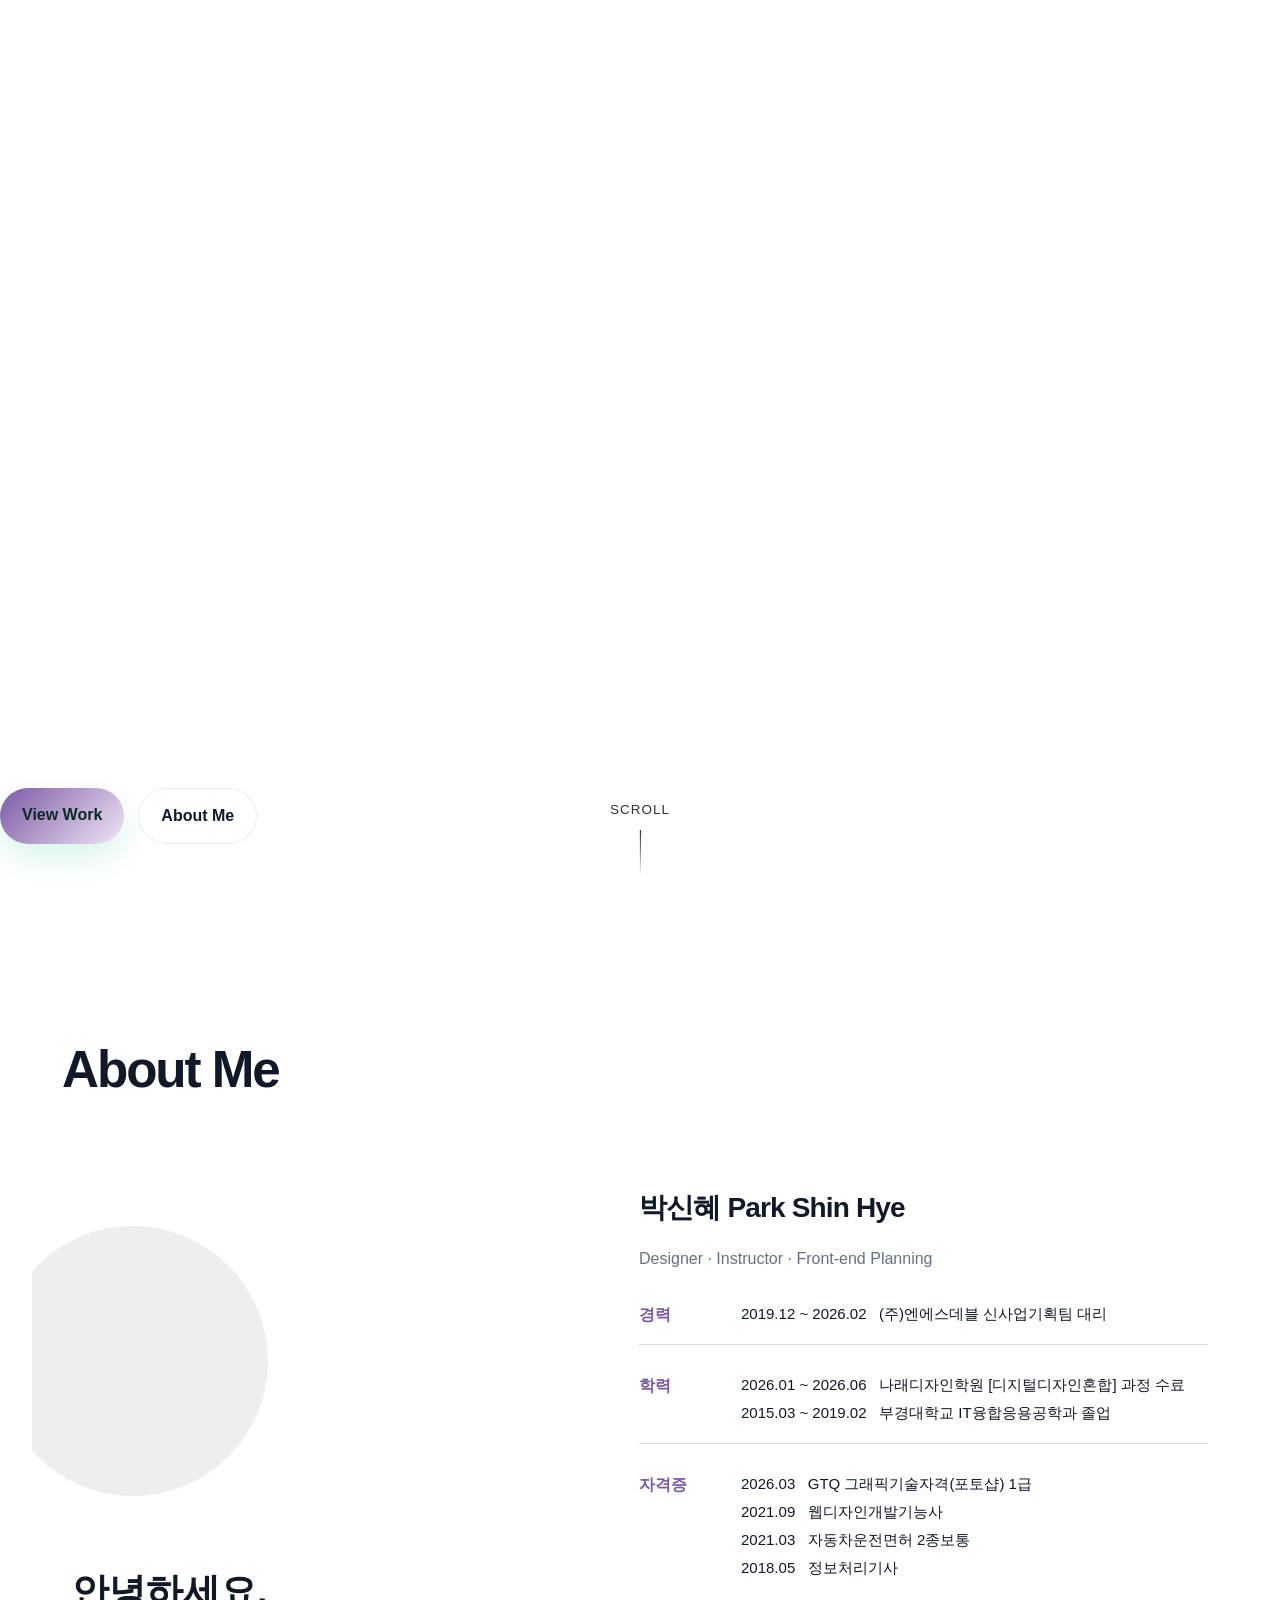
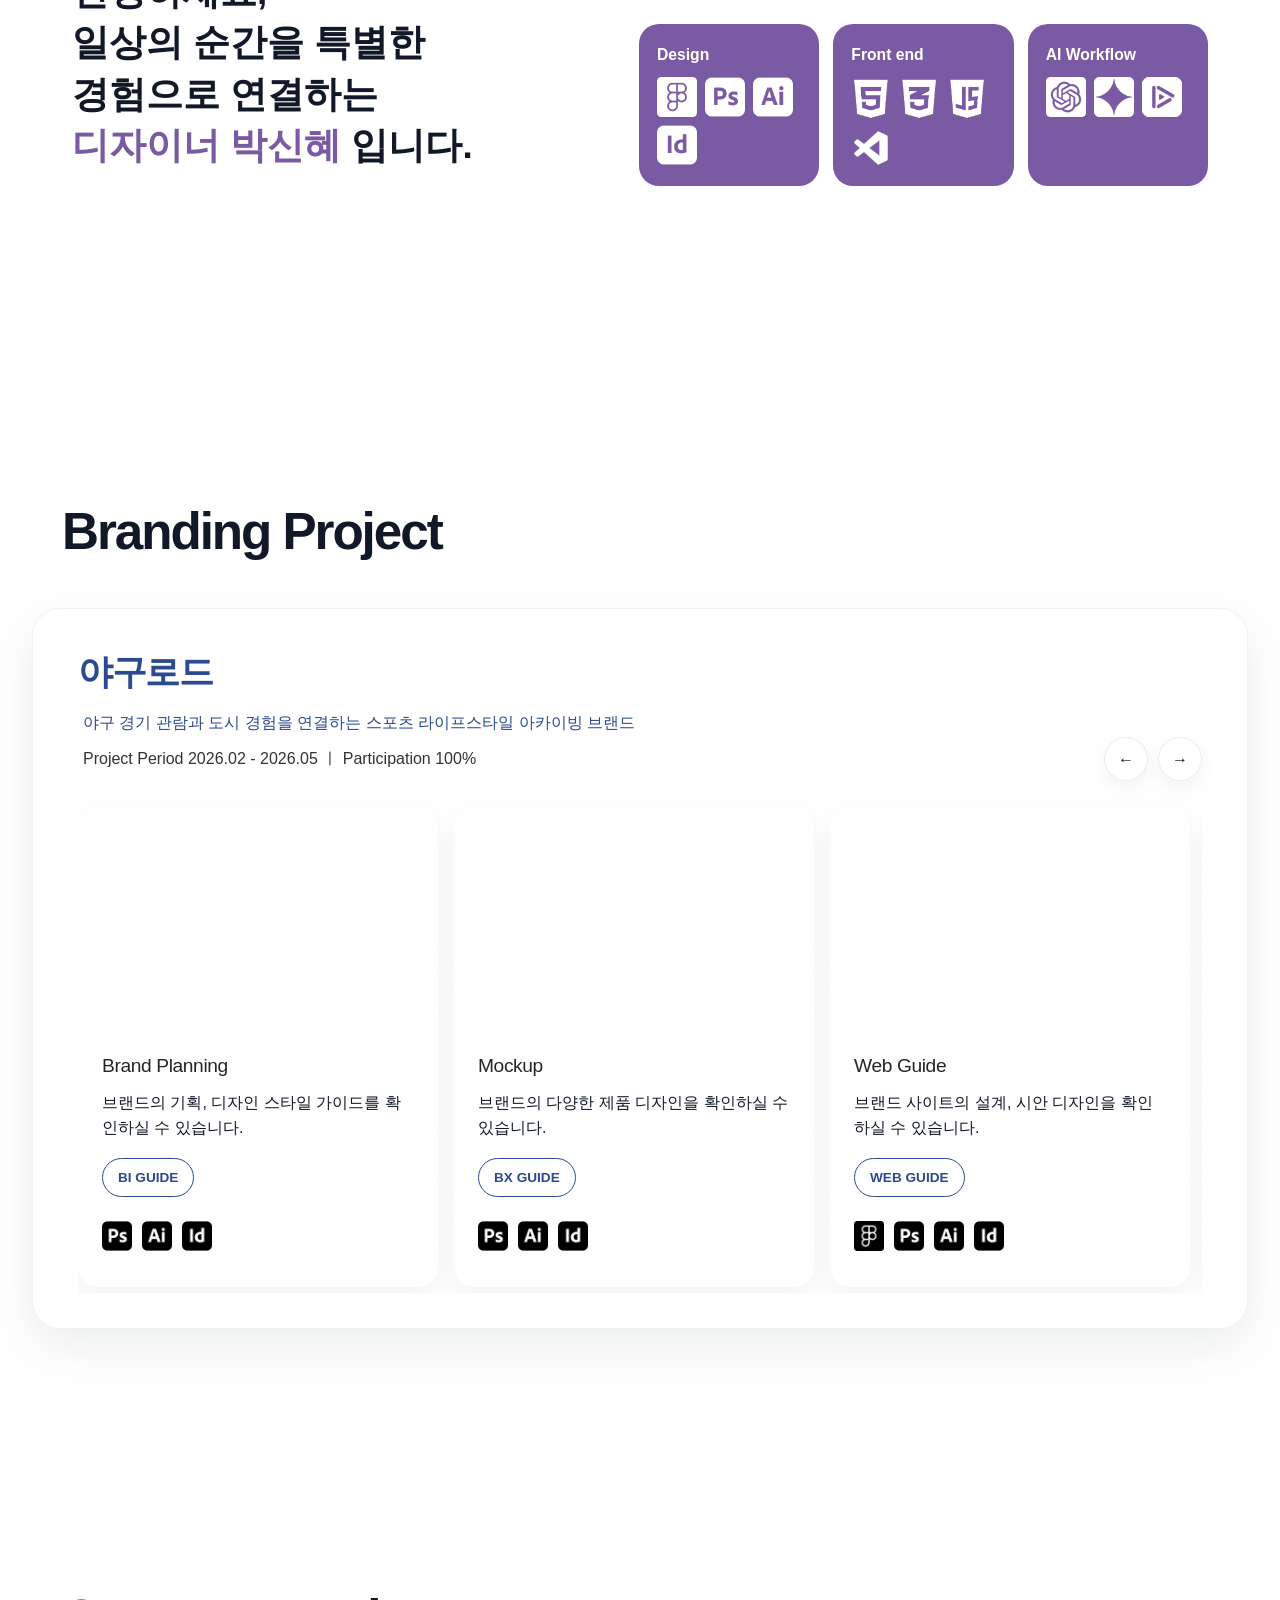
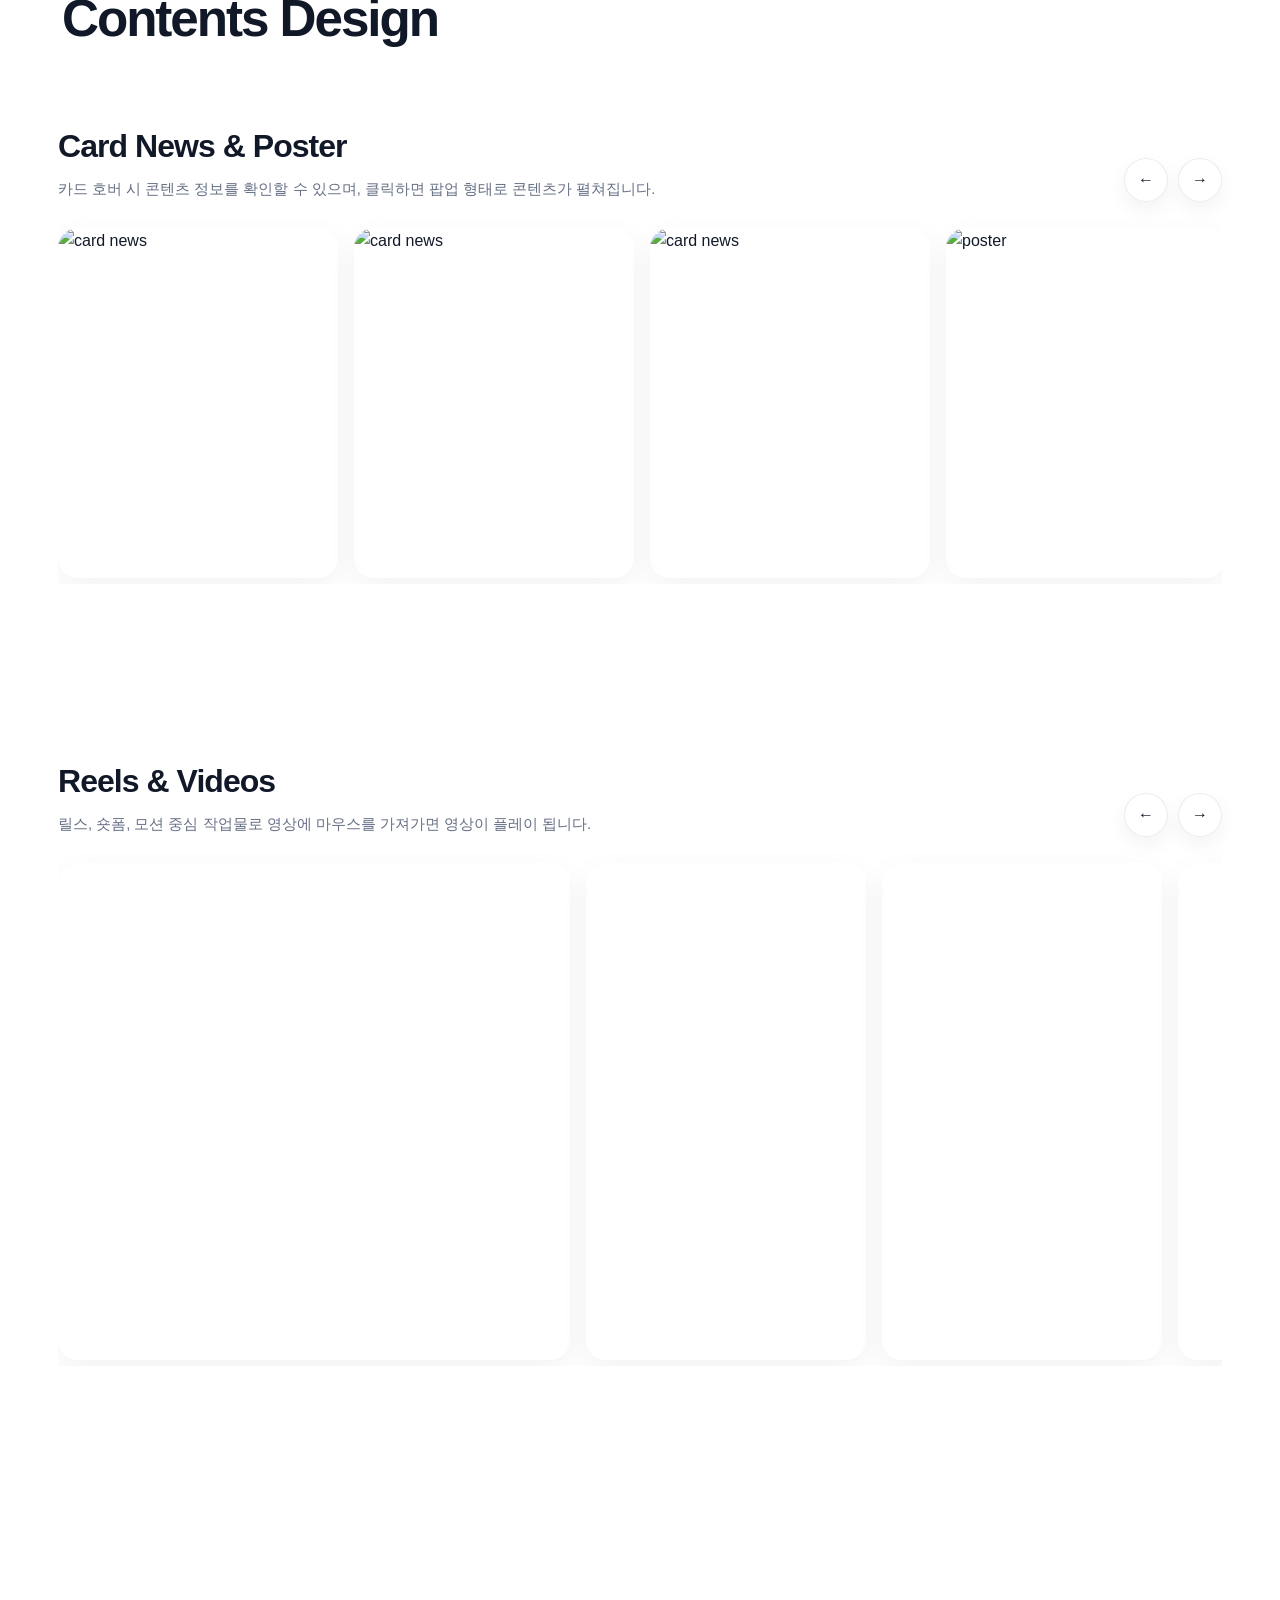
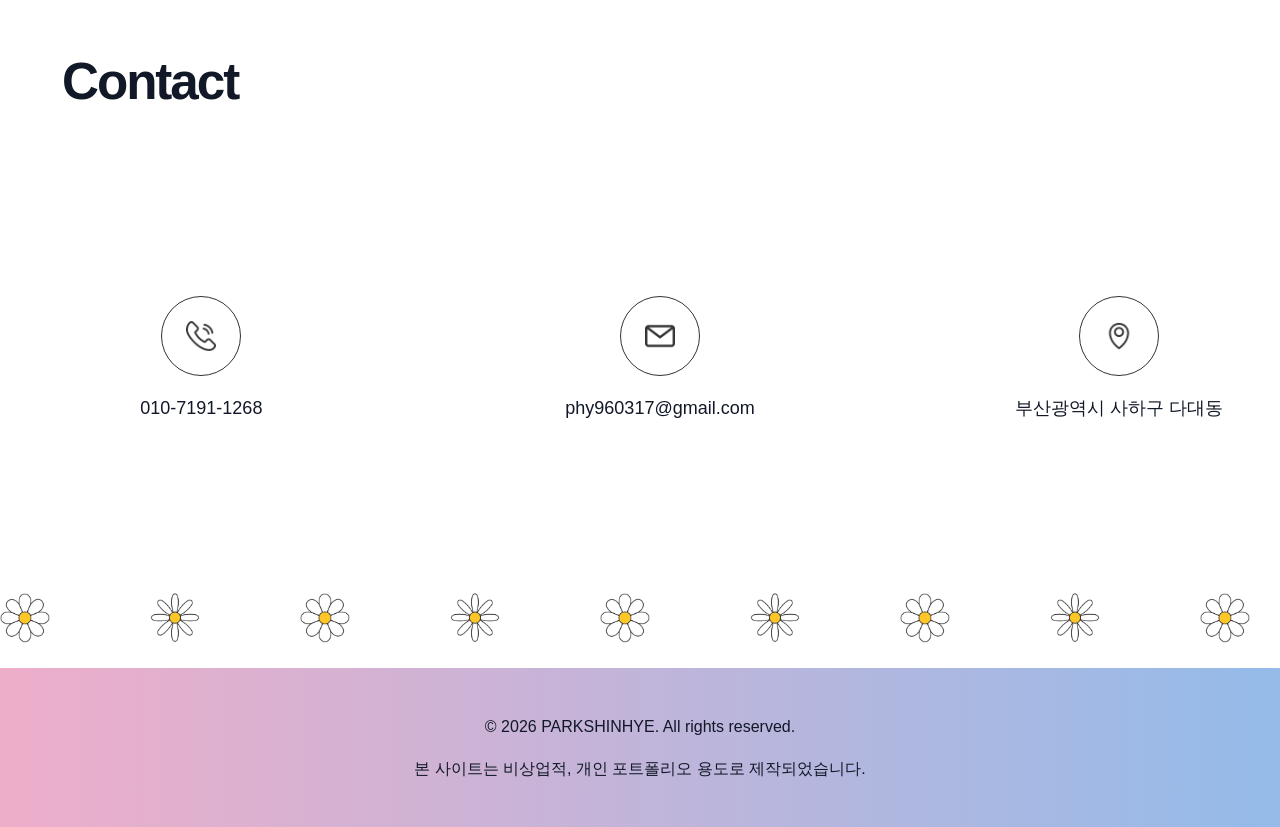
==== index.html @ cd47321f "Add files via upload" ====
<!DOCTYPE html>
<html lang="ko">

<head>
  <meta charset="UTF-8" />
  <meta name="viewport" content="width=device-width, initial-scale=1.0" />
  <title>Portfolio</title>
  <!-- 파비콘 -->
  <link rel="shortcut icon" href="main/img/favicon.png" type="image/x-icon">

  <!-- aos 연결 -->
  <link rel="stylesheet" href="https://unpkg.com/aos@next/dist/aos.css" />

  <!-- 외부 css 연결 -->
  <link rel="stylesheet" href="main/css/style.css">
</head>

<body>
  <!--------------------------------------------------------->
  <!--                      Header                         -->
  <!--------------------------------------------------------->
  <header class="header" id="header">
    <nav class="nav">
      <a href="#hero" class="logo"><img src="main/img/logo.png" alt="logo"></a>

      <div class="nav-links">
        <a href="#about">About</a>
        <a href="#branding">Brand</a>
        <a href="#artworks">Works</a>
        <a href="#contact">Contact</a>
      </div>
    </nav>
  </header>

  <main>
    <!--------------------------------------------------------->
    <!--                       Hero                          -->
    <!--------------------------------------------------------->
    <section class="hero" id="hero">
      <video class="hero-video" autoplay muted loop playsinline preload="metadata">
        <source src="main/video/main-demo.mp4" type="video/mp4" />
      </video>

      <div class="hero-inner">
        <div class="hero-actions">
          <a class="btn btn-primary" href="#branding">View Work</a>
          <a class="btn btn-secondary" href="#about">About Me</a>
        </div>
      </div>

      <div class="scroll-indicator">Scroll</div>
    </section>


    <!--------------------------------------------------------->
    <!--                    About me                         -->
    <!--------------------------------------------------------->
    <section class="section" id="about">
      <div class="inner">
        <div class="section-head">
          <h2>About Me</h2>
        </div>

        <div class="about-grid">
          <!-- 프로필 왼쪽 -->
          <div class="about-left">
            <div class="profile-media">
              <video class="thumb-video" src="main/video/introduce.mp4" autoplay muted loop playsinline>
              </video>
              <span class="circle"></span>
            </div>

            <div class="profile-text">
              <h2 class="about-title" data-aos="fade-right" data-aos-duration="2000">
                안녕하세요, <br>
                일상의 순간을 특별한 경험으로 연결하는 <br>
                <span>디자이너 박신혜</span> 입니다.
              </h2>
            </div>
          </div>

          <!-- 프로필 오른쪽 -->
          <div class="about-right">
            <h3 class="name">박신혜 Park Shin Hye</h3>
            <p class="job">
              Designer · Instructor · Front-end Planning
            </p>
            <div class="timeline">
              <div class="timeline-item">
                <div class="timeline-year">경력</div>
                <div class="timeline-role">
                  <strong><span>2019.12 ~ 2026.02</span>&nbsp;&nbsp;
                    (주)엔에스데블 신사업기획팀 대리</strong>
                </div>
              </div>

              <div class="timeline-item">
                <div class="timeline-year">학력</div>
                <div class="timeline-role">
                  <strong><span>2026.01 ~ 2026.06 &nbsp;&nbsp;</span> 나래디자인학원 [디지털디자인혼합] 과정 수료</strong>
                  <strong><span>2015.03 ~ 2019.02 &nbsp;&nbsp;</span>부경대학교 IT융합응용공학과 졸업</strong>
                </div>
              </div>

              <div class="timeline-item">
                <div class="timeline-year">자격증</div>
                <div class="timeline-role">
                  <strong><span>2026.03 &nbsp;&nbsp;</span> GTQ 그래픽기술자격(포토샵) 1급</strong>
                  <strong><span>2021.09 &nbsp;&nbsp;</span> 웹디자인개발기능사</strong>
                  <strong><span>2021.03 &nbsp;&nbsp;</span> 자동차운전면허 2종보통</strong>
                  <strong><span>2018.05 &nbsp;&nbsp;</span> 정보처리기사</strong>
                </div>
              </div>
            </div>

            <div class="skills">
              <div class="skill-box">
                <h4>Design</h4>
                <div class="skill-items">
                  <span class="skill-icon"><img src="main/img/figma.png" alt="figma"></span>
                  <span class="skill-icon"><img src="main/img/photoshop.png" alt="photoshop"></span>
                  <span class="skill-icon"><img src="main/img/illustrator.png" alt="illustrator"></span>
                  <span class="skill-icon"><img src="main/img/indesign.png" alt="inDesign"></span>
                </div>
              </div>

              <div class="skill-box">
                <h4>Front end</h4>
                <div class="skill-items">
                  <span class="skill-icon"><img src="main/img/html_icon.png" alt="HTML"></span>
                  <span class="skill-icon"><img src="main/img/css_icon.png" alt="CSS"></span>
                  <span class="skill-icon"><img src="main/img/js_icon.png" alt="JavaScript"></span>
                  <span class="skill-icon"><img src="main/img/vs_code.png" alt="vscode"></span>
                </div>
              </div>

              <div class="skill-box">
                <h4>AI Workflow</h4>
                <div class="skill-items">
                  <span class="skill-icon"><img src="main/img/chatgpt.png" alt="GPT"></span>
                  <span class="skill-icon"><img src="main/img/gemini.png" alt="gemini"></span>
                  <span class="skill-icon"><img src="main/img/deevid.png" alt="" deevid></span>
                </div>
              </div>
            </div>
          </div>
        </div>
      </div>
    </section>

    <!--------------------------------------------------------->
    <!--                Branding Project                     -->
    <!--------------------------------------------------------->
    <section class="section" id="branding">
      <div class="inner">
        <div class="section-head">
          <h2>Branding Project</h2>
        </div>

        <div class="brand-stack">
          <div class="brand-row brand1_color" data-aos="fade-down" data-aos-duration="2000">

            <div class="brand-row-head">
              <div>
                <h3 class="brand-name">야구로드</h3>
                <p class="brand-desc">
                  야구 경기 관람과 도시 경험을 연결하는 스포츠 라이프스타일 아카이빙 브랜드
                </p>
                <p class="brand-period">
                  Project Period 2026.02 - 2026.05 ㅣ Participation 100%
                </p>
              </div>

              <div class="slider-controls">
                <button class="slider-btn" type="button" data-slider-prev="visualTrack">←</button>
                <button class="slider-btn" type="button" data-slider-next="visualTrack">→</button>
              </div>
            </div>

            <div class="brand-track slider-track">
              <div class="thumb-card brand-thumb">
                  <video class="thumb-video" muted loop playsinline preload="metadata">
                    <source src="brand/yaguroad/video/brand_video1.mp4" type="video/mp4" />
                  </video>

                <div class="thumb-textbox">
                  <strong>Brand Planning</strong>

                  <p class="thumb-explanation">
                    브랜드의 기획, 디자인 스타일 가이드를 확인하실 수 있습니다.
                  </p>

                  <span class="thumb-tag">
                    <a href="brand/yaguroad/bi_guide.html" target="_blank">BI GUIDE</a>
                  </span>

                  <p class="skills-icon">
                    <img src="main/img/photoshop.png" alt="icon">
                    <img src="main/img/illustrator.png" alt="icon">
                    <img src="main/img/indesign.png" alt="icon">
                  </p>
                </div>
              </div>

              <div class="thumb-card brand-thumb">
                  <video class="thumb-video" muted loop playsinline preload="metadata">
                    <source src="brand/yaguroad/video/brand_video2.mp4" type="video/mp4" />
                  </video>

                <div class="thumb-textbox">
                  <strong>Mockup</strong>
                  <p class="thumb-explanation">브랜드의 다양한 제품 디자인을 확인하실 수 있습니다.</p>

                  <span class="thumb-tag">
                    <a href="brand/yaguroad/bx_guide.html" target="_blank">BX GUIDE</a>
                  </span>

                  <p class="skills-icon">
                    <img src="main/img/photoshop.png" alt="icon">
                    <img src="main/img/illustrator.png" alt="icon">
                    <img src="main/img/indesign.png" alt="icon">
                  </p>
                </div>
              </div>

              <div class="thumb-card brand-thumb">
                <video class="thumb-video" muted loop playsinline preload="metadata">
                  <source src="brand/yaguroad/video/brand_video3.mp4" type="video/mp4" />
                </video>
                <div class="thumb-textbox">
                  <strong>Web Guide</strong>
                  <p class="thumb-explanation">브랜드 사이트의 설계, 시안 디자인을 확인하실 수 있습니다.</p>

                  <span class="thumb-tag">
                    <a href="brand/yaguroad/web_guide.html" target="_blank">WEB GUIDE</a>
                  </span>

                  <p class="skills-icon">
                    <img src="main/img/figma.png" alt="icon">
                    <img src="main/img/photoshop.png" alt="icon">
                    <img src="main/img/illustrator.png" alt="icon">
                    <img src="main/img/indesign.png" alt="icon">
                  </p>
                </div>
              </div>

              <div class="thumb-card brand-thumb">
                <video class="thumb-video" muted loop playsinline preload="metadata">
                  <source src="brand/yaguroad/video/brand_video4.mp4" type="video/mp4" />
                </video>
                <div class="thumb-textbox">
                  <strong>Website</strong>
                  <p class="thumb-explanation">브랜드 웹사이트를 확인하실 수 있습니다.</p>

                  <span class="thumb-tag">
                    <a href="https://ramgpark.github.io/yaguroad/index.html" target="_blank">WEBSITE</a>
                  </span>

                  <p class="skills-icon">
                    <img src="main/img/html_icon.png" alt="icon">
                    <img src="main/img/css_icon.png" alt="icon">
                    <img src="main/img/js_icon.png" alt="icon">
                    <img src="main/img/vs_code.png" alt="icon">
                    <img src="main/img/premiere.png" alt="icon">
                  </p>
                </div>
              </div>
            </div>
          </div>

          <!-- <div class="brand-row brand2_color">

          </div> -->
        </div>
      </div>
    </section>

    <!--------------------------------------------------------->
    <!--                 Contents Design                     -->
    <!--------------------------------------------------------->
    <section class="section" id="artworks">
      <div class="inner">
        <div class="section-head">
          <h2>Contents Design</h2>
        </div>

        <div class="works-stack">
          <!-------------카드뉴스--------------->
          <div class="work-row" data-aos="fade-down" data-aos-duration="2000">
            <div class="work-row-head">
              <div>
                <h3>Card News & Poster</h3>
                <p>카드 호버 시 콘텐츠 정보를 확인할 수 있으며, 클릭하면 팝업 형태로 콘텐츠가 펼쳐집니다.</p>
              </div>
              <div class="slider-controls">
                <button class="slider-btn" type="button" data-slider-prev="visualTrack">←</button>
                <button class="slider-btn" type="button" data-slider-next="visualTrack">→</button>
              </div>
            </div>

            <div class="works-track slider-track" id="visualTrack">

              <!-- 카드별 모달 비율은 data-modal-ratio="가로 / 세로" 형식으로 지정: 예) 1200 / 628, 1 / 1, 9 / 16, 1080 / 1350 -->

              <article class="thumb-card cardnews-thumb modal-card" data-modal-type="cardnews"
                data-modal-label="Card News" data-modal-title="부산 자갈치 축제 홍보" data-modal-description="부산 대표 축제인 자갈치 축제를 젊은 세대가 쉽고 흥미롭게 접할 수 있도록 카드뉴스 형태로 제작하였습니다.

강조 컬러와 명확한 정보 계층 구조를 활용하여 가독성을 높이고, 슬라이드 흐름에 따라 콘텐츠를 자연스럽게 탐색할 수 있도록 설계하였습니다." data-modal-role="Card News Design"
                data-modal-tools="Photoshop, Figma" data-modal-meta1-label="Topic" data-modal-meta1-value="Brand Story"
                data-modal-meta2-label="Pages" data-modal-meta2-value="5 Pages"
                data-modal-tags="Card News, Carousel, Visual Design"
                data-modal-images="contents/cardnews/festival/img1.png|contents/cardnews/festival/img2.png|contents/cardnews/festival/img3.png|contents/cardnews/festival/img4.png|contents/cardnews/festival/img5.png"
                data-modal-ratio="4 / 5">

                <div class="thumb-image">
                  <img src="contents/cardnews/festival/img1.png" alt="card news">
                </div>

                <div class="thumb-overlay">
                  <span class="category">Card News</span>
                  <p class="card-title">부산 자갈치 축제 홍보</p>
                  <p class="skills-icon">
                    <img src="main/img/figma.png" alt="icon">
                    <img src="main/img/photoshop.png" alt="icon">
                  </p>
                </div>
              </article>

              <article class="cardnews-thumb thumb-card modal-card" data-modal-type="cardnews"
                data-modal-label="Card News" data-modal-title="한화포레나 부산당리 분양 정보"
                data-modal-description="분양 정보를 보다 직관적으로 전달하기 위해 카드뉴스 형식으로 제작하였습니다. 핵심 정보를 단계별로 구조화하고, 컬러와 타이포그래피를 활용해 정보의 우선순위를 명확하게 표현하여 사용자가 콘텐츠를 쉽고 빠르게 탐색할 수 있도록 구성하였습니다."
                data-modal-role="Card News Design" data-modal-tools="Photoshop, Illustrator"
                data-modal-meta1-label="Topic" data-modal-meta1-value="Brand Story" data-modal-meta2-label="Pages"
                data-modal-meta2-value="5 Pages" data-modal-meta3-label="Flow"
                data-modal-meta3-value="Cover → Info → CTA" data-modal-meta4-label="Style"
                data-modal-meta4-value="Editorial Carousel"
                data-modal-tags="Real Estate, Content Design, Information Design" data-modal-note-title="Editable Note"
                data-modal-note="카드뉴스는 페이지 흐름, 표지 방향, 정보 구성 방식 등을 이 박스에서 자유롭게 수정할 수 있습니다."
                data-modal-video="Card news preview" data-modal-link="https://example.com"
                data-modal-images="contents/cardnews/apartment/img (1).png|contents/cardnews/apartment/img (2).png|contents/cardnews/apartment/img (3).png|contents/cardnews/apartment/img (4).png|contents/cardnews/apartment/img (5).png"
                data-modal-ratio="4 / 5">
                <div class="thumb-image">
                  <img src="contents/cardnews/apartment/img (1).png" alt="card news">
                </div>
                <div class="thumb-overlay">
                  <span class="category">Card News</span>
                  <p class="card-title">아파트 분양 전 체크포인트 총정리</p>
                  <p class="skills-icon">
                    <img src="main/img/figma.png" alt="icon">
                    <img src="main/img/photoshop.png" alt="icon">
                  </p>
                </div>
              </article>

              <article class=" thumb-card cardnews-thumb modal-card" data-modal-type="cardnews"
                data-modal-label="Card News" data-modal-title="거절해서 대박 난 영화 TOP5"
                data-modal-description="대중에게 잘 알려지지 않은 영화 캐스팅 비하인드 스토리를 카드뉴스 형식으로 재구성한 콘텐츠입니다. 유발하는 헤드라인과 영화 포스터 중심의 비주얼 구성을 통해 사용자의 관심을 유도하였으며, 각 작품의 에피소드를 순차적으로 전달하여 자연스럽게 콘텐츠를 탐색할 수 있도록 설계하였습니다."
                data-modal-role="Card News Design" data-modal-tools="Photoshop, Figma"
                data-modal-summary="정보 전달 중심의 프로모션 카드뉴스입니다." data-modal-meta1-label="Topic"
                data-modal-meta1-value="Promotion" data-modal-meta2-label="Pages" data-modal-meta2-value="6 Pages"
                data-modal-meta3-label="Flow" data-modal-meta3-value="Intro → Detail → CTA"
                data-modal-meta4-label="Style" data-modal-meta4-value="Clean Info Layout"
                data-modal-tags="Entertainment, Content Design, Storytelling" data-modal-note-title="Editable Note"
                data-modal-note="카드뉴스 프로젝트용 자유 메모 영역입니다." data-modal-video="Card news preview"
                data-modal-link="https://example.com"
                data-modal-images="contents/cardnews/movie/img (1).png|contents/cardnews/movie/img (2).png|contents/cardnews/movie/img (3).png|contents/cardnews/movie/img (4).png|contents/cardnews/movie/img (5).png|contents/cardnews/movie/img (6).png"
                data-modal-ratio="4 / 5">
                <div class="thumb-image">
                  <img src="contents/cardnews/movie/img (1).png" alt="card news">
                </div>
                <div class="thumb-overlay">
                  <span class="category">Card News</span>
                  <p class="card-title">거절해서 대박 난 영화 TOP5</p>
                  <p class="skills-icon">
                    <img src="main/img/figma.png" alt="icon">
                    <img src="main/img/photoshop.png" alt="icon">
                  </p>
                </div>
              </article>

              <article class="thumb-card poster-thumb modal-card" data-modal-type="poster" data-modal-label="Poster"
                data-modal-title="야구로드 브랜드 포스터 A"
                data-modal-description="브랜드 슬로건인 '야구가 있는 날, 도시를 걷다'를 시각적으로 풀어낸 브랜드 포스터입니다. 여행을 상징하는 길과 야구 오브제를 조합하여 브랜드 콘셉트를 직관적으로 표현하였으며, 타이포그래피 중심의 레이아웃을 통해 강한 주목도와 브랜드 인지도를 높일 수 있도록 디자인하였습니다."
                data-modal-role="Poster Design" data-modal-tools="Photoshop, Illustrator"
                data-modal-summary="전시/행사 성격의 키비주얼 포스터 시리즈입니다. 메인 타이포와 무드 중심 그래픽으로 메시지를 압축해 전달합니다."
                data-modal-meta1-label="Format" data-modal-meta1-value="A2 Poster / Digital Adaptation"
                data-modal-meta2-label="Client" data-modal-meta2-value="Brand Campaign" data-modal-meta3-label="Year"
                data-modal-meta3-value="2026" data-modal-meta4-label="Concept"
                data-modal-meta4-value="Bold Type / Minimal Mood"
                data-modal-tags="Brand Identity, Typography, Key Visual" data-modal-note-title="Editable Note"
                data-modal-note="이 영역은 포스터 전용 메모 박스입니다. 전시 개요, 인쇄 사양, 제작 포인트 등으로 자유롭게 수정하면 됩니다."
                data-modal-video="Poster motion teaser area" data-modal-link="https://example.com"
                data-modal-media="contents/poster/poster1.png" data-modal-ratio="3 / 4">

                <div class="thumb-image">
                  <img src="contents/poster/poster1.png" alt="poster">
                </div>

                <div class="thumb-overlay">
                  <span class="category">Poster</span>
                  <p class="card-title">야구로드 브랜드 포스터 A</p>
                  <p class="skills-icon">
                    <img src="main/img/photoshop.png" alt="icon">
                    <img src="main/img/illustrator.png" alt="icon">
                  </p>
                </div>
              </article>

              <article class="thumb-card poster-thumb modal-card" data-modal-type="poster" data-modal-label="Poster"
                data-modal-title="야구로드 브랜드 포스터 B"
                data-modal-description="야구장을 향한 이동이 하나의 여행이 된다는 브랜드 철학을 시각적으로 표현한 포스터입니다. 지도와 위치 핀을 활용하여 전국 야구장을 연결하는 브랜드 콘셉트를 직관적으로 전달하였으며, 강한 타이포그래피와 컬러 대비를 통해 브랜드 메시지의 주목도를 높였습니다."
                data-modal-role="Poster Design" data-modal-tools="Photoshop"
                data-modal-summary="전시/행사 성격의 키비주얼 포스터 시리즈입니다. 메인 타이포와 무드 중심 그래픽으로 메시지를 압축해 전달합니다."
                data-modal-meta1-label="Format" data-modal-meta1-value="A2 Poster / Digital Adaptation"
                data-modal-meta2-label="Client" data-modal-meta2-value="Brand Campaign" data-modal-meta3-label="Year"
                data-modal-meta3-value="2026" data-modal-meta4-label="Concept"
                data-modal-meta4-value="Bold Type / Minimal Mood"
                data-modal-tags="Brand Identity, Poster Design, Information Design"
                data-modal-note-title="Editable Note"
                data-modal-note="이 영역은 포스터 전용 메모 박스입니다. 전시 개요, 인쇄 사양, 제작 포인트 등으로 자유롭게 수정하면 됩니다."
                data-modal-video="Poster motion teaser area" data-modal-link="https://example.com"
                data-modal-media="contents/poster/poster2.png" data-modal-ratio="3 / 4">

                <div class="thumb-image">
                  <img src="contents/poster/poster2.png" alt="poster">
                </div>

                <div class="thumb-overlay">
                  <span class="category">Poster</span>
                  <p class="card-title">야구로드 브랜드 포스터 B</p>
                  <p class="skills-icon">
                    <img src="main/img/photoshop.png" alt="icon">
                    <img src="main/img/illustrator.png" alt="icon">
                  </p>
                </div>
              </article>



              <article class="thumb-card ad-thumb modal-card" data-modal-type="banner" data-modal-label="Banner"
                data-modal-title="야구로드 지하철 광고 배너"
                data-modal-description="야구로드 브랜드 인지도를 높이기 위해 제작한 디지털 광고 배너입니다. 전국 야구장을 하나의 여정으로 연결하는 브랜드 메시지를 시각적으로 표현하고, 구단 마스코트와 이동 경로를 활용해 야구 여행의 즐거움을 직관적으로 전달하였습니다."
                data-modal-role="Banner Design" data-modal-tools="Photoshop, Illustrator"
                data-modal-summary="퍼포먼스 배너와 SNS용 변형 소재를 함께 설계한 배너 세트입니다." data-modal-meta1-label="Platform"
                data-modal-meta1-value="Meta / Web / App" data-modal-meta2-label="Campaign"
                data-modal-meta2-value="Seasonal Promotion" data-modal-meta3-label="Size"
                data-modal-meta3-value="1080x1080 / 1200x628" data-modal-meta4-label="Placement"
                data-modal-meta4-value="Feed / Display / Landing"
                data-modal-tags="Banner, Brand Promotion, Advertising, Subway" data-modal-note-title="Editable Note"
                data-modal-note="배너는 플랫폼, 사이즈, CTA 방향 등을 이 박스에서 자유롭게 수정하면 됩니다." data-modal-video="Banner motion preview"
                data-modal-link="https://example.com" data-modal-media="contents/poster/banner1.png"
                data-modal-ratio="1480 / 628">

                <video class="thumb-video" muted loop playsinline preload="metadata">
                  <source src="contents/poster/banner1.mp4" type="video/mp4" />
                </video>

                <div class="thumb-overlay">
                  <span class="category">Banner</span>
                  <p class="card-title">야구로드 지하철 광고</p>
                  <p class="skills-icon">
                    <img src="main/img/photoshop.png" alt="icon">
                    <img src="main/img/illustrator.png" alt="icon">
                  </p>
                </div>
              </article>
            </div>
          </div>

          <!---------------릴스----------------->
          <section class="work-row" data-aos="fade-down" data-aos-duration="2000">
            <div class="work-row-head">
              <div>
                <h3>Reels & Videos</h3>
                <p>릴스, 숏폼, 모션 중심 작업물로 영상에 마우스를 가져가면 영상이 플레이 됩니다.</p>
              </div>
              <div class="slider-controls">
                <button class="slider-btn" type="button" data-slider-prev="videoTrack">←</button>
                <button class="slider-btn" type="button" data-slider-next="videoTrack">→</button>
              </div>
            </div>
            <div class="works-track slider-track" id="videoTrack">
              <article class="video-thumb thumb-card modal-card wide-thumb" data-modal-type="reels"
                data-modal-title="YaguRoad Brand Main Visual"
                data-modal-description="야구를 중심으로 여행과 도시 경험을 연결하는 브랜드 ‘야구로드’의 브랜드 필름입니다. 팬들의 설렘과 응원의 순간을 담아 브랜드가 추구하는 새로운 야구 여행 경험을 감성적으로 전달하고자 하였습니다."
                data-modal-role="Brand Design · Creative Direction" data-modal-tools="Premiere Pro, Deevid AI"
                data-modal-meta1-label="Format" data-modal-meta1-value="16:9 Widescreen"
                data-modal-meta2-label="Duration" data-modal-meta2-value="28 sec"
                data-modal-tags="Baseball, Travel, Brand Storytelling, Cinematic Motion, AI Video"
                data-modal-note-title="Editable Note"
                data-modal-note="릴스 전용 모달 템플릿입니다. 영상 콘셉트, 후킹 포인트, 자막 구성 등을 자유롭게 수정하세요."
                data-modal-link="https://example.com" data-modal-media="contents/reels/yaguroad.mp4"
                data-modal-ratio="16 / 9">
                <video class="thumb-video" muted loop playsinline preload="metadata">
                  <source src="contents/reels/yaguroad.mp4" type="video/mp4" />
                </video>
                <div class="thumb-play-button" aria-hidden="true">
                  <span class="thumb-play-icon"></span>
                </div>
                <div class="thumb-textbox2">
                  <strong>YaguRoad </strong>
                  <span>Brand Visual</span>
                </div>
              </article>

              <article class="reels-thumb thumb-card modal-card" data-modal-type="reels"
                data-modal-title="2026 FIFA World Cup Support Campaign"
                data-modal-description="2026 FIFA 월드컵 응원 캠페인을 콘셉트로 제작한 스포츠 릴스 영상입니다. 선수의 입장부터 경기의 클라이맥스, 관중의 환호까지 하나의 서사로 연결하여 몰입감을 높였으며, AI 기반 영상 생성과 모션 편집을 통해 스포츠 광고 스타일의 비주얼을 구현하였습니다."
                data-modal-role="Motion Design" data-modal-tools="Premiere Pro, Deevid AI"
                data-modal-meta1-label="Format" data-modal-meta1-value="9:16 Vertical" data-modal-meta2-label="Duration"
                data-modal-meta2-value="15 sec" data-modal-tags="Soccer, Sports, AI Video, Reels"
                data-modal-note-title="Editable Note"
                data-modal-note="릴스 전용 모달 템플릿입니다. 영상 콘셉트, 후킹 포인트, 자막 구성 등을 자유롭게 수정하세요."
                data-modal-link="https://example.com" data-modal-media="contents/reels/world_cup.mp4"
                data-modal-ratio="9 / 16">
                <video class="thumb-video" muted loop playsinline preload="metadata">
                  <source src="contents/reels/world_cup.mp4" type="video/mp4" />
                </video>
                <div class="thumb-play-button" aria-hidden="true">
                  <span class="thumb-play-icon"></span>
                </div>
                <div class="thumb-textbox2">
                  <strong>2026 FIFA World Cup</strong>
                  <span>Sports Campaign</span>
                </div>
              </article>
              <article class="reels-thumb thumb-card modal-card" data-modal-type="reels" data-modal-title="LUMI DEW"
                data-modal-description="투명한 유리병과 물의 움직임을 활용해 청량한 수분감과 깨끗한 사용감을 표현한 바디워시 광고 영상입니다. 민트와 아쿠아 컬러를 중심으로 브랜드가 전달하고자 하는 신선한 스파 무드를 시각적으로 구현하였습니다."
                data-modal-role="Motion Design" data-modal-tools="Premiere Pro · Deevid AI"
                data-modal-meta1-label="Format" data-modal-meta1-value="9:16 Vertical" data-modal-meta2-label="Duration"
                data-modal-meta2-value="16 sec" data-modal-tags="Beauty Commercial, Body Care, Reels, AI Video"
                data-modal-note-title="Editable Note" data-modal-note="릴스 B 설명을 이 영역에서 직접 수정할 수 있습니다."
                data-modal-link="https://example.com" data-modal-media="contents/reels/lumi_dew.mp4">
                <video class="thumb-video" muted loop playsinline preload="metadata">
                  <source src="contents/reels/lumi_dew.mp4" type="video/mp4" />
                </video>
                <div class="thumb-play-button" aria-hidden="true">
                  <span class="thumb-play-icon"></span>
                </div>
                <div class="thumb-textbox2">
                  <strong>LUMI DEW</strong>
                  <span>Beauty Commercial</span>
                </div>
              </article>
              <article class="reels-thumb thumb-card modal-card" data-modal-type="reels"
                data-modal-title="Morning Ritual" data-modal-description="커피 한 잔이 만들어내는 아침의 분위기를 담은 브랜드 필름입니다.
따뜻한 자연광과 커피 추출 과정을 중심으로 감성적이고 편안한 라이프스타일 무드를 표현하였습니다." data-modal-role="Motion Design"
                data-modal-tools="Premiere Pro, Deevid AI" data-modal-meta1-label="Format"
                data-modal-meta1-value="9:16 Vertical" data-modal-meta2-label="Duration" data-modal-meta2-value="19 sec"
                data-modal-tags="Coffee, Motion, Lifestyle, Brand Film, Reels" data-modal-note-title="Editable Note"
                data-modal-note="릴스 B 설명을 이 영역에서 직접 수정할 수 있습니다." data-modal-link="https://example.com"
                data-modal-media="contents/reels/morning_ritual.mp4">
                <video class="thumb-video" muted loop playsinline preload="metadata">
                  <source src="contents/reels/morning_ritual.mp4" type="video/mp4" />
                </video>
                <div class="thumb-play-button" aria-hidden="true">
                  <span class="thumb-play-icon"></span>
                </div>
                <div class="thumb-textbox2">
                  <strong>Morning Ritual</strong>
                  <span>Lifestyle Motion</span>
                </div>
              </article>


            </div>
          </section>
        </div>
      </div>
    </section>

    <!--------------------------------------------------------->
    <!--                    Contact                          -->
    <!--------------------------------------------------------->
    <section class="section" id="contact">
      <div class="inner">
        <div class="section-head">
          <h2>Contact</h2>
        </div>

        <ul class="contact_grid" data-aos="fade-down" data-aos-duration="1000">
          <li class="contact_row">
            <div class="contact_icon">
              <img src="main/img/telephone_icon.png" alt="telephone">
            </div>
            <div class="contact_text">
              <p>010-7191-1268</p>
            </div>
          </li>

          <li class="contact_row">
            <div class="contact_icon">
              <img src="main/img/email_icon.png" alt="email">
            </div>
            <div class="contact_text">
              <p>phy960317@gmail.com</p>
            </div>
          </li>

          <li class="contact_row">
            <div class="contact_icon">
              <img src="main/img/map-pin_icon.png" alt="map-pin">
            </div>
            <div class="contact_text">
              <p>부산광역시 사하구 다대동</p>
            </div>
          </li>
        </ul>
      </div>
    </section>



    <!--------------------------------------------------------->
    <!--                    imgflow                          -->
    <!--------------------------------------------------------->
    <!-- Swiper -->
    <div class="swiper flowerslide">
      <div class="swiper-wrapper">
        <div class="swiper-slide"><img src="main/img/flower1.png" alt="flower"></div>
        <div class="swiper-slide"><img src="main/img/flower2.png" alt="flower"></div>
        <div class="swiper-slide"><img src="main/img/flower1.png" alt="flower"></div>
        <div class="swiper-slide"><img src="main/img/flower2.png" alt="flower"></div>
        <div class="swiper-slide"><img src="main/img/flower1.png" alt="flower"></div>
        <div class="swiper-slide"><img src="main/img/flower2.png" alt="flower"></div>
        <div class="swiper-slide"><img src="main/img/flower1.png" alt="flower"></div>
        <div class="swiper-slide"><img src="main/img/flower2.png" alt="flower"></div>
        <div class="swiper-slide"><img src="main/img/flower1.png" alt="flower"></div>
        <div class="swiper-slide"><img src="main/img/flower2.png" alt="flower"></div>
        <div class="swiper-slide"><img src="main/img/flower1.png" alt="flower"></div>
        <div class="swiper-slide"><img src="main/img/flower2.png" alt="flower"></div>
        <div class="swiper-slide"><img src="main/img/flower1.png" alt="flower"></div>
        <div class="swiper-slide"><img src="main/img/flower2.png" alt="flower"></div>
        <div class="swiper-slide"><img src="main/img/flower1.png" alt="flower"></div>
        <div class="swiper-slide"><img src="main/img/flower2.png" alt="flower"></div>
        <div class="swiper-slide"><img src="main/img/flower1.png" alt="flower"></div>
        <div class="swiper-slide"><img src="main/img/flower2.png" alt="flower"></div>
        <div class="swiper-slide"><img src="main/img/flower1.png" alt="flower"></div>
        <div class="swiper-slide"><img src="main/img/flower2.png" alt="flower"></div>
        <div class="swiper-slide"><img src="main/img/flower1.png" alt="flower"></div>
        <div class="swiper-slide"><img src="main/img/flower2.png" alt="flower"></div>
        <div class="swiper-slide"><img src="main/img/flower1.png" alt="flower"></div>
        <div class="swiper-slide"><img src="main/img/flower2.png" alt="flower"></div>
        <div class="swiper-slide"><img src="main/img/flower1.png" alt="flower"></div>
        <div class="swiper-slide"><img src="main/img/flower2.png" alt="flower"></div>
        <div class="swiper-slide"><img src="main/img/flower1.png" alt="flower"></div>
        <div class="swiper-slide"><img src="main/img/flower2.png" alt="flower"></div>
        <div class="swiper-slide"><img src="main/img/flower1.png" alt="flower"></div>
        <div class="swiper-slide"><img src="main/img/flower2.png" alt="flower"></div>
        <div class="swiper-slide"><img src="main/img/flower1.png" alt="flower"></div>
        <div class="swiper-slide"><img src="main/img/flower2.png" alt="flower"></div>
        <div class="swiper-slide"><img src="main/img/flower1.png" alt="flower"></div>
        <div class="swiper-slide"><img src="main/img/flower2.png" alt="flower"></div>
        <div class="swiper-slide"><img src="main/img/flower1.png" alt="flower"></div>
        <div class="swiper-slide"><img src="main/img/flower2.png" alt="flower"></div>
        <div class="swiper-slide"><img src="main/img/flower1.png" alt="flower"></div>
        <div class="swiper-slide"><img src="main/img/flower2.png" alt="flower"></div>
        <div class="swiper-slide"><img src="main/img/flower1.png" alt="flower"></div>
        <div class="swiper-slide"><img src="main/img/flower2.png" alt="flower"></div>
        <div class="swiper-slide"><img src="main/img/flower1.png" alt="flower"></div>
        <div class="swiper-slide"><img src="main/img/flower2.png" alt="flower"></div>
        <div class="swiper-slide"><img src="main/img/flower1.png" alt="flower"></div>
        <div class="swiper-slide"><img src="main/img/flower2.png" alt="flower"></div>
        <div class="swiper-slide"><img src="main/img/flower1.png" alt="flower"></div>
        <div class="swiper-slide"><img src="main/img/flower2.png" alt="flower"></div>
        <div class="swiper-slide"><img src="main/img/flower1.png" alt="flower"></div>
        <div class="swiper-slide"><img src="main/img/flower2.png" alt="flower"></div>
      </div>
    </div>
  </main>



  <!--------------------------------------------------------->
  <!--                    Footer                           -->
  <!--------------------------------------------------------->
  <footer class="footer" id="footer">
    <p>© 2026 PARKSHINHYE. All rights reserved.</p>
    <P>본 사이트는 비상업적, 개인 포트폴리오 용도로 제작되었습니다. </P>
  </footer>


  <!--------------------------------------------------------->
  <!--                  Modal Popup                        -->
  <!--------------------------------------------------------->
  <div class="modal" id="portfolioModal" aria-hidden="true" role="dialog" aria-modal="true">
    <div class="modal-dialog">
      <div class="modal-content">
        <div class="modal-gallery">
          <div class="modal-hero-wrap">
            <button class="modal-nav modal-nav-prev" id="modalPrev" type="button" aria-label="이전 이미지">←</button>
            <div class="modal-hero-media" id="modalHeroMedia">Main Preview</div>
            <button class="modal-nav modal-nav-next" id="modalNext" type="button" aria-label="다음 이미지">→</button>
            <div class="modal-page-indicator" id="modalPageIndicator">1 / 1</div>
          </div>
          <div class="modal-thumbs" id="modalThumbs">
            <div class="modal-thumb">Mockup 01</div>
            <div class="modal-thumb">Mockup 02</div>
            <div class="modal-thumb">Wireframe</div>
          </div>
        </div>

        <div class="modal-body" id="modalDynamicBody"></div>
      </div>
    </div>
    <button class="modal-close" type="button" aria-label="닫기"></button>
  </div>

  <!-- ===== Modal layout templates: poster / banner / cardnews / reels 를 각각 직접 수정하세요 ===== -->
  <template id="modalTemplatePoster">
    <span class="modal-type-badge" data-field="badgeLabel">Poster</span>
    <div class="modal-summary-card">
      <strong data-field="title">Project Title</strong>
      <p data-field="description">Project description</p>
    </div>
    <div class="modal-meta-grid">
      <div class="modal-meta-card">
        <strong>Role</strong>
        <span data-field="role">Poster Design</span>
      </div>
      <div class="modal-meta-card">
        <strong>Tools</strong>
        <span data-field="tools">Photoshop, Illustrator</span>
      </div>

      <div>
        <strong style="display:block; margin-bottom:10px;">Keywords</strong>
        <div class="modal-tag-list" data-list="tags"></div>
      </div>
    </div>
  </template>

  <template id="modalTemplateBanner">
    <span class="modal-type-badge" data-field="badgeLabel">Banner</span>
    <div class="modal-summary-card">
      <strong data-field="title">Project Title</strong>
      <p data-field="description">Project description</p>
    </div>
    <div class="modal-meta-grid">
      <div class="modal-meta-card">
        <strong>Role</strong>
        <span data-field="role">Banner Design</span>
      </div>
      <div class="modal-meta-card">
        <strong>Tools</strong>
        <span data-field="tools">Photoshop, Figma</span>
      </div>

    </div>

    <div>
      <strong style="display:block; margin-bottom:10px;">Keywords</strong>
      <div class="modal-tag-list" data-list="tags"></div>
    </div>

  </template>

  <template id="modalTemplateCardnews">
    <span class="modal-type-badge" data-field="badgeLabel">Card News</span>
    <div class="modal-summary-card">
      <strong data-field="title">Project Title</strong>
      <p data-field="description">Project description</p>
    </div>

    <div class="modal-meta-card">
      <strong>Tools</strong>
      <span data-field="tools">Photoshop, Figma</span>
    </div>

    </div>

    <div>
      <strong style="display:block; margin-bottom:10px;">Keywords</strong>
      <div class="modal-tag-list" data-list="tags"></div>
    </div>

    <div class="modal-actions">
      <!-- <a class="modal-link" id="modalLink" href="#" target="_blank" rel="noreferrer noopener">Visit Website</a> -->
      <a class="modal-action-link" id="modalSubLink" href="#" target="_blank" rel="noreferrer noopener">View
        Campaign</a>
    </div>
  </template>

  <template id="modalTemplateReels">
    <span class="modal-type-badge" data-field="badgeLabel">Reels · Video</span>
    <div class="modal-summary-card">
      <strong data-field="title">Project Title</strong>
      <p data-field="description">Project description</p>
    </div>
    <div class="modal-meta-grid">
      <div class="modal-meta-card">
        <strong>Role</strong>
        <span data-field="role">Motion Design</span>
      </div>
      <div class="modal-meta-card">
        <strong>Tools</strong>
        <span data-field="tools">Premiere Pro, After Effects</span>
      </div>
      <div style="display: flex; gap: 12px;">
        <div class="modal-meta-card" style="flex: 1;">
          <strong data-field="meta1Label">Format</strong>
          <span data-field="meta1Value">9:16 Reel</span>
        </div>
        <div class="modal-meta-card" style="flex: 1;">
          <strong data-field="meta2Label">Duration</strong>
          <span data-field="meta2Value">15s</span>
        </div>
      </div>
    </div>
    <div>
      <strong style="display:block; margin-bottom:10px;">Keywords</strong>
      <div class="modal-tag-list" data-list="tags"></div>
    </div>
    <!-- <div class="modal-note-box">
      <strong data-field="noteTitle">Editable Note</strong>
      <p data-field="note">릴스/영상 프로젝트에 대한 설명, 연출 포인트, 업로드 채널 등을 자유롭게 수정하세요.</p>
    </div>
    <div class="modal-actions">
      <a class="modal-link" id="modalLink" href="#" target="_blank" rel="noreferrer noopener">View Project</a>
      <a class="modal-action-link" id="modalSubLink" href="#" target="_blank" rel="noreferrer noopener">Open Channel</a>
    </div> -->
  </template>

  <template id="modalTemplateDefault">
    <span class="modal-type-badge" data-field="badgeLabel">Project Detail</span>
    <div class="modal-summary-card">
      <strong data-field="title">Project Title</strong>
      <p data-field="description">Project description</p>
    </div>
    <div class="modal-meta-grid">
      <div class="modal-meta-card">
        <strong>Role</strong>
        <span data-field="role">Role information</span>
      </div>
      <div class="modal-meta-card">
        <strong>Tools</strong>
        <span data-field="tools">Tool information</span>
      </div>
      <div class="modal-meta-card">
        <strong data-field="meta1Label">Info 01</strong>
        <span data-field="meta1Value">Value 01</span>
      </div>
      <div class="modal-meta-card">
        <strong data-field="meta2Label">Info 02</strong>
        <span data-field="meta2Value">Value 02</span>
      </div>
    </div>
    <div class="modal-note-box">
      <strong>Summary</strong>
      <p data-field="summary">Summary text</p>
    </div>
    <div>
      <strong style="display:block; margin-bottom:10px;">Keywords</strong>
      <div class="modal-tag-list" data-list="tags"></div>
    </div>
    <div class="modal-note-box">
      <strong data-field="noteTitle">Editable Note</strong>
      <p data-field="note">Write any note here.</p>
    </div>
    <div class="modal-actions">
      <a class="modal-link" id="modalLink" href="#" target="_blank" rel="noreferrer noopener">Visit Website</a>
      <a class="modal-action-link" id="modalSubLink" href="#" target="_blank" rel="noreferrer noopener">View Detail</a>
    </div>
  </template>


  <!-- AOS -->
  <script src="https://unpkg.com/aos@next/dist/aos.js"></script>
  <script>
    AOS.init();
  </script>

  <!-- js -->
  <script src="main/js/script.js"></script>

  <!-- Swiper JS -->
  <script src="https://cdn.jsdelivr.net/npm/swiper@11/swiper-bundle.min.js"></script>


  <script>
    document.addEventListener('DOMContentLoaded', () => {
      var swiper = new Swiper(".flowerslide", {
        slidesPerView: "auto",
        spaceBetween: 100,
        loop: true,
        autoplay: {
          delay: 0,
          disableOnInteraction: false,
        },
        speed: 5000,

        allowTouchMove: false,

        observer: true,
        observeParents: true,
      });
    });
  </script>
</body>

</html>
---- main/css/style.css ----
:root {
  --bg: #f7f8fb;
  --bg-soft: #ffffff;
  --surface: rgba(255, 255, 255, 0.82);
  --surface-strong: rgba(255, 255, 255, 0.96);
  --text: #111827;
  --text-muted: #667085;
  --line: rgba(17, 24, 39, 0.09);
  --accent: #7b5aa4;
  --accent-2: #bf9fe6;
  --shadow: 0 18px 50px rgba(15, 23, 42, 0.08);
  --radius-lg: 28px;
  --radius-md: 20px;
  --radius-sm: 14px;
  --container: min(1600px, calc(100% - 64px));
  --transition: 320ms cubic-bezier(.2, .8, .2, 1);
  --nav-h: 84px;
}

* {
  box-sizing: border-box;
}

html {
  scroll-behavior: auto;
}

body {
  margin: 0;
  font-family: -apple-system, BlinkMacSystemFont, "Segoe UI", Roboto, "Noto Sans KR", sans-serif;
  /* background:
    radial-gradient(circle at top right, rgba(50, 199, 161, 0.09), transparent 24%),
    radial-gradient(circle at 12% 10%, rgba(123, 140, 255, 0.08), transparent 18%),
    linear-gradient(180deg, #ffffff 0%, #f7f8fb 44%, #ffffff 100%); */
  color: var(--text);
  line-height: 1.6;
  overflow-x: hidden;
}

img,
video {
  display: block;
  max-width: 100%;
}

a {
  color: inherit;
  text-decoration: none;
}

button {
  font: inherit;
}

.inner {
  width: var(--container);
  margin: 0 auto;
}

.section {
  padding: 120px 0;
  position: relative;
  scroll-margin-top: calc(var(--nav-h) + 24px);
}

.section-head {
  display: flex;
  justify-content: space-between;
  align-items: end;
  gap: 24px;
  margin-bottom: 40px;
}

.section-head h2 {
  margin: 14px 0 0;
  font-size: clamp(2rem, 4vw, 3.5rem);
  line-height: 1.4;
  letter-spacing: -0.04em;
  padding-left: 30px;
}

.section-head p {
  max-width: 540px;
  color: var(--text-muted);
  margin: 0;
}




/* -----------------------------------------------------*/
/*                       Header                         */
/* -----------------------------------------------------*/
.header {
  position: fixed;
  inset: 0 0 auto 0;
  z-index: 50;
  padding: 18px 0;
  transition:
    background var(--transition),
    border-color var(--transition),
    backdrop-filter var(--transition),
    box-shadow var(--transition);
}

.header.scrolled {
  background: rgba(255, 255, 255, 0.78);
  border-bottom: 1px solid rgba(17, 24, 39, 0.06);
  backdrop-filter: blur(16px);
  box-shadow: 0 10px 30px rgba(15, 23, 42, 0.05);
}


.nav {
  width: var(--container);
  max-width: 1600px;
  margin: 0 auto;
  display: flex;
  align-items: center;
  justify-content: space-between;
  gap: 20px;
}

.logo {
  display: inline-flex;
  align-items: center;
}

.header.scrolled .logo img {
  filter: brightness(0) saturate(100%);
}

.nav-links {
  display: flex;
  gap: 40px;
  align-items: center;
  color: #fff;
  font-size: 0.95rem;
}

.nav-links a {
  font-weight: 700;
  padding: 6px 0;
  position: relative;
  transition: color var(--transition), transform var(--transition);
}

.nav-links a::after {
  content: "";
  position: absolute;
  left: 0;
  bottom: 0;
  width: 100%;
  height: 3px;
  background-color: var(--accent);
  transform: scaleX(0);
  transform-origin: left;
  transition: transform var(--transition);
}

.nav-links a:hover,
.nav-links a:focus-visible {
  color: var(--accent);
  transform: translateY(-1px);
}

.nav-links a:hover::after,
.nav-links a:focus-visible::after {
  transform: scaleX(1);
}

.header.scrolled .nav-links a {
  color: #000;
}

.header.scrolled .nav-links a:hover {
  color: var(--accent);
}



/* -----------------------------------------------------*/
/*                       Hero                           */
/* -----------------------------------------------------*/

.hero {
  min-height: 100svh;
  display: grid;
  align-items: end;
  padding: 118px 0 56px;
  position: relative;
  overflow: clip;
  isolation: isolate;
}

.hero-video {
  position: absolute;
  inset: 0;
  width: 100%;
  height: 100%;
  object-fit: cover;
}

.hero-inner {
  position: relative;
  z-index: 1;
  width: min(1600px, calc(100% - 64px));
  margin: 0 auto;
  display: grid;
  grid-template-columns: minmax(520px, 0.9fr) minmax(760px, 1.1fr);
  gap: 56px;
  align-items: center;
  justify-content: center;
}

.hero-actions {
  display: flex;
  gap: 14px;
  flex-wrap: wrap;
  opacity: 0;
  transform: translateY(18px);
  animation: heroFadeUp 900ms cubic-bezier(.2, .8, .2, 1) 760ms forwards;
}

.btn {
  appearance: none;
  border: 0;
  border-radius: 999px;
  padding: 14px 22px;
  cursor: pointer;
  transition: transform var(--transition), opacity var(--transition), background var(--transition), border-color var(--transition), box-shadow var(--transition);
}

.btn:hover {
  transform: translateY(-3px);
}

.btn-primary {
  background: linear-gradient(135deg, var(--accent), #f1e6f8);
  color: #0d2a22;
  font-weight: 700;
  box-shadow: 0 14px 30px rgba(50, 199, 161, 0.18);
}

.btn-secondary {
  background: rgba(255, 255, 255, 0.7);
  color: var(--text);
  font-weight: 700;
  border: 1px solid rgba(17, 24, 39, 0.08);
  backdrop-filter: blur(12px);
}

.scroll-indicator {
  position: absolute;
  bottom: 24px;
  left: 50%;
  transform: translateX(-50%);
  color: #333333;
  font-size: 0.84rem;
  display: flex;
  flex-direction: column;
  gap: 10px;
  align-items: center;
  z-index: 1;
  letter-spacing: 0.08em;
  text-transform: uppercase;
}

.scroll-indicator::after {
  content: "";
  width: 1px;
  height: 46px;
  background: linear-gradient(to bottom, rgb(14, 14, 14), transparent);
  animation: flow 1.8s infinite;
}


/* -----------------------------------------------------*/
/*                      About me                        */
/* -----------------------------------------------------*/
.about-grid {
  display: grid;
  grid-template-columns: 0.9fr 1.1fr;
  gap: 36px;
  align-items: start;
}

.profile-media {
  position: relative;
  width: 100%;
  max-width: 300px;
  aspect-ratio: 1 / 1;
  margin: 40px auto;
}

.profile-media video {
  position: absolute;
  bottom: 0;
  right: -100px;
  width: 100%;
  height: 100%;
  border-radius: 50%;
  object-fit: cover;
  z-index: 2;
}

.profile-media .circle {
  position: absolute;
  top: 0;
  left: -150px;
  width: 90%;
  height: 90%;
  background-color: #eeeeee;
  border-radius: 50%;
  z-index: 1;
}

.about-left,
.about-right {
  padding: 40px;
  overflow: hidden;
  backdrop-filter: blur(18px);
}

.about-title {
  /* 최소 1.5rem, 평소 3vw, 최대 2.3rem으로 자동 조절 */
  font-size: clamp(1.5rem, 3vw, 2.3rem);
  line-height: 1.4;
  font-weight: 900;
  word-break: keep-all;
  /* 단어가 중간에 잘리지 않게 설정 */
}

.about-title span {
  color: #7b5aa4;
}

.name {
  margin: 0 0 5px;
  font-size: 1.75rem;
  letter-spacing: -0.03em;
}

.job {
  color: var(--text-muted);
}

.timeline {
  display: grid;
  gap: 14px;
  margin-bottom: 26px;
}

.timeline-item {
  display: grid;
  grid-template-columns: 84px 1fr;
  gap: 18px;
  padding: 14px 0;
  border-bottom: 1px solid rgba(17, 24, 39, 0.153);
}

.timeline-item:last-child {
  border-bottom: 0;
}

.timeline-year {
  color: var(--accent);
  font-weight: 700;
}

.timeline-role strong {
  display: block;
  display: flex;
  font-size: 15px;
  font-weight: 500;
  margin-bottom: 4px;
  flex-wrap: wrap;
}

.skills {
  display: grid;
  grid-template-columns: repeat(3, minmax(0, 1fr));
  gap: 14px;
}

.skill-box {
  padding: 18px;
  border-radius: var(--radius-md);
  background-color: #7b5aa4;
}

.skill-box h4 {
  margin: 0 0 10px;
  font-size: 0.98rem;
  color: #fff;
}

.skill-items {
  display: flex;
  flex-wrap: wrap;
  gap: 8px;
}

.skill-icon img {
  width: 40px;
  filter: invert(1);
}


/* -----------------------------------------------------*/
/*                 Branding Project                     */
/* -----------------------------------------------------*/
.brand-row {
  padding: 35px 45px;
  align-items: center;
  background: linear-gradient(180deg, rgba(255, 255, 255, 0.92), rgba(255, 255, 255, 0.80));
  border: 1px solid rgba(17, 24, 39, 0.06);
  border-radius: var(--radius-lg);
  box-shadow: var(--shadow);
  overflow: hidden;
}

.brand-row-head {
  display: flex;
  justify-content: space-between;
  align-items: end;
  gap: 16px;
  margin-bottom: 16px;
}

.brand-name {
  margin: 0;
  font-size: 2.2rem;
  font-weight: 800;
  letter-spacing: -0.04em;
  color: #2b4a8f;
}

.brand-desc {
  margin: 10px 5px;
  color: #2b4a8f;
  font-weight: 500;
}

.brand-period {
  margin: 10px 5px;
  color: #333;
}

.thumb-card>video,
.thumb-card>img {
  display: block;
  width: 100%;
  height: 100%;
  object-fit: cover;
  transition: transform 700ms cubic-bezier(.2, .8, .2, 1), filter 700ms cubic-bezier(.2, .8, .2, 1);
}

.thumb-textbox {
  flex: 1; 
  padding: 24px;
  display: flex;
  flex-direction: column;
  gap: 8px;
  transform: translateY(4px);
  transition: transform var(--transition);
}

.thumb-card:hover .thumb-textbox {
  transform: translateY(0);
}

.thumb-textbox strong {
  font-size: 1.2rem;
  letter-spacing: -0.02em;
  color: #252525;
  font-weight: 500;
}

.thumb-explanation {
  height: 60px;
  margin: 0;
}

.thumb-tag a {
  display: inline-block;
  padding: 8px 15px;
  background: rgba(255, 255, 255, 0.85);
  color: #2b4a8f;
  border: 1px solid #2b4a8f;
  border-radius: 100px;
  font-size: 0.85rem;
  font-weight: 600;
}

.thumb-tag a:hover {
  background-color: #2b4a8f;
  color: #fff;
}

.skills-icon {
  display: grid;
  grid-auto-flow: column;
  justify-content: start;
  gap: 10px;
}

.skills-icon img {
  width: 30px;
}


/* -----------------------------------------------------*/
/*                  Contents Design                     */
/* -----------------------------------------------------*/
.works-stack {
  display: grid;
  gap: 120px;
}

.work-row {
  padding: 26px;
  overflow: hidden;
}

.work-row-head {
  display: flex;
  justify-content: space-between;
  align-items: end;
  gap: 16px;
  margin-bottom: 16px;
}

.work-row-head h3 {
  margin: 0 0 6px;
  font-size: 2rem;
  letter-spacing: -0.03em;
}

.work-row-head p {
  font-size: 0.92rem;
  color: var(--text-muted);
  margin: 0;
}

.slider-controls {
  display: flex;
  gap: 10px;
}

.slider-btn {
  width: 44px;
  height: 44px;
  border-radius: 999px;
  border: 1px solid rgba(17, 24, 39, 0.08);
  background: rgba(255, 255, 255, 0.88);
  color: var(--text);
  cursor: pointer;
  transition: transform var(--transition), background var(--transition), border-color var(--transition), box-shadow var(--transition);
  box-shadow: 0 8px 20px rgba(15, 23, 42, 0.05);
}

.slider-btn:hover {
  transform: translateY(-2px);
  background: #ffffff;
  border-color: rgba(129, 50, 199, 0.22);
  box-shadow: 0 5px 20px rgba(140, 44, 230, 0.158);
}

.thumb-overlay {
  height: 100%;
  padding: 20px;
  background-color: rgba(0, 0, 0, 0.8);
  color: #fff;
  opacity: 0;

  position: absolute;
  left: 0;
  top: 0;
  inset: auto 0 0 0;

  transform: translateY(4px);
  transition: transform var(--transition);
}

.thumb-overlay .category {
  display: inline-block;
  border: 1px solid #fff;
  border-radius: 30px;
  padding: 3px 15px;
  font-size: 0.9rem;
  margin-top: 80%;
}

.thumb-overlay .card-title {
  font-size: 1rem;
  font-weight: 500;
  letter-spacing: -0.02em;
  margin: 10px;
}

.thumb-overlay .skills-icon {
  display: flex;
  flex-wrap: wrap;
  gap: 8px;
  margin: 10px;
}

.thumb-overlay .skills-icon img {
  width: 25px;
  filter: invert(1);
}

.thumb-card:hover .thumb-overlay {
  transform: translateY(0);
  opacity: 1;
}

.thumb-textbox2 {
  color: #fff;
  position: absolute;
  left: 0;
  bottom: 0;
  inset: auto 0 0 0;
  padding: 18px;
  display: grid;
  gap: 4px;
  z-index: 1;
  transform: translateY(4px);
  transition: transform var(--transition);
}

.thumb-card:hover .thumb-textbox2 {
  transform: translateY(0);
}

.thumb-textbox2 strong {
  font-size: 1.2rem;
  letter-spacing: -0.02em;
  color: #fff;
  font-weight: 500;
}


/* 공통 */
.brand-track,
.works-track {
  display: flex;
  gap: 16px;
  overflow-x: auto;
  overflow-y: hidden;
  scroll-snap-type: x mandatory;
  scroll-behavior: smooth;
  scrollbar-width: none;
  -ms-overflow-style: none;
  padding-top: 10px;
  padding-bottom: 6px;
  -webkit-overflow-scrolling: touch;
  cursor: grab;
  user-select: none;
  -webkit-user-select: none;
  touch-action: pan-y;
}

.brand-track.dragging,
.works-track.dragging {
  cursor: grabbing;
  scroll-behavior: auto;
  scroll-snap-type: none;
}

.brand-track.dragging .thumb-card,
.works-track.dragging .thumb-card {
  transform: none !important;
}

.brand-track::-webkit-scrollbar,
.works-track::-webkit-scrollbar {
  display: none;
}

.brand-track>*,
.works-track>* {
  flex: 0 0 auto;
  scroll-snap-align: start;
}

.brand-track>.brand-thumb {
  width: min(360px, 32vw);
}

.works-track>.thumb-card {
  width: min(280px, 24vw);
}

.works-track>.thumb-card.wide-thumb {
  width: min(700px, 40vw);
}

.thumb-card {
  position: relative;
  display: flex;
  flex-direction: column;
  border-radius: var(--radius-md);
  overflow: hidden;
  box-shadow: 0 10px 30px rgba(15, 23, 42, 0.05);
  transition: transform var(--transition), border-color var(--transition), box-shadow var(--transition);

  user-select: none;
  -webkit-user-select: none;
  -webkit-user-drag: none;
}

.ad-thumb,
.poster-thumb,
.cardnews-thumb {
  /* cursor: pointer; */
}


.brand-thumb {
  aspect-ratio: 3 / 4;
}

.cardnews-thumb {
  aspect-ratio: 4 / 5;
}

.poster-thumb {
  aspect-ratio: 4 / 5;
}

.ad-thumb {
  aspect-ratio: 3 / 2;
}

.reels-thumb {
  aspect-ratio: 9 / 16;
}

.video-thumb {
  aspect-ratio: 16 / 9;
}


.thumb-card:hover {
  transform: translateY(-4px) scale(1.0);
  box-shadow: 0 25px 36px rgba(15, 23, 42, 0.07);
}

.thumb-card:hover .thumb-video,
.thumb-card:hover .thumb-image {
  transform: scale(1.06);
  filter: saturate(1.03) contrast(1.03);
}


/* video play */
.reels-thumb,
.video-thumb {
  position: relative;
  overflow: hidden;
}

.thumb-video {
  display: block;
  height: 100%;
  object-fit: cover;
  transition: transform 700ms cubic-bezier(.2, .8, .2, 1), filter 700ms cubic-bezier(.2, .8, .2, 1);
}

.thumb-play-button {
  position: absolute;
  top: 50%;
  left: 50%;
  z-index: 3;
  width: 72px;
  height: 72px;
  border-radius: 50%;
  transform: translate(-50%, -50%);
  background: rgba(255, 255, 255, 0.2);
  backdrop-filter: blur(8px);
  -webkit-backdrop-filter: blur(8px);
  border: 1px solid rgba(255, 255, 255, 0.35);
  display: flex;
  align-items: center;
  justify-content: center;
  pointer-events: none;
  opacity: 1;
  transition: opacity 0.25s ease, transform 0.25s ease;
}

.thumb-play-icon {
  display: block;
  width: 30px;
  height: 30px;
  margin-left: 4px;
  border-top: 15px solid transparent;
  border-bottom: 15px solid transparent;
  border-left: 30px solid #ffffff;
}

.reels-thumb:hover .thumb-play-button,
.reels-thumb.is-playing .thumb-play-button,
.video-thumb:hover .thumb-play-button,
.video-thumb.is-playing .thumb-play-button {
  opacity: 0;
  transform: translate(-50%, -50%) scale(0.9);
}

.reels-thumb .thumb-textbox strong,
.reels-thumb .thumb-textbox span,
.video-thumb .thumb-textbox strong,
.video-thumb .thumb-textbox span {
  color: #fff;
}


/* -----------------------------------------------------*/
/*                     Contact                          */
/* -----------------------------------------------------*/
#contact {
  padding-bottom: 0;
}

.contact_grid {
  display: flex;
  justify-content: center;
  align-items: center;
  gap: 200px;
  margin: 100px 0;
}

.contact_row {
  width: 300px;
  height: 300px;
  display: flex;
  flex-direction: column;
  justify-content: center;
  align-items: center;
  cursor: pointer;
  /*   
  border: 1px solid rgba(17, 24, 39, 0.1);
  border-radius: 30px;
  box-shadow: 0 5px 10px rgba(15, 23, 42, 0.05); */

  transform: scale(1);
  transition: all 0.5s ease-in-out;
}

.contact_row:hover {
  transform: scale(1.05);
}

.contact_icon {
  width: 80px;
  height: 80px;
  border: 1px solid #333;
  border-radius: 50%;
  background-color: #fff;
  display: flex;
  justify-content: center;
  align-items: center;
}

.contact_icon img {
  display: block;
  width: 30px;
  height: 30px;
  opacity: 0.8;
}

.contact_text p {
  font-size: 18px;
}


/* -----------------------------------------------------*/
/*                     imgflow                          */
/* -----------------------------------------------------*/
.flowerslide {
  width: 100%;
  height: 100px;
  position: relative;
  z-index: 10;
  margin-top: -50px;
  overflow: hidden;
}

.flowerslide .swiper-wrapper {
  /* width: max-content !important; */
  height: 100%;
  display: flex;
  align-items: center;
  transition-timing-function: linear !important;
}

.flowerslide .swiper-slide {
  width: 50px !important;
  height: 50px !important;
  display: flex;
  justify-content: center;
  align-items: center;
  flex-shrink: 0;
}

.flowerslide .swiper-slide img {
  display: block;
  width: 60px !important;
  height: 60px !important;
  object-fit: contain;
}


/* -----------------------------------------------------*/
/*                     Footer                           */
/* -----------------------------------------------------*/
.footer {
  padding: 30px 0;
  background: #EEAECA;
  background: linear-gradient(90deg, rgba(238, 174, 202, 1) 0%, rgba(148, 187, 233, 1) 100%);
  text-align: center;

  position: relative;
}



/* -----------------------------------------------------*/
/*                    Modal Popup                       */
/* -----------------------------------------------------*/
.modal {
  position: fixed;
  inset: 0;
  display: grid;
  place-items: center;
  padding: 20px;
  background: rgba(255, 255, 255, 0.72);
  backdrop-filter: blur(14px);
  z-index: 100;
  opacity: 0;
  visibility: hidden;
  pointer-events: none;
  transition: opacity var(--transition), visibility var(--transition);
}

.modal.is-open {
  opacity: 1;
  visibility: visible;
  pointer-events: auto;
}

.modal-dialog {
  width: min(1080px, 100%);
  max-height: min(88vh, 920px);
  overflow: auto;
  border-radius: 28px;
  background: #ffffff;
  border: 1px solid rgba(17, 24, 39, 0.06);
  box-shadow: 0 24px 80px rgba(15, 23, 42, 0.12);
  position: relative;
  padding: 40px;
}

.modal-close {
  width: 80px;
  height: 80px;
  border: none;
  background: url(/main/img/back_btn.png) no-repeat center/contain;
  cursor: pointer;

  position: absolute;
  bottom: 5%;
  right: 10%;
  z-index: 1;
}

.modal-content {
  display: grid;
  grid-template-columns: 1.15fr 0.85fr;
  gap: 50px;
}

.modal-gallery {
  display: grid;
  gap: 14px;
}

.modal-hero-media {
  aspect-ratio: var(--modal-media-ratio, 5 / 3);
  border-radius: 22px;
  overflow: hidden;
  background:
    radial-gradient(circle at 24% 24%, rgba(50, 199, 161, 0.16), transparent 24%),
    radial-gradient(circle at 76% 30%, rgba(123, 140, 255, 0.18), transparent 22%),
    linear-gradient(135deg, #ffffff 0%, #f3f6fb 52%, #eef2f8 100%);
  display: grid;
  place-items: center;
  color: var(--text-muted);
  border: 1px solid rgba(17, 24, 39, 0.06);
}

.modal-hero-wrap {
  position: relative;
  text-align: center;
}

.modal-hero-media img,
.modal-hero-media video {
  width: 100%;
  height: 100%;
  object-fit: cover;
  display: block;
}



/* ===== Modal gallery variants: poster / banner / cardnews ===== */
.modal-dialog.modal-type-poster {
  width: min(980px, 100%);
}

.modal-dialog.modal-type-poster .modal-content {
  grid-template-columns: minmax(360px, 0.82fr) minmax(320px, 0.68fr);
  align-items: start;
}

.modal-dialog.modal-type-poster .modal-gallery {
  gap: 0;
}

.modal-dialog.modal-type-poster {
  --modal-media-ratio: 3 / 4;
}

.modal-dialog.modal-type-poster .modal-hero-media {
  max-height: min(74vh, 860px);
}

.modal-dialog.modal-type-banner {
  width: min(1420px, 100%);
}

.modal-dialog.modal-type-banner .modal-content {
  grid-template-columns: minmax(0, 1.2fr) minmax(400px, 0.8fr);
  align-items: center;
}

.modal-dialog.modal-type-banner {
  --modal-media-ratio: 16 / 9;
}

.modal-dialog.modal-type-banner .modal-hero-media {
  max-height: min(80vh, 720px);
}

.modal-dialog.modal-type-cardnews {
  --modal-media-ratio: 1 / 1;
}

.modal-dialog.modal-type-reels {
  width: min(1100px, 100%);
}

.modal-dialog.modal-type-reels .modal-content {
  grid-template-columns: minmax(0, 0.95fr) minmax(320px, 0.75fr);
  align-items: start;
  justify-content: center;
}

.modal-dialog.modal-type-reels .modal-gallery {
  gap: 0;
}

.modal-dialog.modal-type-reels .modal-hero-media {
  aspect-ratio: 9 / 16;
  max-height: min(76vh, 860px);
}

.modal-dialog.modal-type-default .modal-hero-media {
  aspect-ratio: var(--modal-media-ratio, 5 / 3);
}

.modal-nav {
  position: absolute;
  top: 50%;
  transform: translateY(-50%);
  z-index: 2;
  width: 48px;
  height: 48px;
  border-radius: 999px;
  border: 1px solid rgba(17, 24, 39, 0.08);
  background: rgba(255, 255, 255, 0.88);
  backdrop-filter: blur(10px);
  color: var(--text);
  cursor: pointer;
  box-shadow: 0 12px 24px rgba(15, 23, 42, 0.08);
  transition: transform var(--transition), box-shadow var(--transition), border-color var(--transition), opacity var(--transition);
}

.modal-nav:hover {
  transform: translateY(-50%) scale(1.04);
  border-color: rgba(50, 199, 161, 0.22);
  box-shadow: 0 18px 30px rgba(15, 23, 42, 0.12);
}

.modal-nav:disabled {
  opacity: 0.45;
  cursor: default;
  box-shadow: none;
}

.modal-nav:disabled:hover {
  transform: translateY(-50%);
  border-color: rgba(17, 24, 39, 0.08);
}

.modal-nav-prev {
  left: 16px;
}

.modal-nav-next {
  right: 16px;
}

.modal-page-indicator {
  position: absolute;
  left: 50%;
  bottom: 16px;
  transform: translateX(-50%);
  z-index: 2;
  min-width: 82px;
  padding: 8px 14px;
  border-radius: 999px;
  border: 1px solid rgba(17, 24, 39, 0.06);
  background: rgba(255, 255, 255, 0.84);
  backdrop-filter: blur(10px);
  color: var(--text);
  font-size: 0.9rem;
  text-align: center;
  box-shadow: 0 10px 24px rgba(15, 23, 42, 0.08);
}

.modal-thumbs {
  display: grid;
  grid-template-columns: repeat(5, minmax(0, 1fr));
  gap: 12px;
}

.modal-thumb {
  appearance: none;
  width: 100%;
  aspect-ratio: 1 / 1;
  padding: 0;
  border-radius: 16px;
  overflow: hidden;
  background: rgba(247, 248, 251, 0.92);
  border: 1px solid rgba(17, 24, 39, 0.06);
  display: grid;
  place-items: center;
  color: var(--text-muted);
  font-size: 0.88rem;
  cursor: pointer;
  transition: transform var(--transition), border-color var(--transition), box-shadow var(--transition);
}

.modal-thumb:hover,
.modal-thumb.is-active {
  transform: translateY(-2px);
  border-color: rgba(50, 199, 161, 0.28);
  box-shadow: 0 14px 26px rgba(15, 23, 42, 0.08);
}

.modal-thumb img,
.modal-thumb video {
  width: 100%;
  height: 100%;
  object-fit: cover;
  display: block;
}

.modal-thumb-label {
  padding: 12px;
  text-align: center;
}

.modal-body h3 {
  margin: 6px 0 8px;
  font-size: clamp(1.6rem, 3vw, 2.4rem);
  line-height: 1.06;
  letter-spacing: -0.04em;
}

.modal-body p {
  color: var(--text-muted);
}

.modal-info {
  display: grid;
  gap: 12px;
  margin: 20px 0 24px;
}

.modal-info .info-box {
  padding: 16px;
  border-radius: 18px;
  background: rgba(247, 248, 251, 0.95);
  border: 1px solid rgba(17, 24, 39, 0.06);
}

.modal-info strong {
  display: block;
  margin-bottom: 6px;
  font-size: 0.95rem;
}

.modal-video {
  aspect-ratio: 16 / 9;
  overflow: hidden;
  border-radius: 20px;
  background: linear-gradient(135deg, #ffffff 0%, #f3f6fb 52%, #eef2f8 100%);
  border: 1px solid rgba(17, 24, 39, 0.06);
  display: grid;
  place-items: center;
  color: var(--text-muted);
  margin-bottom: 20px;
}

.modal-link {
  display: inline-flex;
  align-items: center;
  justify-content: center;
  gap: 8px;
  padding: 14px 18px;
  border-radius: 999px;
  background: rgba(50, 199, 161, 0.10);
  border: 1px solid rgba(50, 199, 161, 0.22);
  color: var(--text);
}

body.modal-open {
  overflow: hidden;
}

.modal-hero-media.is-swipe-ready {
  touch-action: pan-y;
}

@keyframes flow {
  0% {
    transform: scaleY(0.25);
    transform-origin: top;
    opacity: 0.4;
  }

  50% {
    transform: scaleY(1);
    transform-origin: top;
    opacity: 1;
  }

  100% {
    transform: scaleY(0.25);
    transform-origin: bottom;
    opacity: 0.4;
  }
}

@keyframes heroGlow {
  from {
    transform: translate3d(0, 0, 0) scale(1);
  }

  to {
    transform: translate3d(18px, -16px, 0) scale(1.08);
  }
}

@keyframes heroVideoFloat {
  from {
    transform: scale(1.05) translate3d(0, 0, 0);
  }

  to {
    transform: scale(1.08) translate3d(-10px, -6px, 0);
  }
}

@keyframes heroLineUp {
  to {
    transform: translateY(0);
    opacity: 1;
  }
}

@keyframes heroFadeUp {
  to {
    opacity: 1;
    transform: translateY(0);
  }
}

@keyframes heroFadeUpScale {
  to {
    opacity: 1;
    transform: translateY(0) scale(1);
  }
}

@keyframes panelFloatA {

  0%,
  100% {
    transform: translateY(0);
  }

  50% {
    transform: translateY(-8px);
  }
}

@keyframes panelFloatB {

  0%,
  100% {
    transform: translateY(0);
  }

  50% {
    transform: translateY(6px);
  }
}

@keyframes panelFloatC {

  0%,
  100% {
    transform: translateY(0);
  }

  50% {
    transform: translateY(-5px);
  }
}

/* ===== Editable modal system ===== */
.modal-body {
  display: grid;
  gap: 16px;
  align-content: start;
}

.modal-dynamic-body {
  display: grid;
  gap: 16px;
}

.modal-type-badge {
  display: inline-flex;
  align-items: center;
  width: fit-content;
  /* padding: 8px 14px;
  border-radius: 999px;
  border: 1px solid rgba(17, 24, 39, 0.08);
  background: rgba(247, 248, 251, 0.9); */
  font-size: 1.5rem;
  font-weight: 700;
  letter-spacing: 0.03em;
}

.modal-summary-card {
  padding: 18px 18px 2px;
  border-radius: 20px;
  background: linear-gradient(180deg, rgba(247, 248, 251, 0.98), rgba(255, 255, 255, 0.96));
  border: 1px solid rgba(17, 24, 39, 0.06);
}

.modal-summary-card strong {
  display: block;
  margin-bottom: 8px;
  font-size: 1.1rem;
}

.modal-meta-grid {
  display: grid;
  grid-template-columns: repeat(1, minmax(0, 1fr));
  gap: 12px;
}

.modal-meta-card {
  padding: 16px;
  border-radius: 18px;
  background: rgba(247, 248, 251, 0.96);
  border: 1px solid rgba(17, 24, 39, 0.06);
}

.modal-meta-card strong {
  display: block;
  margin-bottom: 6px;
  font-size: 0.92rem;
}

.modal-tag-list {
  display: flex;
  flex-wrap: wrap;
  gap: 8px;
}

.modal-tag {
  display: inline-flex;
  align-items: center;
  padding: 8px 12px;
  border-radius: 999px;
  background: rgba(177, 120, 230, 0.1);
  border: 1px solid rgba(34, 33, 34, 0.18);
  color: var(--text);
  font-size: 0.84rem;
}

.modal-note-box {
  padding: 18px;
  border-radius: 20px;
  border: 1px solid rgba(17, 24, 39, 0.06);
  background: rgba(255, 255, 255, 0.96);
}

.modal-note-box strong {
  display: block;
  margin-bottom: 8px;
  font-size: 0.95rem;
}

.modal-note-box p {
  margin: 0;
  color: var(--text-muted);
}

.modal-actions {
  display: flex;
  flex-wrap: wrap;
  gap: 10px;
}

.modal-action-link {
  display: inline-flex;
  align-items: center;
  justify-content: center;
  gap: 8px;
  padding: 13px 18px;
  border-radius: 999px;
  border: 1px solid rgba(17, 24, 39, 0.08);
  background: rgba(255, 255, 255, 0.94);
  color: var(--text);
}

.modal-action-link.is-hidden,
.modal-link.is-hidden,
.is-hidden {
  display: none !important;
}

.modal-custom-block {
  padding: 18px;
  border-radius: 20px;
  background: rgba(247, 248, 251, 0.72);
  border: 1px dashed rgba(17, 24, 39, 0.12);
  color: var(--text-muted);
  font-size: 0.92rem;
}

template {
  display: none !important;
}


@media (max-width: 1080px) {
  :root {
    --container: min(100% - 32px, 1200px);
  }

  .hero-inner,
  .about-grid,
  .modal-content,
  .brand-row {
    grid-template-columns: 1fr;
  }

  .modal-dialog.modal-type-poster .modal-content,
  .modal-dialog.modal-type-banner .modal-content,
  .modal-dialog.modal-type-cardnews .modal-content,
  .modal-dialog.modal-type-reels .modal-content,
  .modal-dialog.modal-type-default .modal-content {
    grid-template-columns: 1fr;
  }

  .profile-card {
    position: static;
  }

  .skills {
    grid-template-columns: 1fr;
  }

  .hero {
    padding-top: 112px;
  }

  .hero-visual {
    min-height: auto;
  }

  .hero-frame {
    min-height: 600px;
  }

  .hero-copy {
    max-width: 100%;
    justify-self: stretch;
    padding-left: 0;
  }

  .hero-stack {
    grid-template-columns: minmax(0, 1fr) minmax(240px, 0.7fr);
    grid-template-rows: minmax(0, 1fr) minmax(0, 0.85fr);
  }


  .about-title {
    font-size: 2rem;
    text-align: center;
  }

  .card-title {
    font-size: 0.4rem;
  }


  .brand-track>.brand-thumb {
    width: min(320px, 44vw);
  }

  .works-track>.thumb-card {
    width: min(260px, 42vw);
  }

  .contact_grid {
    gap: 80px;
  }
}



@media (max-width: 760px) {
  :root {
    --container: min(100% - 28px, 100%);
  }

  .header {
    padding: 14px 0;
  }

  .nav {
    align-items: flex-start;
  }

  .nav-links {
    gap: 12px;
    flex-wrap: wrap;
    justify-content: end;
    font-size: 0.9rem;
  }

  .section {
    padding: 88px 0;
  }

  .section-head,
  .work-row-head,
  .footer-grid,
  .brand-row-head {
    flex-direction: column;
    align-items: flex-start;
  }

  .hero {
    min-height: auto;
    padding-top: 64px;
    padding-bottom: 80px;
  }

  .hero-inner {
    gap: 0px;
    /* width: min(100% - 28px, 100%);
    grid-template-columns: 1fr; */
    bottom: -50px;
  }

  .scroll-indicator {
    display: none;
  }

  .hero-video {
    position: inherit;
    width: 100%;
    /* height: 500px; */
    /* mobile영상높이 */
  }

  .hero-actions {
    justify-content: center;
  }

  .hero-copy {
    max-width: 100%;
    padding-left: 0;
  }

  .hero-copy h1 {
    max-width: 100%;
    font-size: clamp(3rem, 15vw, 4.8rem);
  }

  .timeline-item {
    grid-template-columns: 1fr;
    gap: 6px;
  }

  .hero-frame {
    min-height: 540px;
    border-radius: 28px;
  }

  .hero-stack {
    grid-template-columns: 1fr;
    grid-template-rows: 1.3fr 0.72fr 0.72fr;
    padding: 18px;
  }

  .hero-panel--primary {
    grid-row: auto;
  }

  .hero-panel,
  .hero-frame::after {
    border-radius: 22px;
  }

  .profile-media .circle {
    position: absolute;
    top: 0;
    left: -70px;
    width: 80%;
    height: 80%;
    background-color: #eeeeee;
    border-radius: 50%;
    z-index: 1;
  }

  .about-title {
    font-size: 1.6rem;
    text-align: left;
  }

  .brand-track>.brand-thumb,
  .works-track>.thumb-card {
    width: 86% !important;
  }

  .work-row,
  .brand-row {
    padding: 20px;
  }

  .modal-dialog {
    border-radius: 22px;
  }

  .modal-content {
    padding: 0 18px 20px;
  }

  .modal-thumbs {
    grid-template-columns: 1fr 1fr;
  }

  .modal-meta-grid {
    grid-template-columns: 1fr;
  }

  .modal-nav {
    width: 42px;
    height: 42px;
  }

  .modal-nav-prev {
    left: 10px;
  }

  .modal-nav-next {
    right: 10px;
  }

  .modal-page-indicator {
    bottom: 10px;
    font-size: 0.84rem;
    padding: 7px 12px;
  }

  .contact_grid {
    flex-wrap: wrap;
    gap: 0;
  }
}
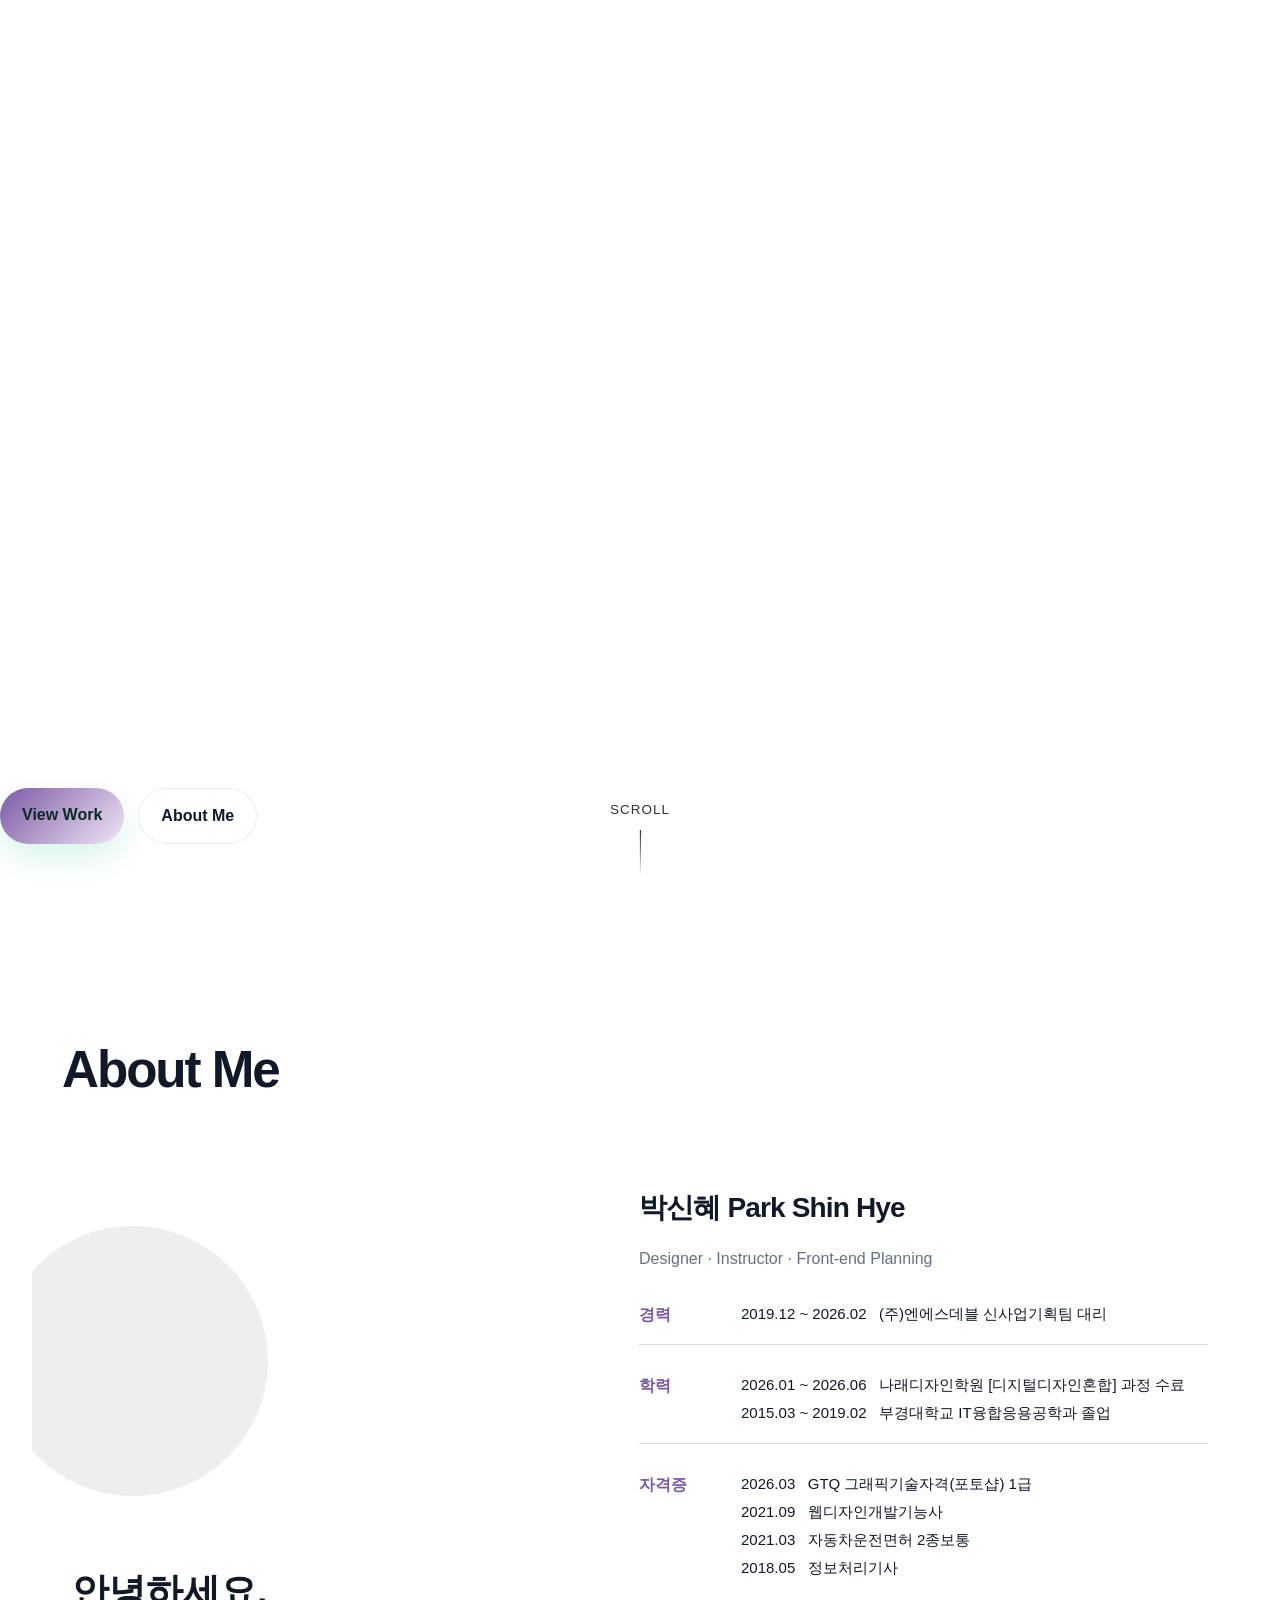
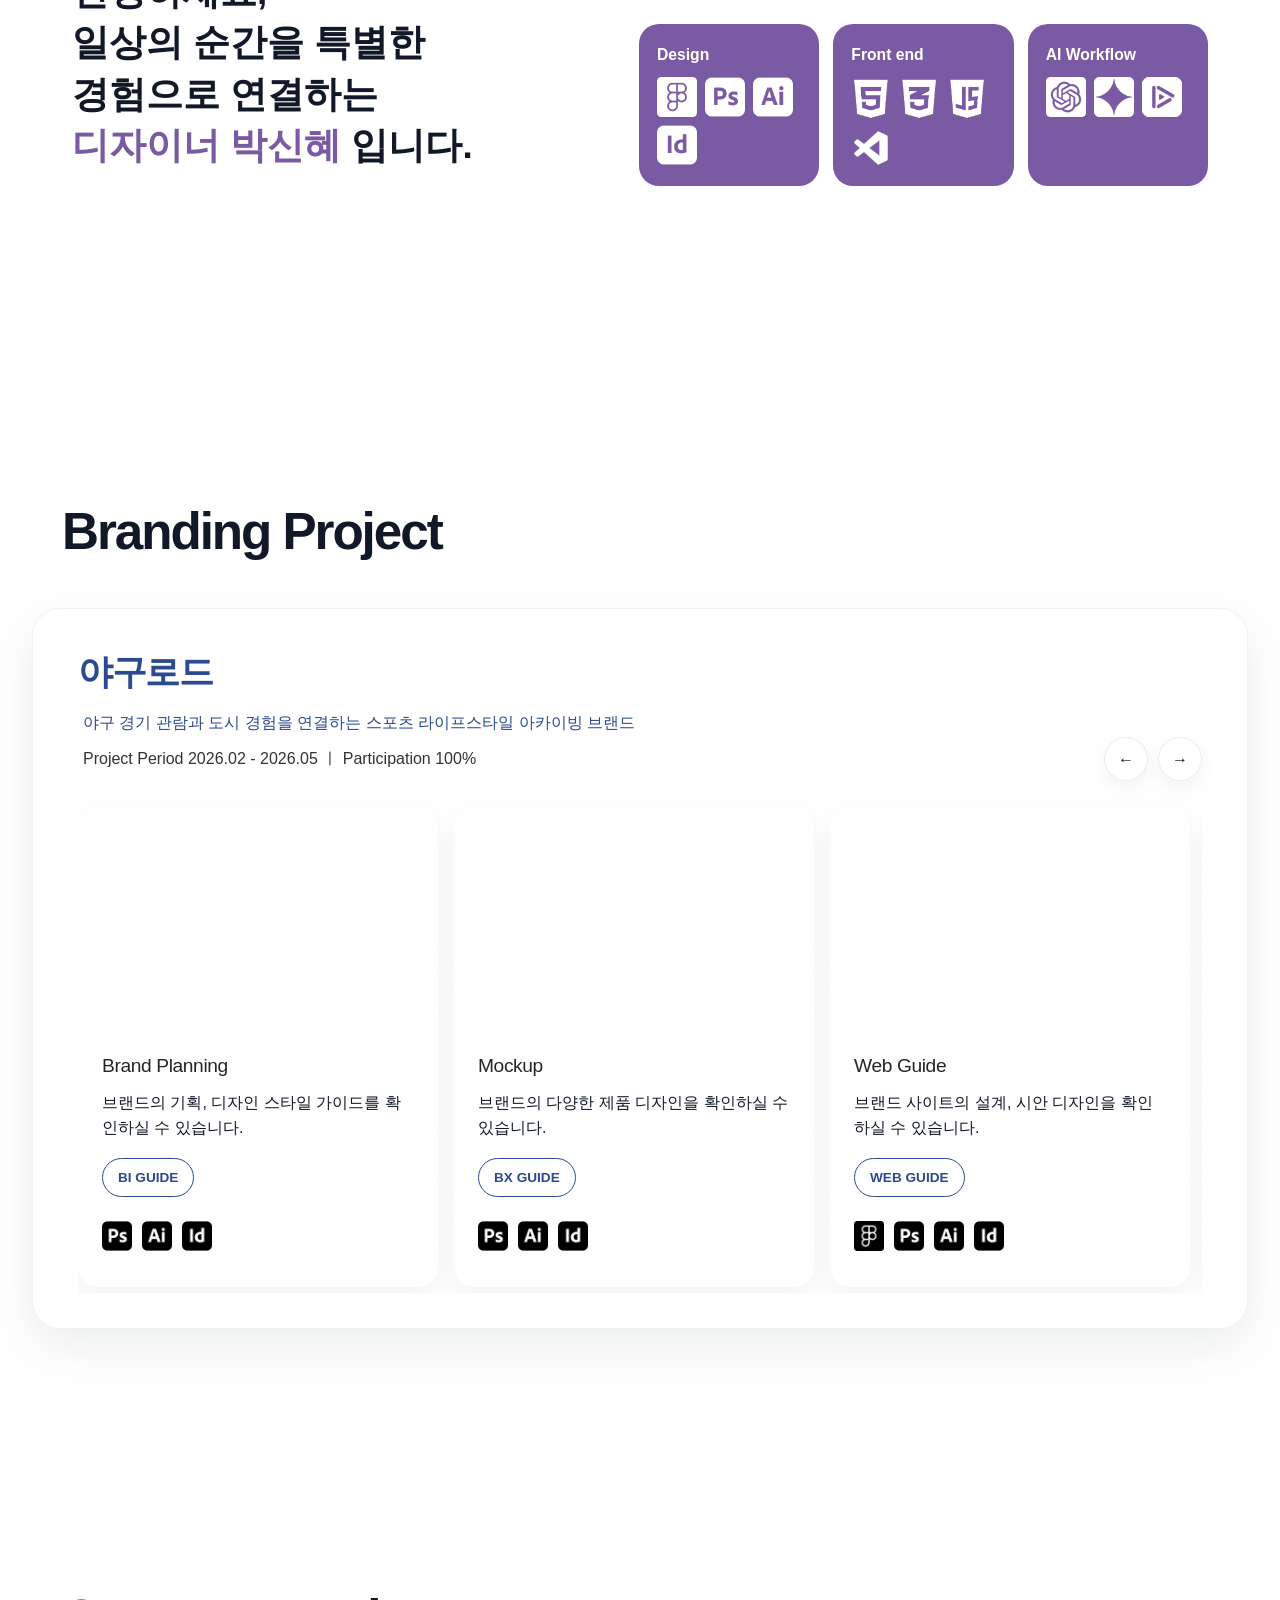
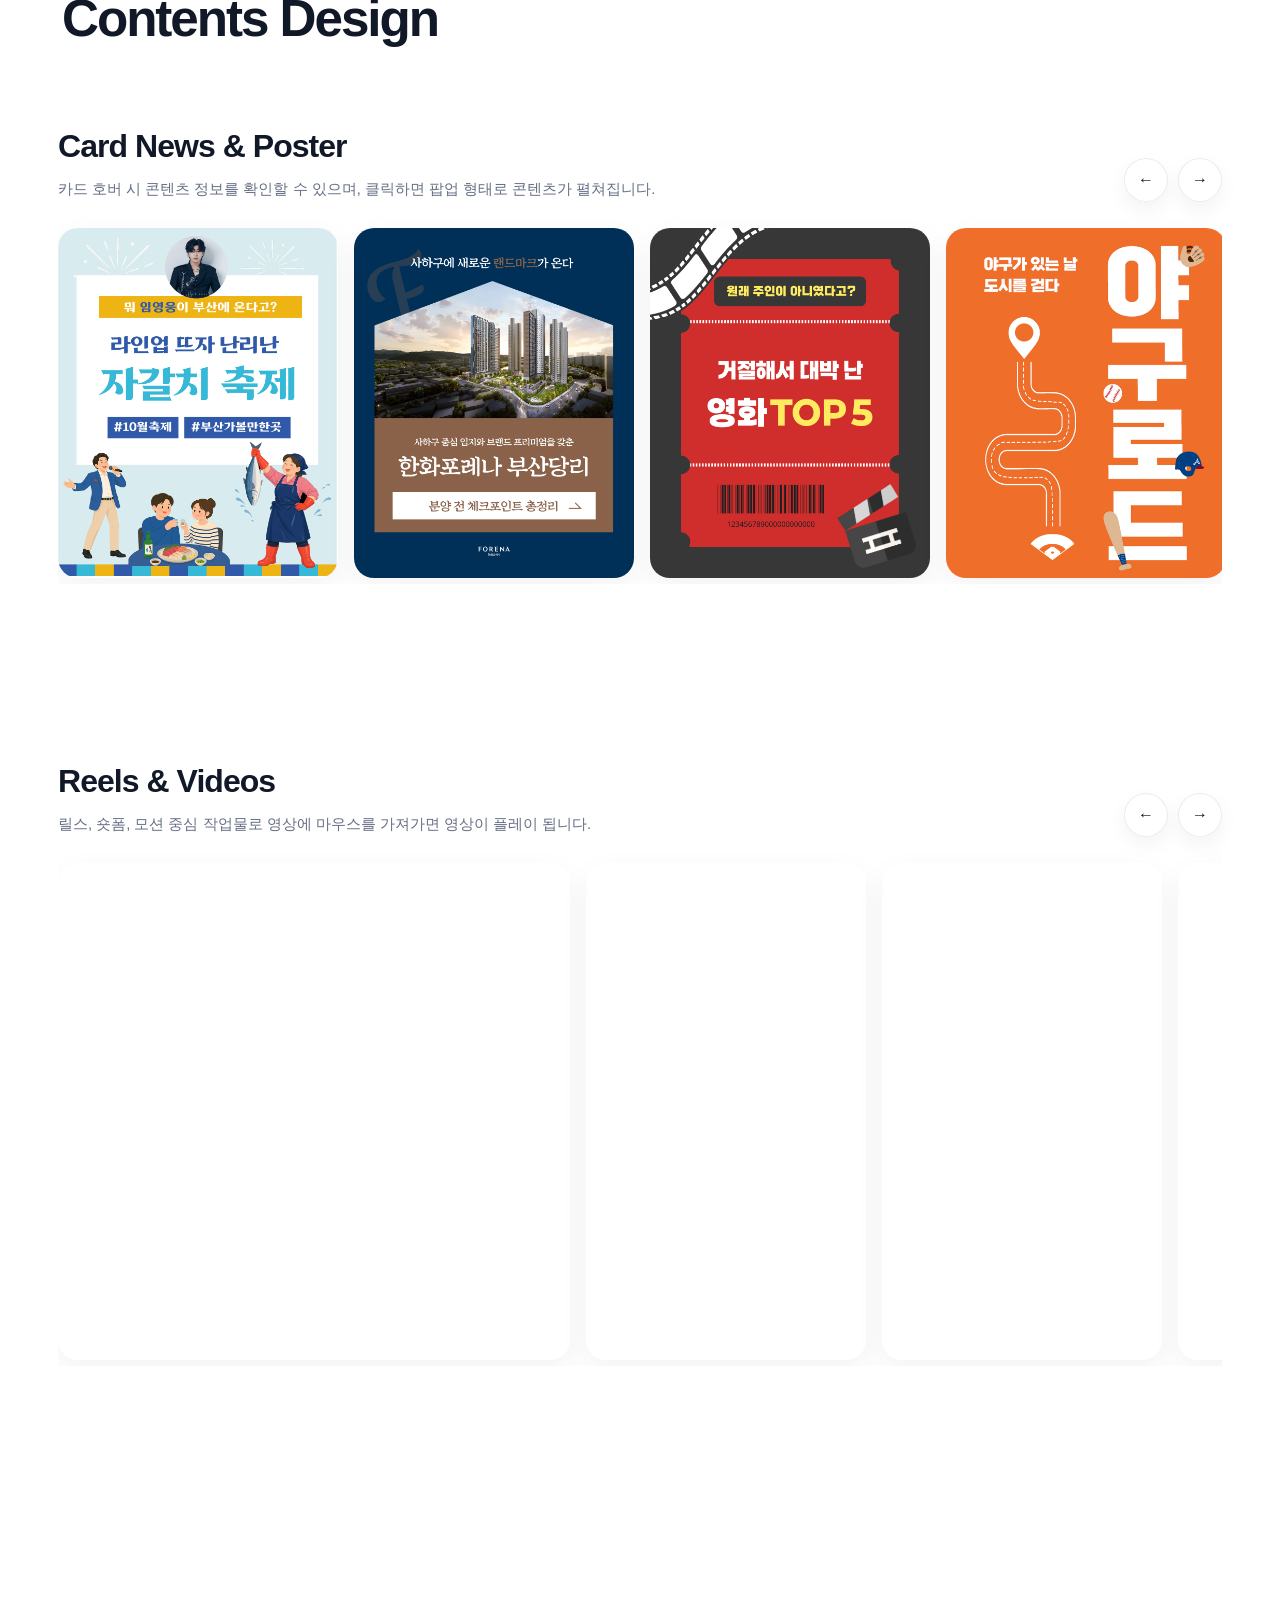
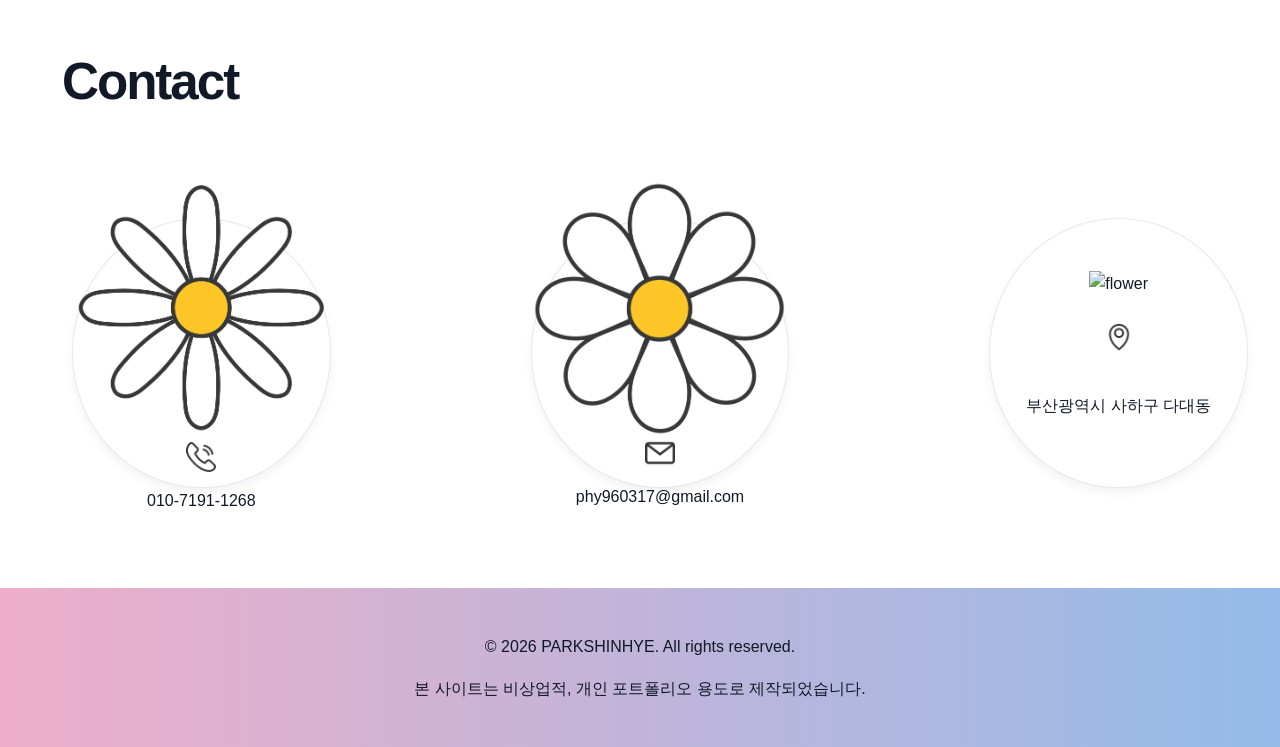
==== commit 6ed74d3e: "Add files via upload" ====
--- a/index.html
+++ b/index.html
@@ -580,6 +580,7 @@
 
         <ul class="contact_grid" data-aos="fade-down" data-aos-duration="1000">
           <li class="contact_row">
+            <img class="flower_icon" src="main/img/flower1.png" alt="flower">
             <div class="contact_icon">
               <img src="main/img/telephone_icon.png" alt="telephone">
             </div>
@@ -589,6 +590,7 @@
           </li>
 
           <li class="contact_row">
+            <img class="flower_icon" src="main/img/flower2.png" alt="flower">
             <div class="contact_icon">
               <img src="main/img/email_icon.png" alt="email">
             </div>
@@ -598,6 +600,7 @@
           </li>
 
           <li class="contact_row">
+            <img class="flower_icon" src="main/img/flower3.png" alt="flower">
             <div class="contact_icon">
               <img src="main/img/map-pin_icon.png" alt="map-pin">
             </div>
@@ -615,7 +618,7 @@
     <!--                    imgflow                          -->
     <!--------------------------------------------------------->
     <!-- Swiper -->
-    <div class="swiper flowerslide">
+    <!-- <div class="swiper flowerslide">
       <div class="swiper-wrapper">
         <div class="swiper-slide"><img src="main/img/flower1.png" alt="flower"></div>
         <div class="swiper-slide"><img src="main/img/flower2.png" alt="flower"></div>
@@ -666,7 +669,7 @@
         <div class="swiper-slide"><img src="main/img/flower1.png" alt="flower"></div>
         <div class="swiper-slide"><img src="main/img/flower2.png" alt="flower"></div>
       </div>
-    </div>
+    </div> -->
   </main>
 
 
@@ -877,7 +880,7 @@
   <script src="https://cdn.jsdelivr.net/npm/swiper@11/swiper-bundle.min.js"></script>
 
 
-  <script>
+  <!-- <script>
     document.addEventListener('DOMContentLoaded', () => {
       var swiper = new Swiper(".flowerslide", {
         slidesPerView: "auto",
@@ -895,7 +898,7 @@
         observeParents: true,
       });
     });
-  </script>
+  </script> -->
 </body>
 
 </html>
--- a/main/css/style.css
+++ b/main/css/style.css
@@ -832,17 +832,17 @@
 }
 
 .contact_row {
-  width: 300px;
-  height: 300px;
+  width: 270px;
+  height: 270px;
   display: flex;
   flex-direction: column;
   justify-content: center;
   align-items: center;
   cursor: pointer;
-  /*   
+    
   border: 1px solid rgba(17, 24, 39, 0.1);
-  border-radius: 30px;
-  box-shadow: 0 5px 10px rgba(15, 23, 42, 0.05); */
+  border-radius: 50%;
+  box-shadow: 0 5px 10px rgba(15, 23, 42, 0.05);
 
   transform: scale(1);
   transition: all 0.5s ease-in-out;
@@ -855,8 +855,8 @@
 .contact_icon {
   width: 80px;
   height: 80px;
-  border: 1px solid #333;
-  border-radius: 50%;
+  /* border: 1px solid #333;
+  border-radius: 50%; */
   background-color: #fff;
   display: flex;
   justify-content: center;
@@ -871,7 +871,7 @@
 }
 
 .contact_text p {
-  font-size: 18px;
+  font-size: 16px;
 }
 
 
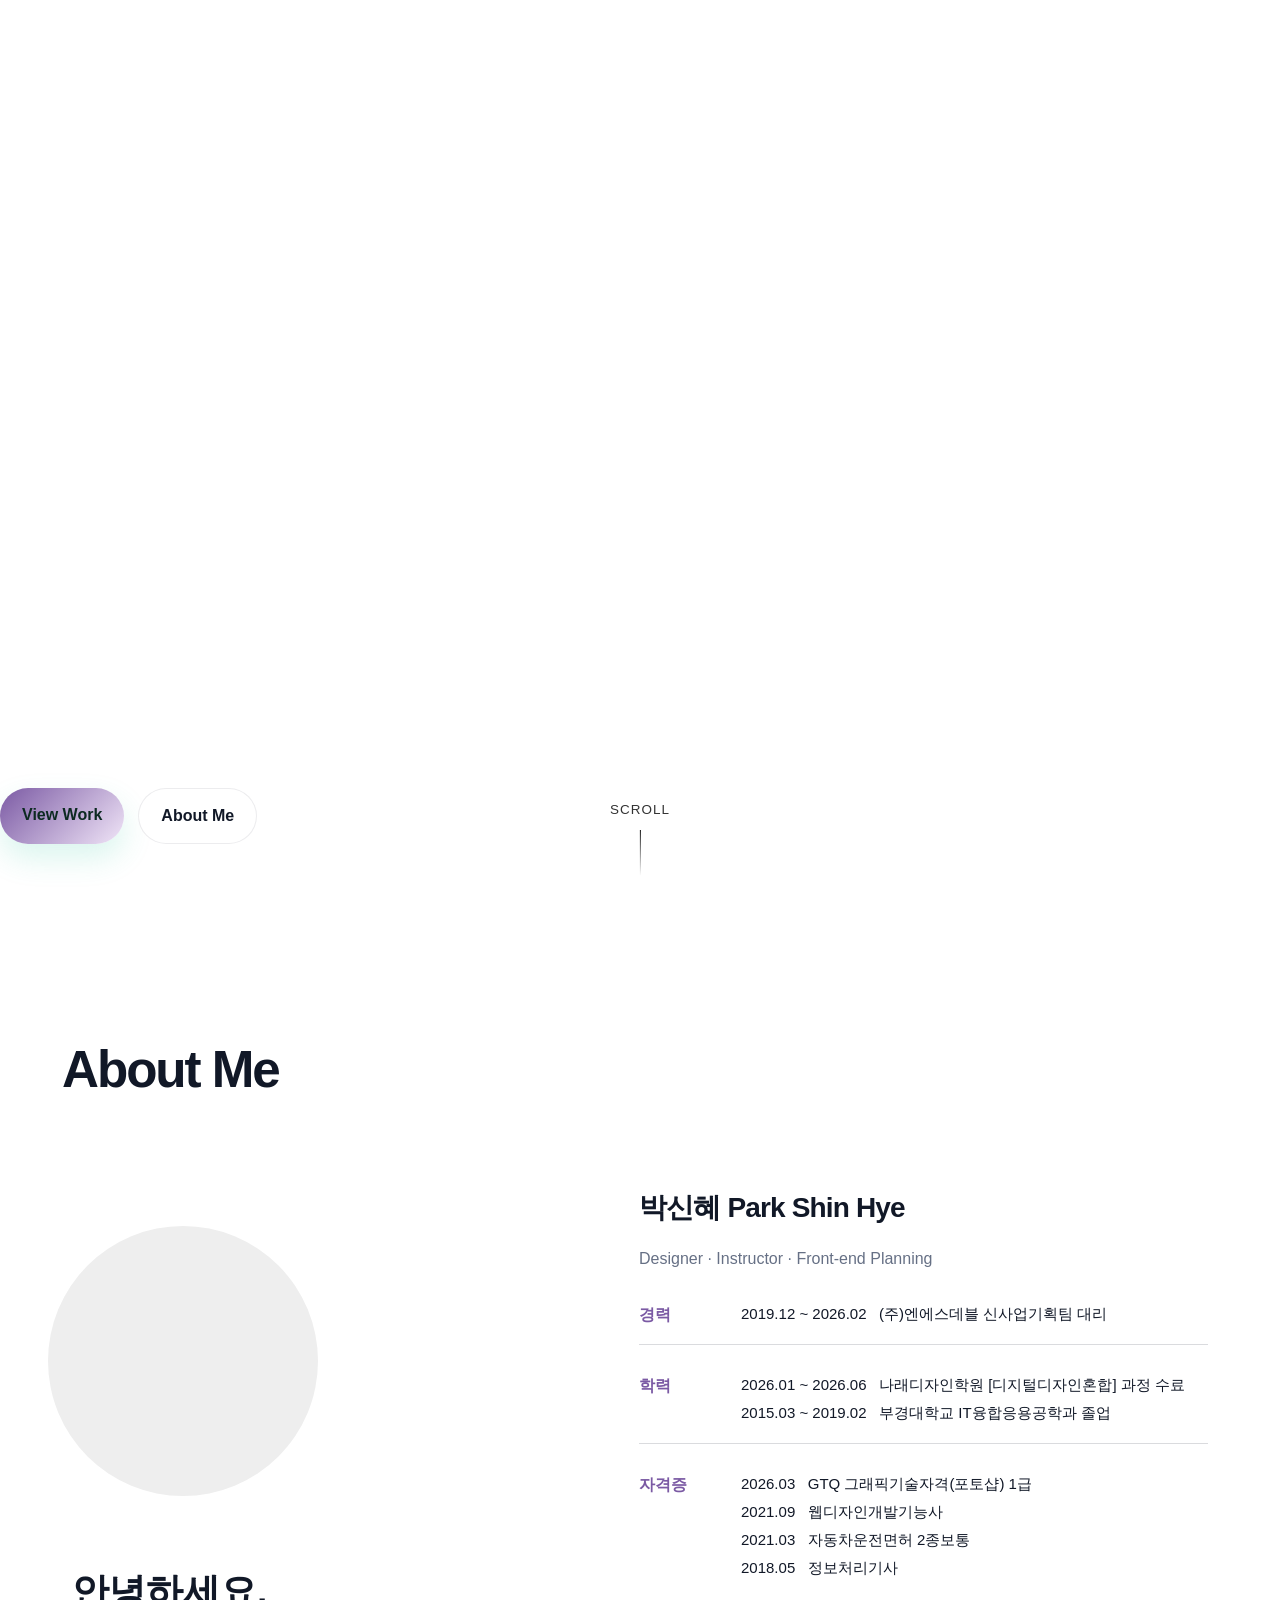
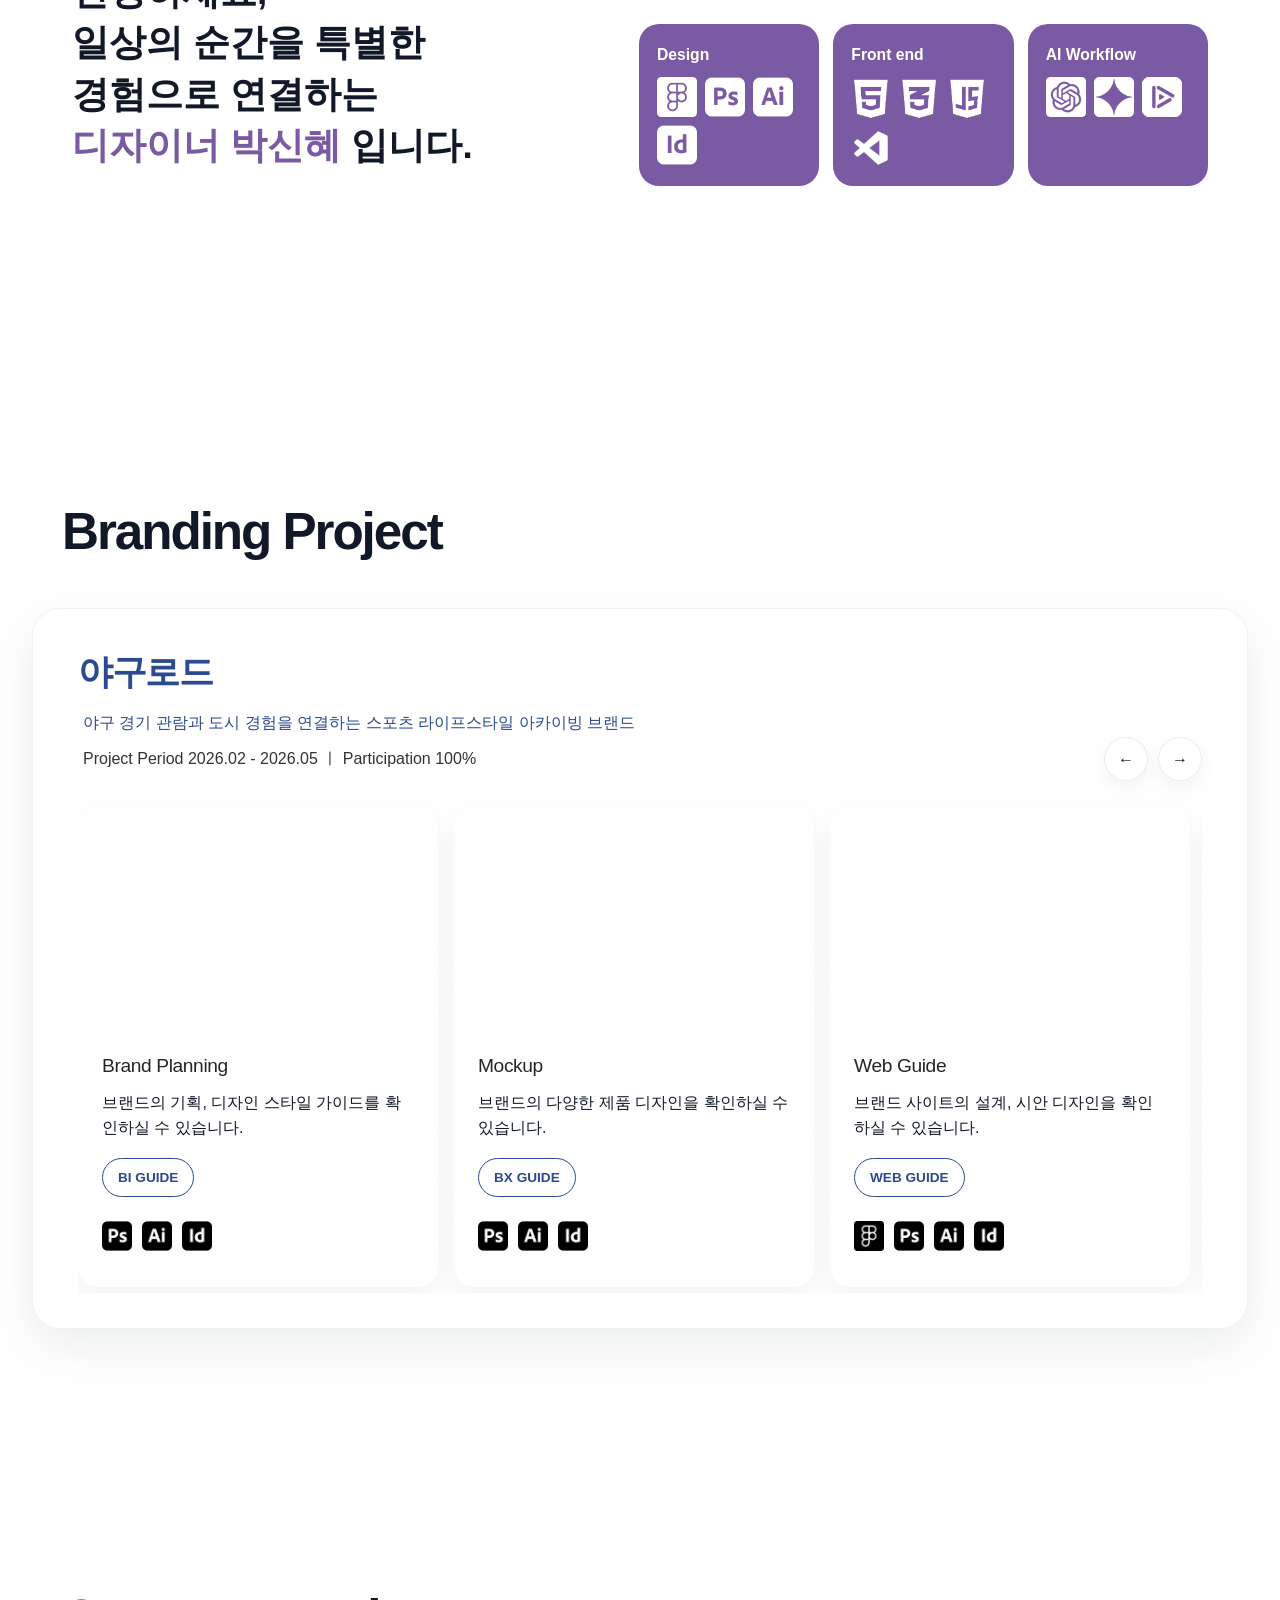
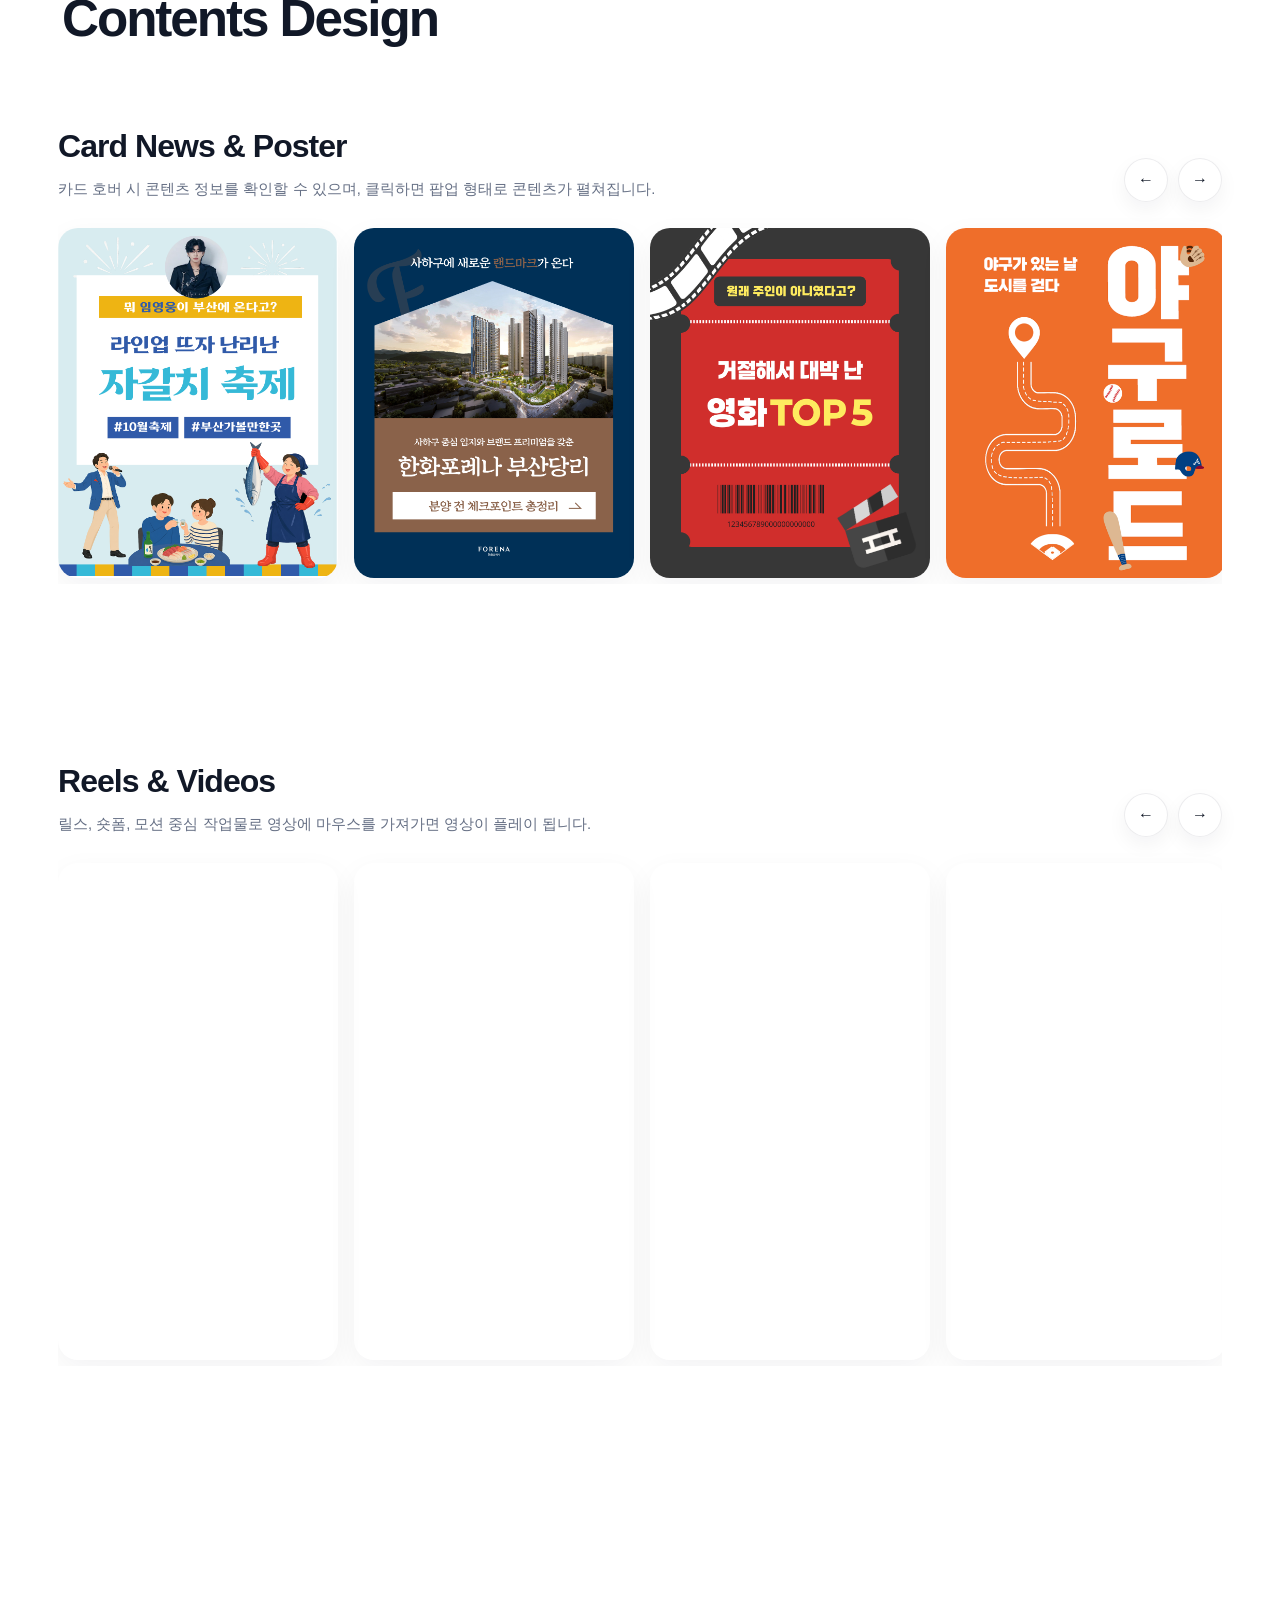
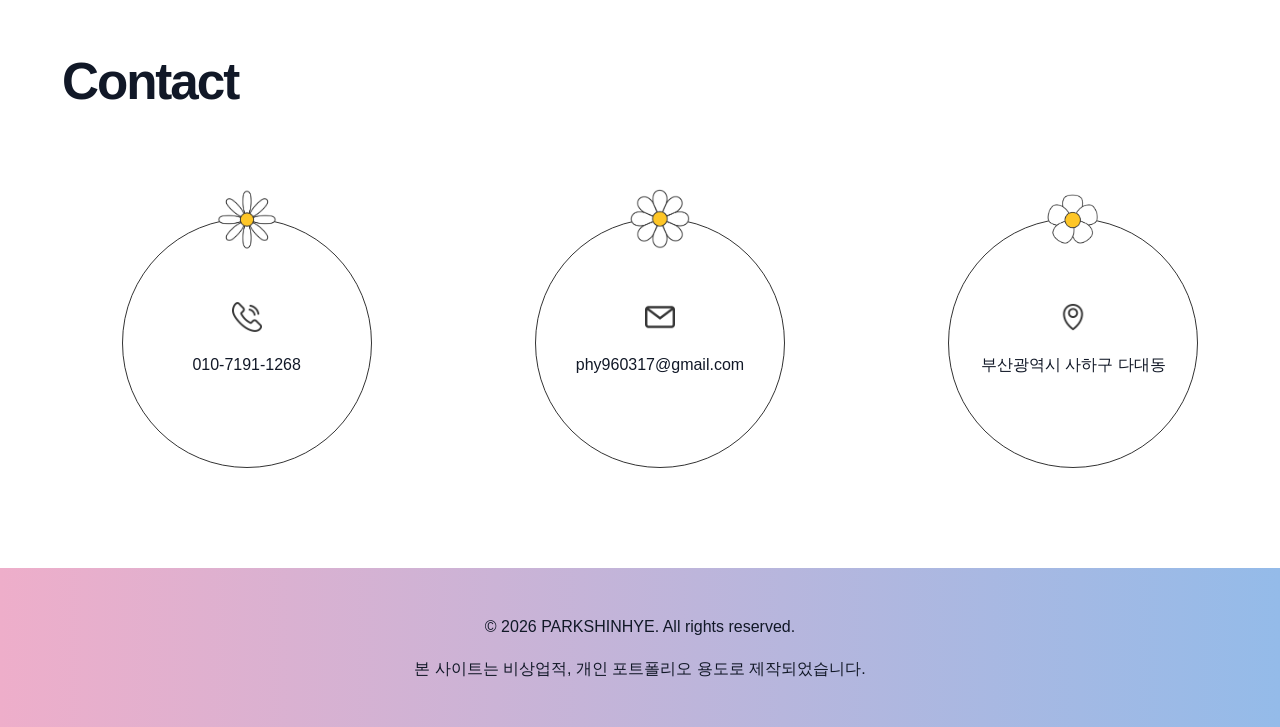
==== commit 52e31a6d: "Add files via upload" ====
--- a/index.html
+++ b/index.html
@@ -179,9 +179,9 @@
 
             <div class="brand-track slider-track">
               <div class="thumb-card brand-thumb">
-                  <video class="thumb-video" muted loop playsinline preload="metadata">
-                    <source src="brand/yaguroad/video/brand_video1.mp4" type="video/mp4" />
-                  </video>
+                <video class="thumb-video" muted loop playsinline preload="metadata">
+                  <source src="brand/yaguroad/video/brand_video1.mp4" type="video/mp4" />
+                </video>
 
                 <div class="thumb-textbox">
                   <strong>Brand Planning</strong>
@@ -203,9 +203,9 @@
               </div>
 
               <div class="thumb-card brand-thumb">
-                  <video class="thumb-video" muted loop playsinline preload="metadata">
-                    <source src="brand/yaguroad/video/brand_video2.mp4" type="video/mp4" />
-                  </video>
+                <video class="thumb-video" muted loop playsinline preload="metadata">
+                  <source src="brand/yaguroad/video/brand_video2.mp4" type="video/mp4" />
+                </video>
 
                 <div class="thumb-textbox">
                   <strong>Mockup</strong>
@@ -479,7 +479,89 @@
                 <button class="slider-btn" type="button" data-slider-next="videoTrack">→</button>
               </div>
             </div>
+            
             <div class="works-track slider-track" id="videoTrack">
+
+              <article class="reels-thumb thumb-card modal-card" data-modal-type="reels"
+                data-modal-title="2026 FIFA World Cup Support Campaign"
+                data-modal-description="2026 FIFA 월드컵 응원 캠페인을 콘셉트로 제작한 스포츠 릴스 영상입니다. 선수의 입장부터 경기의 클라이맥스, 관중의 환호까지 하나의 서사로 연결하여 몰입감을 높였으며, AI 기반 영상 생성과 모션 편집을 통해 스포츠 광고 스타일의 비주얼을 구현하였습니다."
+                data-modal-role="Motion Design" data-modal-tools="Premiere Pro, Deevid AI"
+                data-modal-meta1-label="Format" data-modal-meta1-value="9:16 Vertical" data-modal-meta2-label="Duration"
+                data-modal-meta2-value="15 sec" data-modal-tags="Soccer, Sports, AI Video, Reels"
+                data-modal-note-title="Editable Note"
+                data-modal-note="릴스 전용 모달 템플릿입니다. 영상 콘셉트, 후킹 포인트, 자막 구성 등을 자유롭게 수정하세요."
+                data-modal-link="https://example.com" data-modal-media="contents/reels/world_cup.mp4"
+                data-modal-ratio="9 / 16">
+                <video class="thumb-video" muted loop playsinline preload="metadata">
+                  <source src="contents/reels/world_cup.mp4" type="video/mp4" />
+                </video>
+                <div class="thumb-play-button" aria-hidden="true">
+                  <span class="thumb-play-icon"></span>
+                </div>
+                <div class="thumb-textbox2">
+                  <strong>2026 FIFA World Cup</strong>
+                  <span>Sports Campaign</span>
+                </div>
+              </article>
+
+              <article class="reels-thumb thumb-card modal-card" data-modal-type="reels" data-modal-title="Aurora"
+                data-modal-description="입욕제가 물속에서 은하처럼 퍼져나가는 모습을 모티브로 제작한 판타지 뷰티 광고 영상입니다. 오로라 컬러와 우주적인 비주얼을 활용하여 일상 속 휴식이 특별한 경험으로 확장되는 순간을 감각적으로 표현하였습니다."
+                data-modal-role="Motion Design" data-modal-tools="Deevid AI" data-modal-meta1-label="Format"
+                data-modal-meta1-value="9:16 Vertical" data-modal-meta2-label="Duration" data-modal-meta2-value="15 sec"
+                data-modal-tags="Bath Bomb, Motion, Fantasy, AI Video, Reels" data-modal-note-title="Editable Note"
+                data-modal-note="릴스 B 설명을 이 영역에서 직접 수정할 수 있습니다." data-modal-link="https://example.com"
+                data-modal-media="contents/reels/aurora.mp4">
+                <video class="thumb-video" muted loop playsinline preload="metadata">
+                  <source src="contents/reels/aurora.mp4" type="video/mp4" />
+                </video>
+                <div class="thumb-play-button" aria-hidden="true">
+                  <span class="thumb-play-icon"></span>
+                </div>
+                <div class="thumb-textbox2">
+                  <strong>Aurora</strong>
+                  <span>Fantasy Beauty</span>
+                </div>
+              </article>
+
+
+              <article class="reels-thumb thumb-card modal-card" data-modal-type="reels" data-modal-title="LUMI DEW"
+                data-modal-description="투명한 유리병과 물의 움직임을 활용해 청량한 수분감과 깨끗한 사용감을 표현한 바디워시 광고 영상입니다. 민트와 아쿠아 컬러를 중심으로 브랜드가 전달하고자 하는 신선한 스파 무드를 시각적으로 구현하였습니다."
+                data-modal-role="Motion Design" data-modal-tools="Premiere Pro · Deevid AI"
+                data-modal-meta1-label="Format" data-modal-meta1-value="9:16 Vertical" data-modal-meta2-label="Duration"
+                data-modal-meta2-value="16 sec" data-modal-tags="Beauty Commercial, Body Care, Reels, AI Video"
+                data-modal-note-title="Editable Note" data-modal-note="릴스 B 설명을 이 영역에서 직접 수정할 수 있습니다."
+                data-modal-link="https://example.com" data-modal-media="contents/reels/lumi_dew.mp4">
+                <video class="thumb-video" muted loop playsinline preload="metadata">
+                  <source src="contents/reels/lumi_dew.mp4" type="video/mp4" />
+                </video>
+                <div class="thumb-play-button" aria-hidden="true">
+                  <span class="thumb-play-icon"></span>
+                </div>
+                <div class="thumb-textbox2">
+                  <strong>LUMI DEW</strong>
+                  <span>Beauty Commercial</span>
+                </div>
+              </article>
+              <article class="reels-thumb thumb-card modal-card" data-modal-type="reels"
+                data-modal-title="Morning Ritual"
+                data-modal-description="커피 한 잔이 만들어내는 아침의 분위기를 담은 브랜드 필름입니다. 따뜻한 자연광과 커피 추출 과정을 중심으로 감성적이고 편안한 라이프스타일 무드를 표현하였습니다."
+                data-modal-role="Motion Design" data-modal-tools="Premiere Pro, Deevid AI"
+                data-modal-meta1-label="Format" data-modal-meta1-value="9:16 Vertical" data-modal-meta2-label="Duration"
+                data-modal-meta2-value="19 sec" data-modal-tags="Coffee, Motion, Lifestyle, Brand Film, Reels"
+                data-modal-note-title="Editable Note" data-modal-note="릴스 B 설명을 이 영역에서 직접 수정할 수 있습니다."
+                data-modal-link="https://example.com" data-modal-media="contents/reels/morning_ritual.mp4">
+                <video class="thumb-video" muted loop playsinline preload="metadata">
+                  <source src="contents/reels/morning_ritual.mp4" type="video/mp4" />
+                </video>
+                <div class="thumb-play-button" aria-hidden="true">
+                  <span class="thumb-play-icon"></span>
+                </div>
+                <div class="thumb-textbox2">
+                  <strong>Morning Ritual</strong>
+                  <span>Lifestyle Motion</span>
+                </div>
+              </article>
+
               <article class="video-thumb thumb-card modal-card wide-thumb" data-modal-type="reels"
                 data-modal-title="YaguRoad Brand Main Visual"
                 data-modal-description="야구를 중심으로 여행과 도시 경험을 연결하는 브랜드 ‘야구로드’의 브랜드 필름입니다. 팬들의 설렘과 응원의 순간을 담아 브랜드가 추구하는 새로운 야구 여행 경험을 감성적으로 전달하고자 하였습니다."
@@ -502,66 +584,6 @@
                   <span>Brand Visual</span>
                 </div>
               </article>
-
-              <article class="reels-thumb thumb-card modal-card" data-modal-type="reels"
-                data-modal-title="2026 FIFA World Cup Support Campaign"
-                data-modal-description="2026 FIFA 월드컵 응원 캠페인을 콘셉트로 제작한 스포츠 릴스 영상입니다. 선수의 입장부터 경기의 클라이맥스, 관중의 환호까지 하나의 서사로 연결하여 몰입감을 높였으며, AI 기반 영상 생성과 모션 편집을 통해 스포츠 광고 스타일의 비주얼을 구현하였습니다."
-                data-modal-role="Motion Design" data-modal-tools="Premiere Pro, Deevid AI"
-                data-modal-meta1-label="Format" data-modal-meta1-value="9:16 Vertical" data-modal-meta2-label="Duration"
-                data-modal-meta2-value="15 sec" data-modal-tags="Soccer, Sports, AI Video, Reels"
-                data-modal-note-title="Editable Note"
-                data-modal-note="릴스 전용 모달 템플릿입니다. 영상 콘셉트, 후킹 포인트, 자막 구성 등을 자유롭게 수정하세요."
-                data-modal-link="https://example.com" data-modal-media="contents/reels/world_cup.mp4"
-                data-modal-ratio="9 / 16">
-                <video class="thumb-video" muted loop playsinline preload="metadata">
-                  <source src="contents/reels/world_cup.mp4" type="video/mp4" />
-                </video>
-                <div class="thumb-play-button" aria-hidden="true">
-                  <span class="thumb-play-icon"></span>
-                </div>
-                <div class="thumb-textbox2">
-                  <strong>2026 FIFA World Cup</strong>
-                  <span>Sports Campaign</span>
-                </div>
-              </article>
-              <article class="reels-thumb thumb-card modal-card" data-modal-type="reels" data-modal-title="LUMI DEW"
-                data-modal-description="투명한 유리병과 물의 움직임을 활용해 청량한 수분감과 깨끗한 사용감을 표현한 바디워시 광고 영상입니다. 민트와 아쿠아 컬러를 중심으로 브랜드가 전달하고자 하는 신선한 스파 무드를 시각적으로 구현하였습니다."
-                data-modal-role="Motion Design" data-modal-tools="Premiere Pro · Deevid AI"
-                data-modal-meta1-label="Format" data-modal-meta1-value="9:16 Vertical" data-modal-meta2-label="Duration"
-                data-modal-meta2-value="16 sec" data-modal-tags="Beauty Commercial, Body Care, Reels, AI Video"
-                data-modal-note-title="Editable Note" data-modal-note="릴스 B 설명을 이 영역에서 직접 수정할 수 있습니다."
-                data-modal-link="https://example.com" data-modal-media="contents/reels/lumi_dew.mp4">
-                <video class="thumb-video" muted loop playsinline preload="metadata">
-                  <source src="contents/reels/lumi_dew.mp4" type="video/mp4" />
-                </video>
-                <div class="thumb-play-button" aria-hidden="true">
-                  <span class="thumb-play-icon"></span>
-                </div>
-                <div class="thumb-textbox2">
-                  <strong>LUMI DEW</strong>
-                  <span>Beauty Commercial</span>
-                </div>
-              </article>
-              <article class="reels-thumb thumb-card modal-card" data-modal-type="reels"
-                data-modal-title="Morning Ritual" data-modal-description="커피 한 잔이 만들어내는 아침의 분위기를 담은 브랜드 필름입니다.
-따뜻한 자연광과 커피 추출 과정을 중심으로 감성적이고 편안한 라이프스타일 무드를 표현하였습니다." data-modal-role="Motion Design"
-                data-modal-tools="Premiere Pro, Deevid AI" data-modal-meta1-label="Format"
-                data-modal-meta1-value="9:16 Vertical" data-modal-meta2-label="Duration" data-modal-meta2-value="19 sec"
-                data-modal-tags="Coffee, Motion, Lifestyle, Brand Film, Reels" data-modal-note-title="Editable Note"
-                data-modal-note="릴스 B 설명을 이 영역에서 직접 수정할 수 있습니다." data-modal-link="https://example.com"
-                data-modal-media="contents/reels/morning_ritual.mp4">
-                <video class="thumb-video" muted loop playsinline preload="metadata">
-                  <source src="contents/reels/morning_ritual.mp4" type="video/mp4" />
-                </video>
-                <div class="thumb-play-button" aria-hidden="true">
-                  <span class="thumb-play-icon"></span>
-                </div>
-                <div class="thumb-textbox2">
-                  <strong>Morning Ritual</strong>
-                  <span>Lifestyle Motion</span>
-                </div>
-              </article>
-
 
             </div>
           </section>
--- a/main/css/style.css
+++ b/main/css/style.css
@@ -296,7 +296,7 @@
 .profile-media video {
   position: absolute;
   bottom: 0;
-  right: -100px;
+  right: -50px;
   width: 100%;
   height: 100%;
   border-radius: 50%;
@@ -307,10 +307,10 @@
 .profile-media .circle {
   position: absolute;
   top: 0;
-  left: -150px;
+  left: -100px;
   width: 90%;
   height: 90%;
-  background-color: #eeeeee;
+  background: #eeeeee;
   border-radius: 50%;
   z-index: 1;
 }
@@ -825,36 +825,40 @@
 
 .contact_grid {
   display: flex;
-  justify-content: center;
-  align-items: center;
-  gap: 200px;
+  justify-content: space-around;
+  align-items: center;
+  flex-wrap: wrap;
+  gap: clamp(20px, 5vw, 200px);
   margin: 100px 0;
 }
 
 .contact_row {
-  width: 270px;
-  height: 270px;
+  width: clamp(200px, 20vw, 250px);
+  height: clamp(200px, 20vw, 250px);
   display: flex;
   flex-direction: column;
   justify-content: center;
   align-items: center;
   cursor: pointer;
+  position: relative;
     
-  border: 1px solid rgba(17, 24, 39, 0.1);
+  border: 1px solid #333;
   border-radius: 50%;
-  box-shadow: 0 5px 10px rgba(15, 23, 42, 0.05);
-
-  transform: scale(1);
+
   transition: all 0.5s ease-in-out;
 }
 
-.contact_row:hover {
-  transform: scale(1.05);
+
+.flower_icon{
+  width: clamp(50px, 5vw, 60px);
+  position: absolute;
+  top: -12%;
+  transition: transform 0.6s ease;
 }
 
 .contact_icon {
-  width: 80px;
-  height: 80px;
+  width: 50px;
+  height: 50px;
   /* border: 1px solid #333;
   border-radius: 50%; */
   background-color: #fff;
@@ -871,7 +875,13 @@
 }
 
 .contact_text p {
-  font-size: 16px;
+  font-size: clamp(14px, 1.5vw, 16px);
+  margin-top: 10px;
+}
+
+
+.contact_row:hover .flower_icon {
+  transform: rotate(90deg);
 }
 
 
@@ -1002,7 +1012,9 @@
 
 .modal-hero-wrap {
   position: relative;
-  text-align: center;
+  display: flex;
+  justify-content: center;
+  align-items: center;
 }
 
 .modal-hero-media img,
@@ -1064,7 +1076,7 @@
 
 .modal-dialog.modal-type-reels .modal-content {
   grid-template-columns: minmax(0, 0.95fr) minmax(320px, 0.75fr);
-  align-items: start;
+  align-items: center;
   justify-content: center;
 }
 
@@ -1708,6 +1720,6 @@
 
   .contact_grid {
     flex-wrap: wrap;
-    gap: 0;
+    gap: 50px;
   }
 }
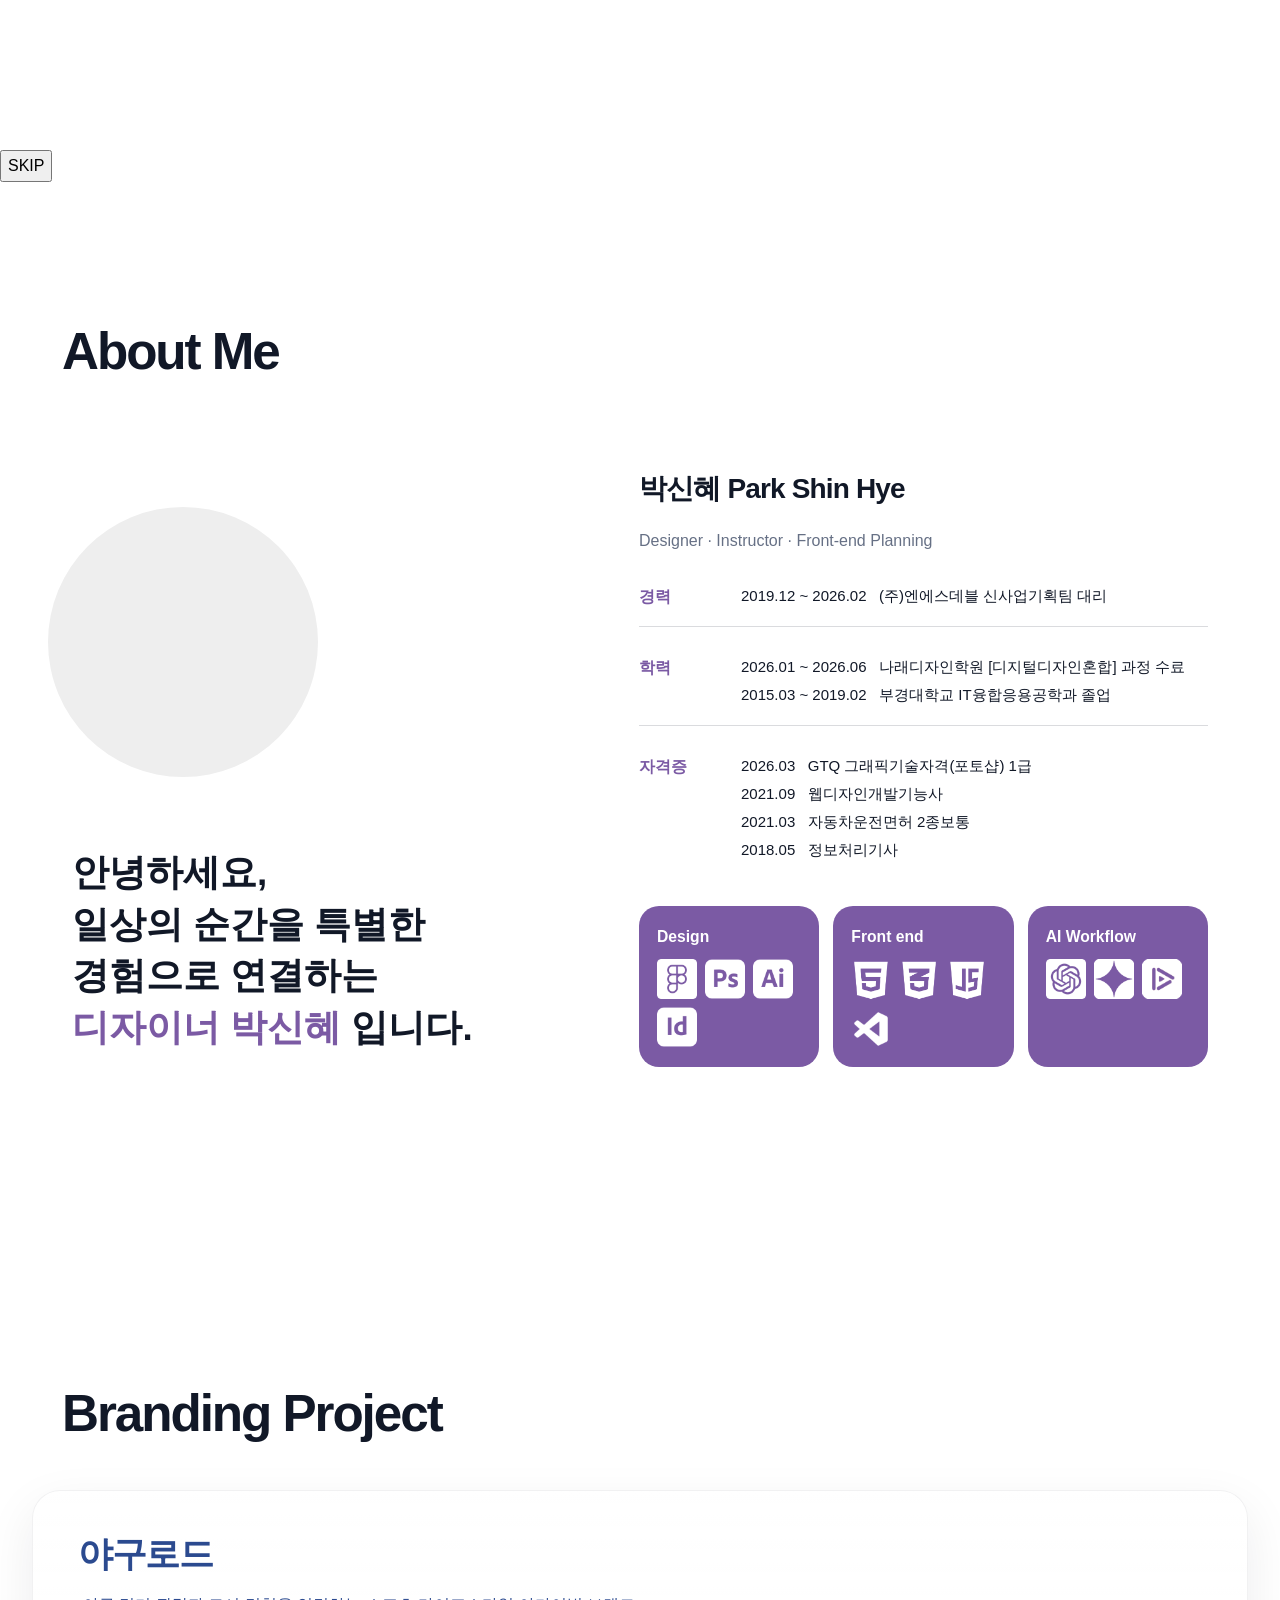
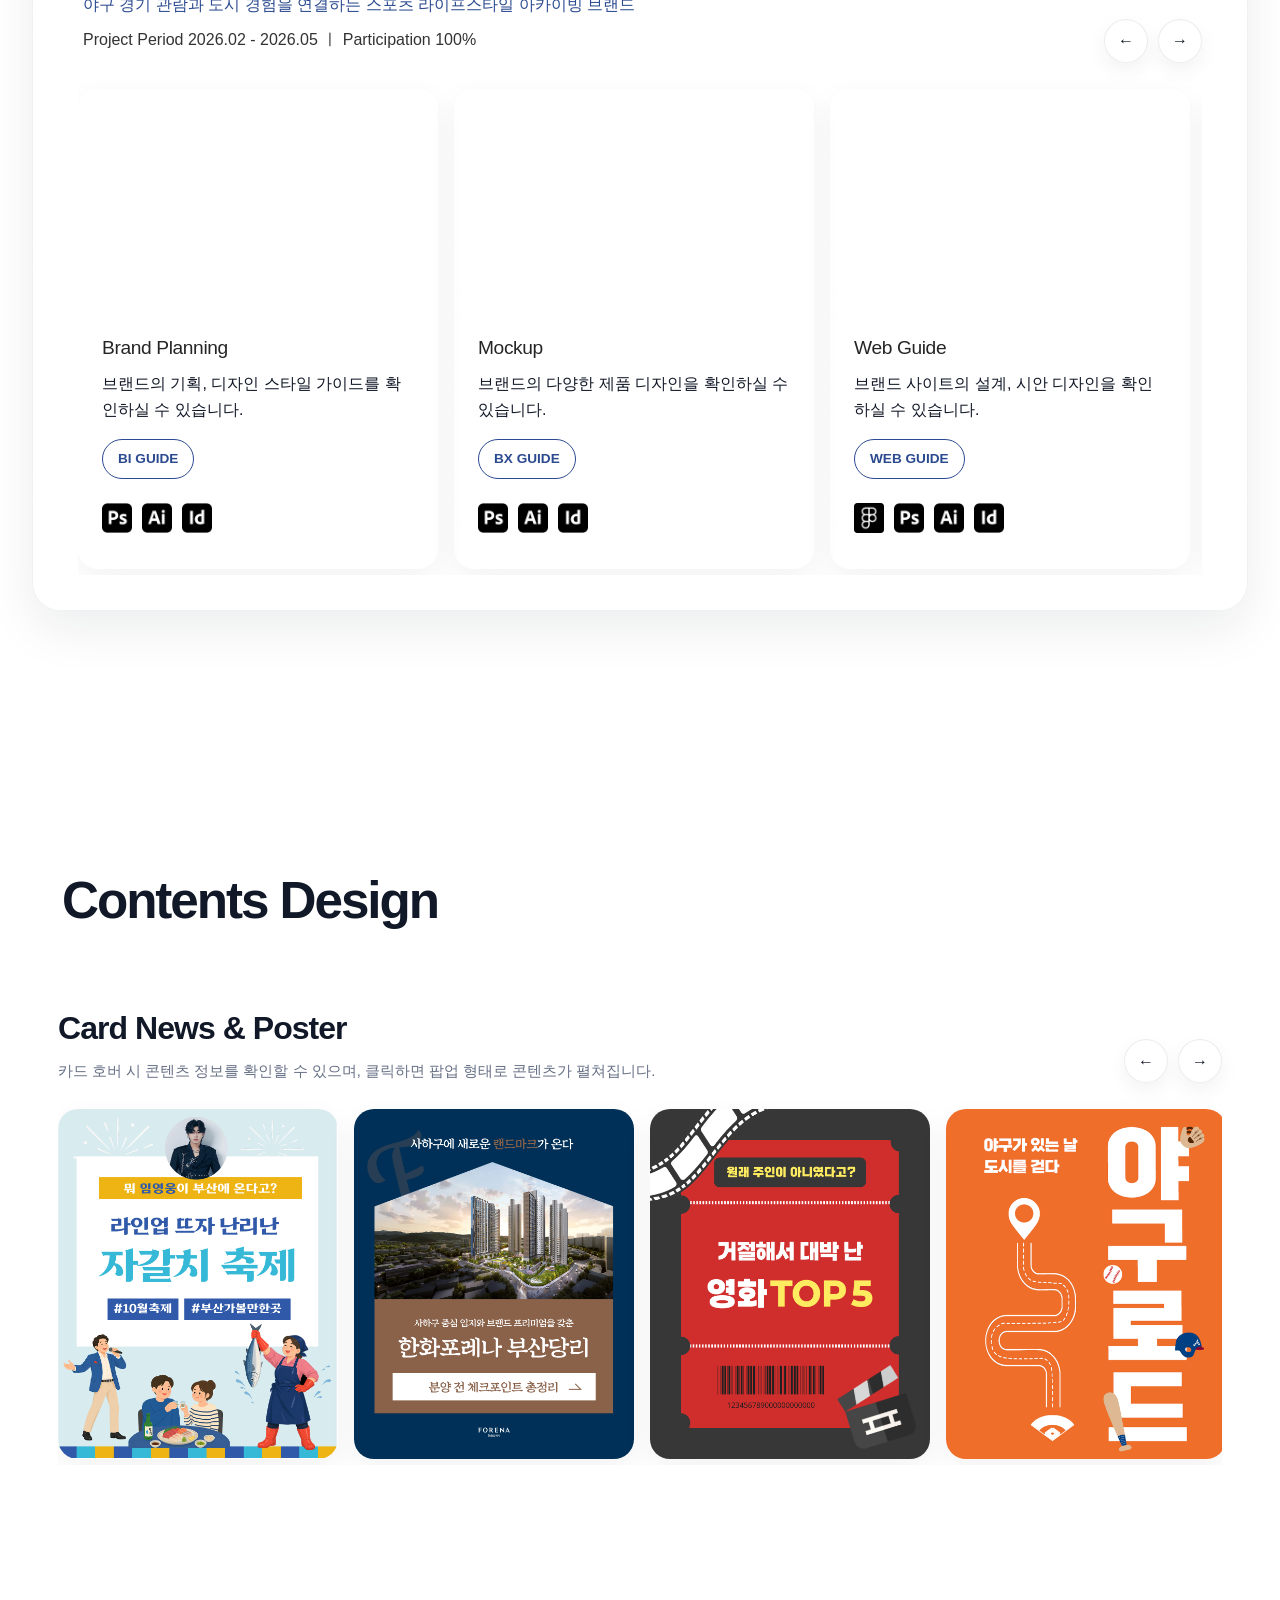
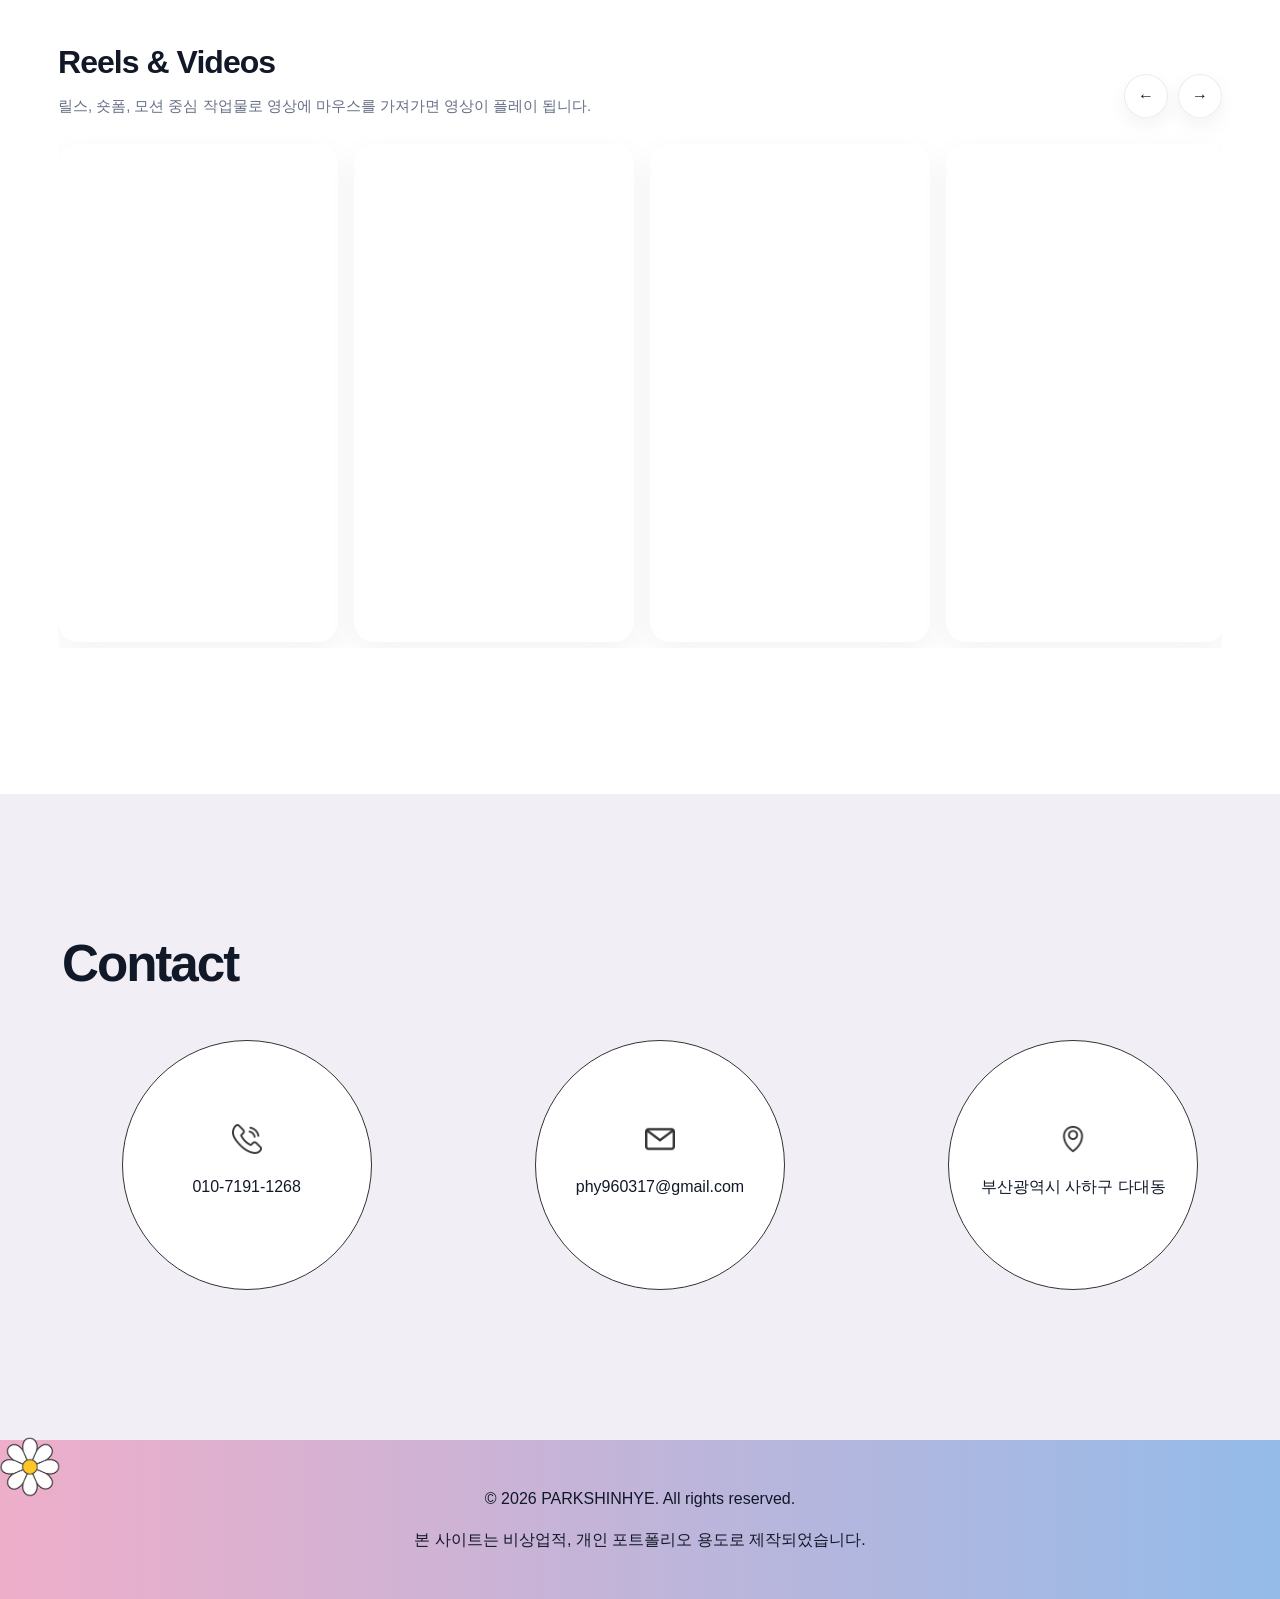
==== commit 058a3501: "Add files via upload" ====
--- a/index.html
+++ b/index.html
@@ -16,12 +16,27 @@
 </head>
 
 <body>
+
+  <!-- 시작 영상 -->
+  <div id="intro-video-wrapper">
+    <video id="intro-video" autoplay muted playsinline preload="auto">
+      <source src="main/video/main-demo.mp4" type="video/mp4">
+    </video>
+
+    <button id="skip-btn">SKIP</button>
+  </div>
+
+  <!-- Page Preloder -->
+  <div id="preloder">
+    <div class="loader"></div>
+  </div>
+
   <!--------------------------------------------------------->
   <!--                      Header                         -->
   <!--------------------------------------------------------->
   <header class="header" id="header">
     <nav class="nav">
-      <a href="#hero" class="logo"><img src="main/img/logo.png" alt="logo"></a>
+      <a href="index.html" class="logo"><img src="main/img/logo.png" alt="logo"></a>
 
       <div class="nav-links">
         <a href="#about">About</a>
@@ -36,7 +51,7 @@
     <!--------------------------------------------------------->
     <!--                       Hero                          -->
     <!--------------------------------------------------------->
-    <section class="hero" id="hero">
+    <!-- <section class="hero" id="hero">
       <video class="hero-video" autoplay muted loop playsinline preload="metadata">
         <source src="main/video/main-demo.mp4" type="video/mp4" />
       </video>
@@ -49,7 +64,7 @@
       </div>
 
       <div class="scroll-indicator">Scroll</div>
-    </section>
+    </section> -->
 
 
     <!--------------------------------------------------------->
@@ -479,7 +494,7 @@
                 <button class="slider-btn" type="button" data-slider-next="videoTrack">→</button>
               </div>
             </div>
-            
+
             <div class="works-track slider-track" id="videoTrack">
 
               <article class="reels-thumb thumb-card modal-card" data-modal-type="reels"
@@ -602,7 +617,6 @@
 
         <ul class="contact_grid" data-aos="fade-down" data-aos-duration="1000">
           <li class="contact_row">
-            <img class="flower_icon" src="main/img/flower1.png" alt="flower">
             <div class="contact_icon">
               <img src="main/img/telephone_icon.png" alt="telephone">
             </div>
@@ -612,7 +626,6 @@
           </li>
 
           <li class="contact_row">
-            <img class="flower_icon" src="main/img/flower2.png" alt="flower">
             <div class="contact_icon">
               <img src="main/img/email_icon.png" alt="email">
             </div>
@@ -622,7 +635,6 @@
           </li>
 
           <li class="contact_row">
-            <img class="flower_icon" src="main/img/flower3.png" alt="flower">
             <div class="contact_icon">
               <img src="main/img/map-pin_icon.png" alt="map-pin">
             </div>
@@ -700,8 +712,20 @@
   <!--                    Footer                           -->
   <!--------------------------------------------------------->
   <footer class="footer" id="footer">
-    <p>© 2026 PARKSHINHYE. All rights reserved.</p>
-    <P>본 사이트는 비상업적, 개인 포트폴리오 용도로 제작되었습니다. </P>
+    <div class="footer_inner">
+      <p class="flower_icon left">
+        <img class="flower_icon" src="main/img/flower2.png" alt="flower">
+      </p>
+
+      <div>
+        <p>© 2026 PARKSHINHYE. All rights reserved.</p>
+        <P>본 사이트는 비상업적, 개인 포트폴리오 용도로 제작되었습니다. </P>
+      </div>
+
+      <p class="flower_icon right">
+        <img class="flower_icon" src="main/img/flower2.png" alt="flower">
+      </p>
+    </div>
   </footer>
 
 
@@ -896,6 +920,7 @@
   </script>
 
   <!-- js -->
+  <script src="main/js/jquery-3.2.1.min.js"></script>
   <script src="main/js/script.js"></script>
 
   <!-- Swiper JS -->
--- a/main/css/style.css
+++ b/main/css/style.css
@@ -255,7 +255,7 @@
   bottom: 24px;
   left: 50%;
   transform: translateX(-50%);
-  color: #333333;
+  color: #fff;
   font-size: 0.84rem;
   display: flex;
   flex-direction: column;
@@ -270,7 +270,7 @@
   content: "";
   width: 1px;
   height: 46px;
-  background: linear-gradient(to bottom, rgb(14, 14, 14), transparent);
+  background: linear-gradient(to bottom, rgb(255, 255, 255), transparent);
   animation: flow 1.8s infinite;
 }
 
@@ -820,7 +820,8 @@
 /*                     Contact                          */
 /* -----------------------------------------------------*/
 #contact {
-  padding-bottom: 0;
+  background-color: #f1eff5;
+  padding-bottom: 150px;
 }
 
 .contact_grid {
@@ -829,7 +830,7 @@
   align-items: center;
   flex-wrap: wrap;
   gap: clamp(20px, 5vw, 200px);
-  margin: 100px 0;
+  margin: 0;
 }
 
 .contact_row {
@@ -844,6 +845,7 @@
     
   border: 1px solid #333;
   border-radius: 50%;
+  background-color: #fff;
 
   transition: all 0.5s ease-in-out;
 }
@@ -888,7 +890,7 @@
 /* -----------------------------------------------------*/
 /*                     imgflow                          */
 /* -----------------------------------------------------*/
-.flowerslide {
+/* .flowerslide {
   width: 100%;
   height: 100px;
   position: relative;
@@ -898,7 +900,6 @@
 }
 
 .flowerslide .swiper-wrapper {
-  /* width: max-content !important; */
   height: 100%;
   display: flex;
   align-items: center;
@@ -919,7 +920,7 @@
   width: 60px !important;
   height: 60px !important;
   object-fit: contain;
-}
+} */
 
 
 /* -----------------------------------------------------*/
@@ -1722,4 +1723,4 @@
     flex-wrap: wrap;
     gap: 50px;
   }
-}+}
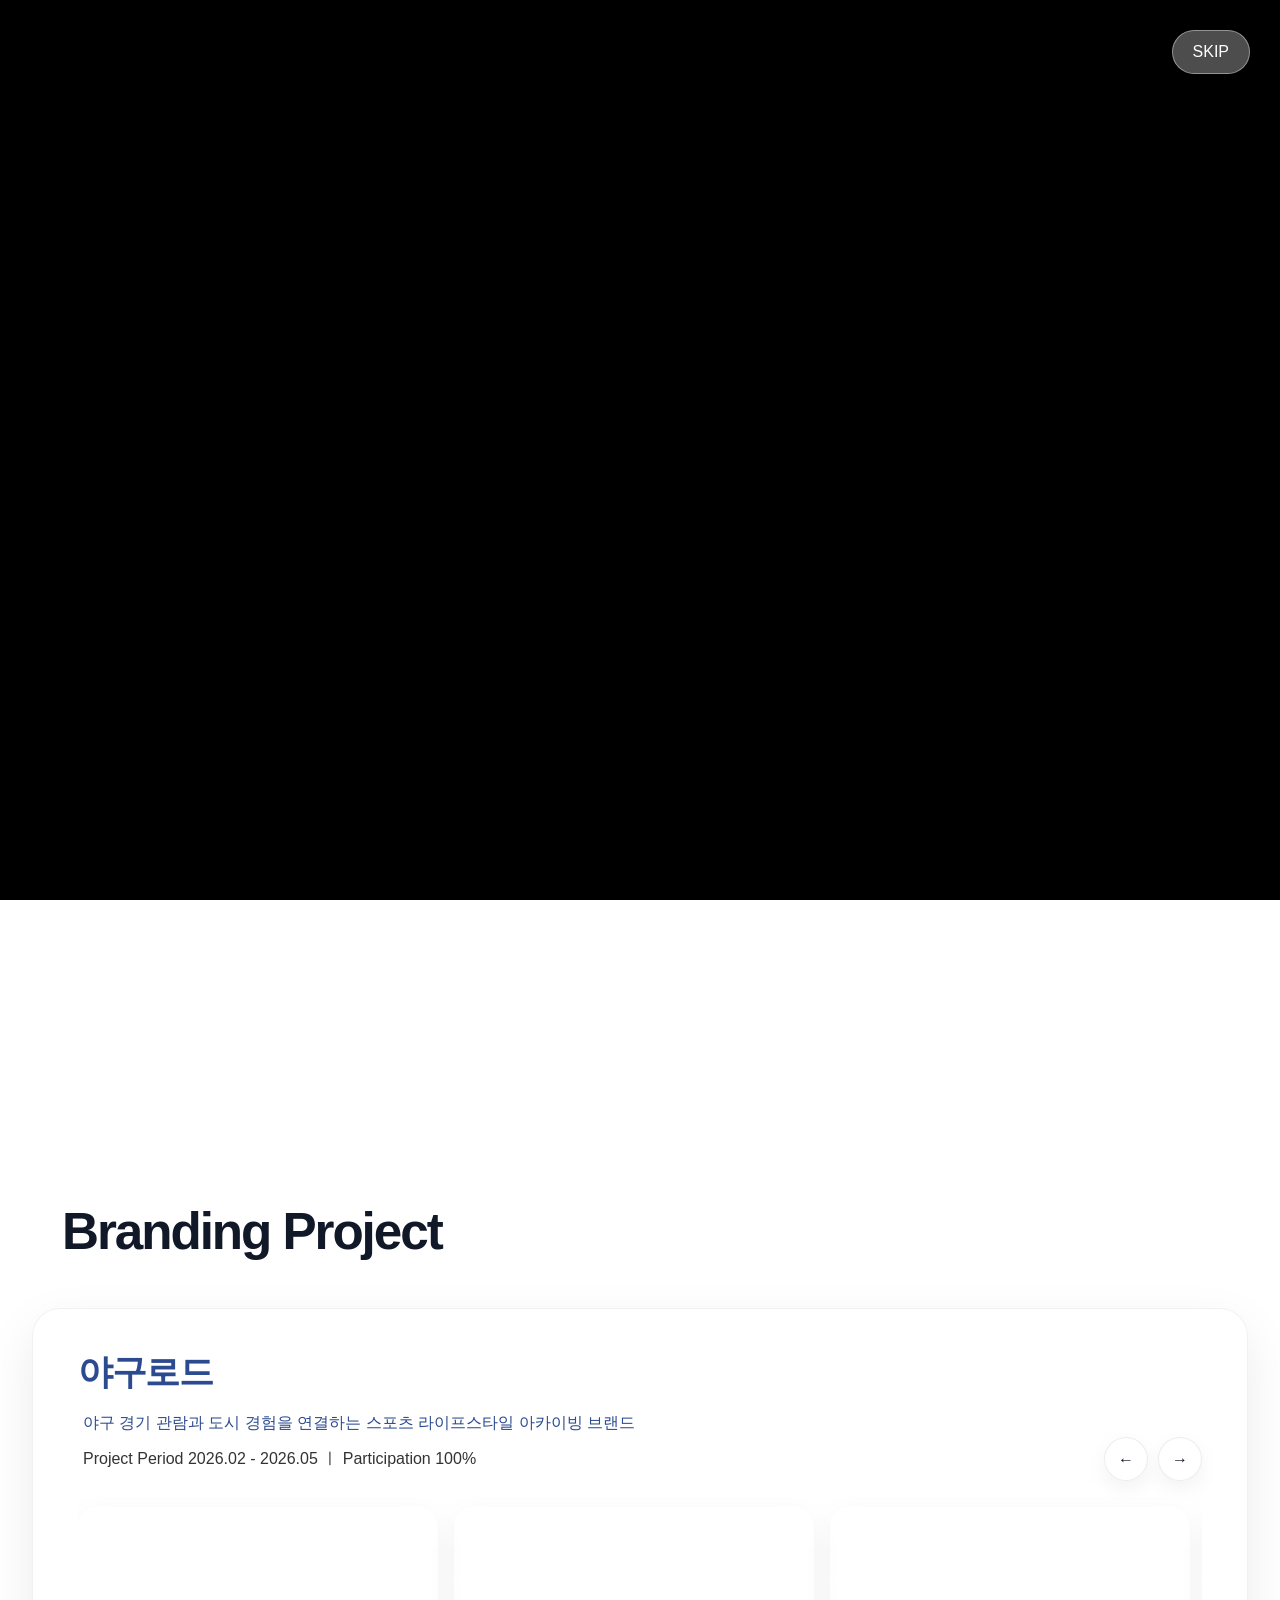
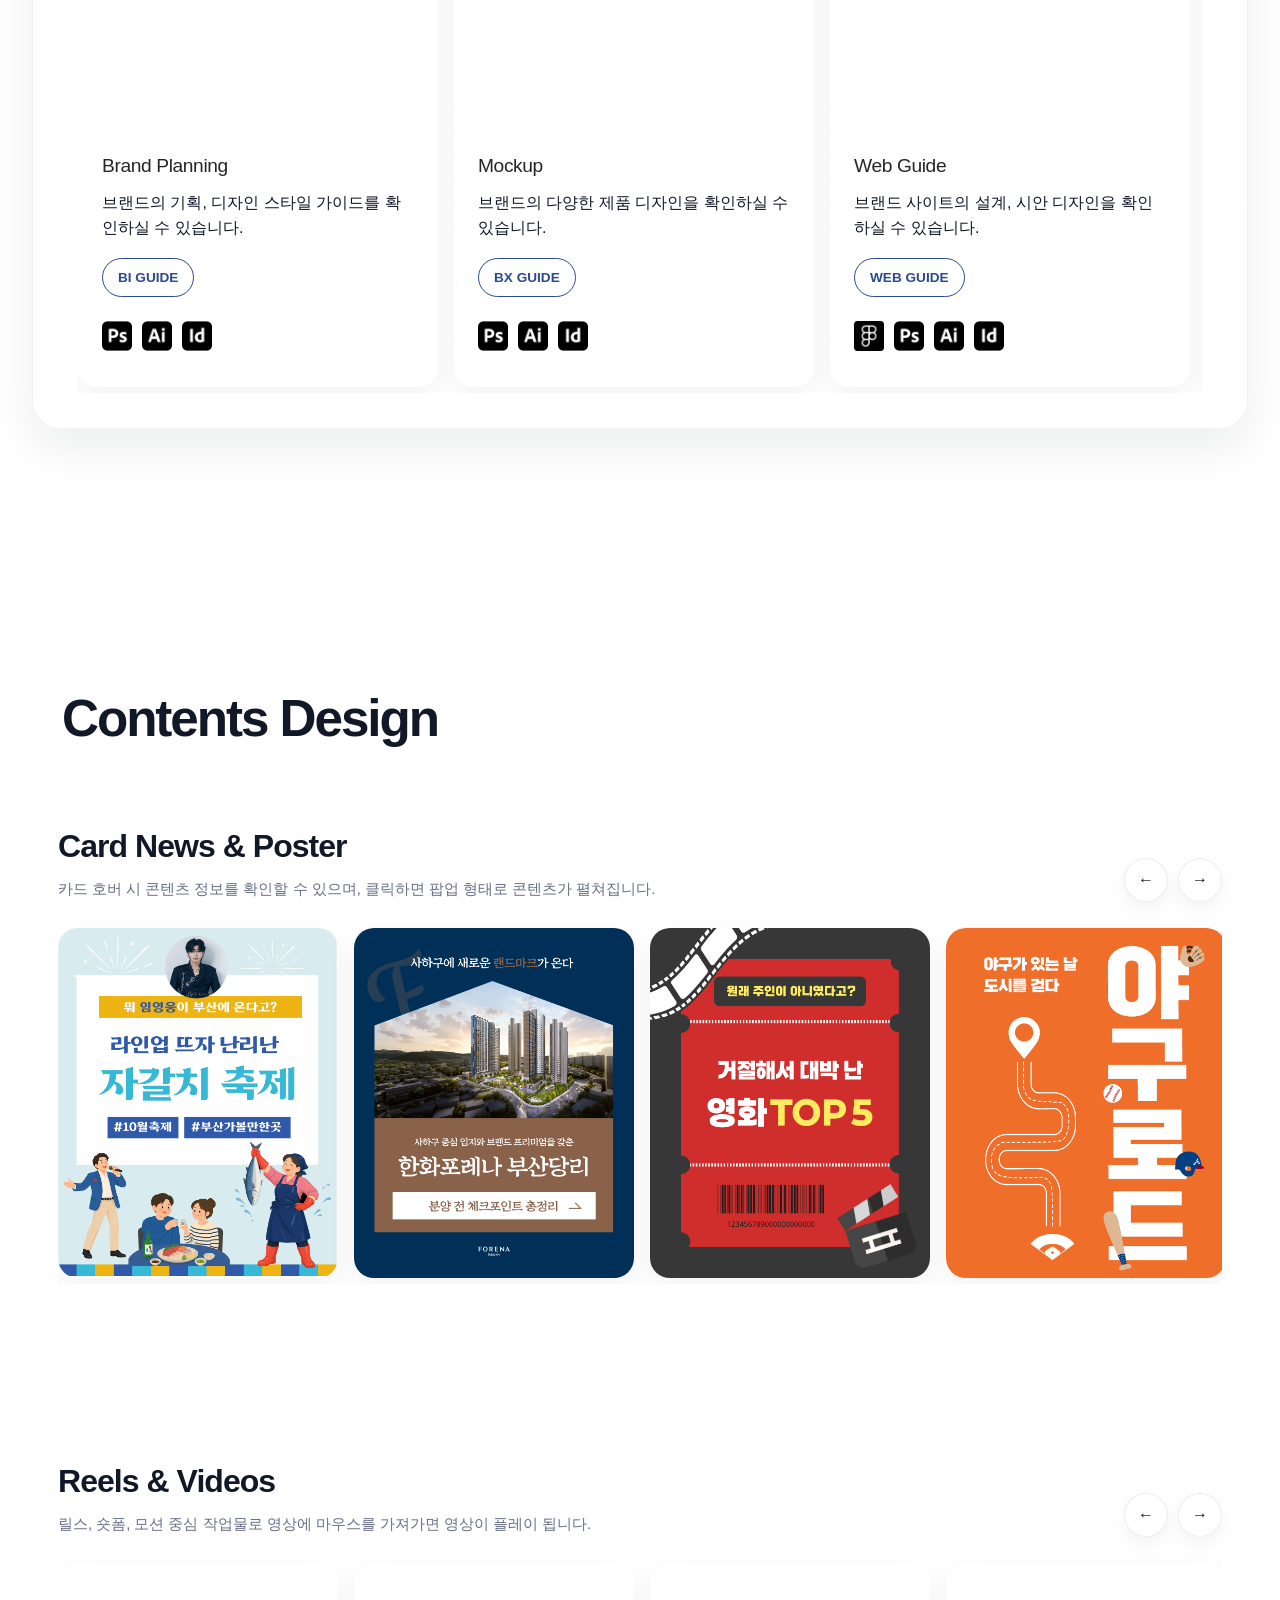
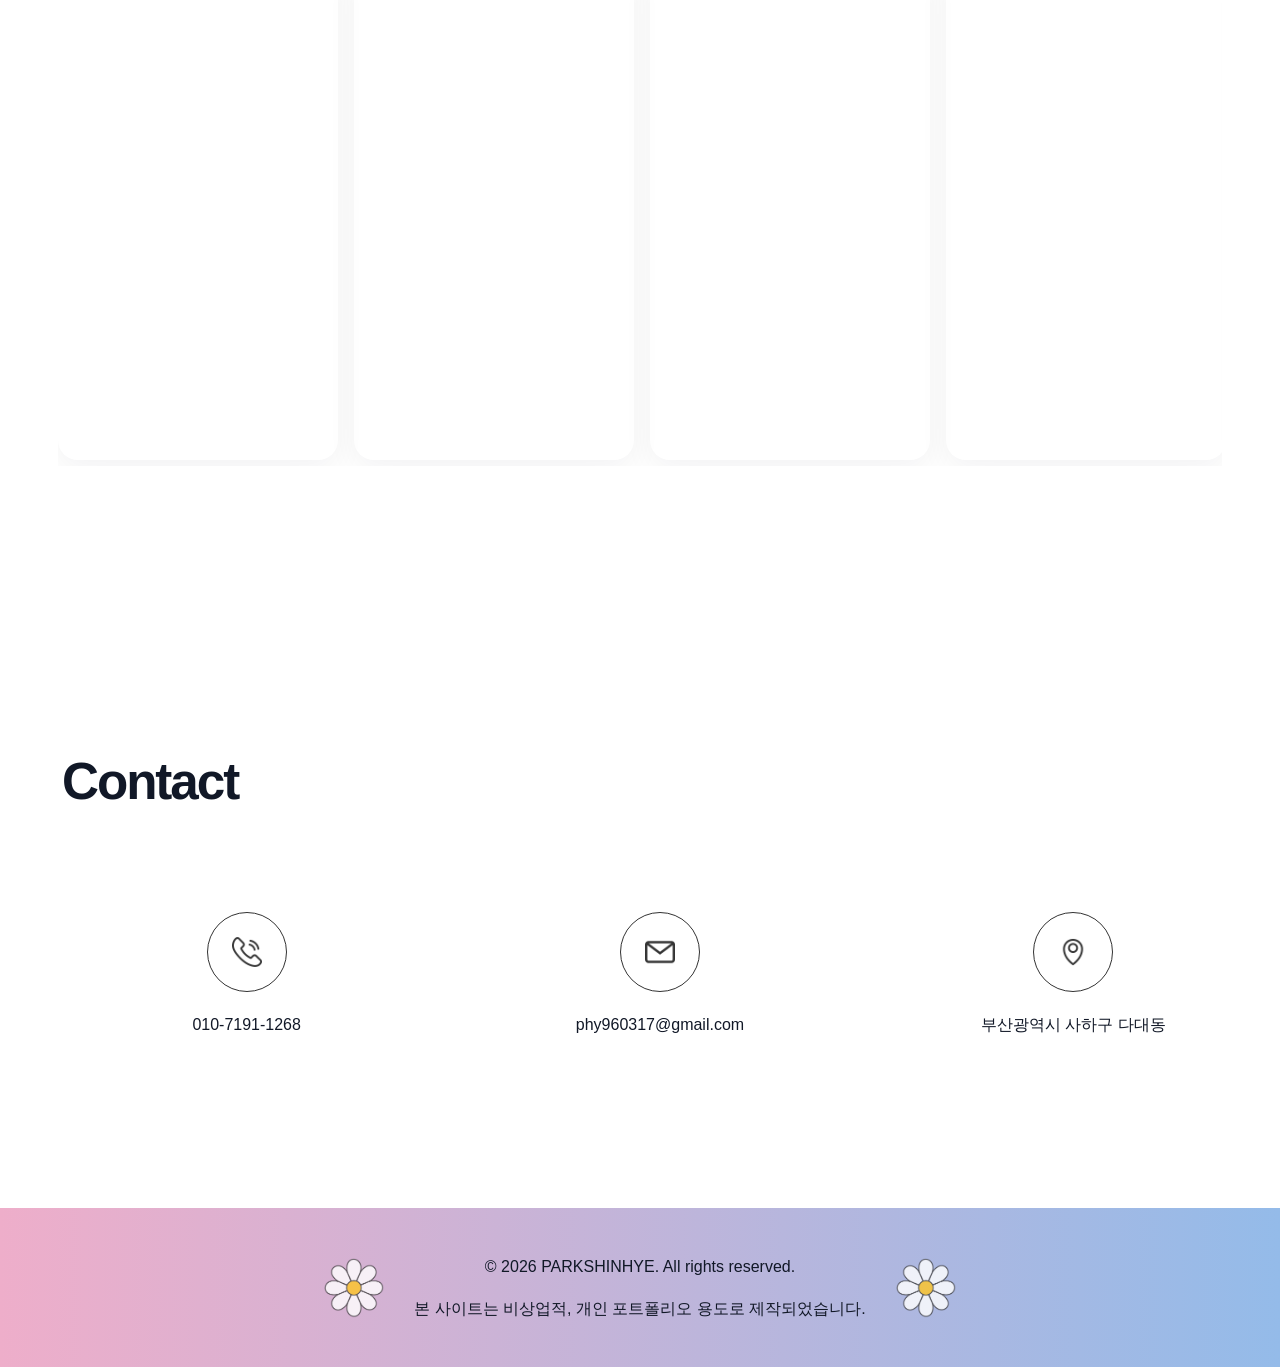
==== commit cfb6aecd: "Add files via upload" ====
--- a/index.html
+++ b/index.html
@@ -187,8 +187,8 @@
               </div>
 
               <div class="slider-controls">
-                <button class="slider-btn" type="button" data-slider-prev="visualTrack">←</button>
-                <button class="slider-btn" type="button" data-slider-next="visualTrack">→</button>
+                <button class="slider-btn prev" type="button" data-slider-prev="visualTrack">←</button>
+                <button class="slider-btn next" type="button" data-slider-next="visualTrack">→</button>
               </div>
             </div>
 
--- a/main/css/style.css
+++ b/main/css/style.css
@@ -87,6 +87,124 @@
 
 
 
+/* -----------------------------------------------------*/
+/*                    Preloder                          */
+/* -----------------------------------------------------*/
+
+#preloder {
+  position: fixed;
+  width: 100%;
+  height: 100%;
+  top: 0;
+  left: 0;
+  z-index: 999999;
+  background: #000;
+}
+
+.loader {
+  width: 40px;
+  height: 40px;
+  position: absolute;
+  top: 50%;
+  left: 50%;
+  margin-top: -13px;
+  margin-left: -13px;
+  border-radius: 60px;
+  animation: loader 0.8s linear infinite;
+  -webkit-animation: loader 0.8s linear infinite;
+}
+
+@keyframes loader {
+  0% {
+    -webkit-transform: rotate(0deg);
+    transform: rotate(0deg);
+    border: 4px solid #673ab7;
+    border-left-color: transparent;
+  }
+
+  50% {
+    -webkit-transform: rotate(180deg);
+    transform: rotate(180deg);
+    border: 4px solid #3a89b7;
+    border-left-color: transparent;
+  }
+
+  100% {
+    -webkit-transform: rotate(360deg);
+    transform: rotate(360deg);
+    border: 4px solid #673ab7;
+    border-left-color: transparent;
+  }
+}
+
+@-webkit-keyframes loader {
+  0% {
+    -webkit-transform: rotate(0deg);
+    border: 4px solid #673ab7;
+    border-left-color: transparent;
+  }
+
+  50% {
+    -webkit-transform: rotate(180deg);
+    border: 4px solid #3a89b7;
+    border-left-color: transparent;
+  }
+
+  100% {
+    -webkit-transform: rotate(360deg);
+    border: 4px solid #673ab7;
+    border-left-color: transparent;
+  }
+}
+
+/* -----------------------------------------------------*/
+/*                    intro-video                       */
+/* -----------------------------------------------------*/
+#intro-video-wrapper {
+  position: fixed;
+  top: 0;
+  left: 0;
+  width: 100%;
+  height: 100%;
+  background-color: #000;
+  z-index: 99999;
+  display: flex;
+  align-items: center;
+  justify-content: center;
+  transition: opacity 1s ease-in-out, visibility 2s;
+}
+
+#intro-video-wrapper.fade-out {
+  opacity: 0;
+  visibility: hidden;
+}
+
+#intro-video {
+  width: 100%;
+  height: 100%;
+  object-fit: cover;
+}
+
+#skip-btn {
+  position: absolute;
+  top: 30px;
+  right: 30px;
+  background: rgba(255, 255, 255, 0.3);
+  backdrop-filter: blur(10px);
+  color: #fff;
+  border: 1px solid rgba(255, 255, 255, 0.4);
+  padding: 8px 20px;
+  border-radius: 999px;
+  cursor: pointer;
+  z-index: 100000;
+  transition: background 0.3s;
+}
+
+#skip-btn:hover {
+  background: rgba(255, 255, 255, 0.3);
+}
+
+
 
 /* -----------------------------------------------------*/
 /*                       Header                         */
@@ -103,7 +221,7 @@
     box-shadow var(--transition);
 }
 
-.header.scrolled {
+.header {
   background: rgba(255, 255, 255, 0.78);
   border-bottom: 1px solid rgba(17, 24, 39, 0.06);
   backdrop-filter: blur(16px);
@@ -126,15 +244,19 @@
   align-items: center;
 }
 
-.header.scrolled .logo img {
+.header .logo img {
   filter: brightness(0) saturate(100%);
 }
 
+/* .header .scrolled .logo img {
+  filter: brightness(0) saturate(100%);
+} */
+
 .nav-links {
   display: flex;
   gap: 40px;
   align-items: center;
-  color: #fff;
+  color: #000;
   font-size: 0.95rem;
 }
 
@@ -169,13 +291,9 @@
   transform: scaleX(1);
 }
 
-.header.scrolled .nav-links a {
-  color: #000;
-}
-
-.header.scrolled .nav-links a:hover {
+/* .header.scrolled .nav-links a:hover {
   color: var(--accent);
-}
+} */
 
 
 
@@ -335,6 +453,7 @@
   color: #7b5aa4;
 }
 
+
 .name {
   margin: 0 0 5px;
   font-size: 1.75rem;
@@ -457,7 +576,7 @@
 }
 
 .thumb-textbox {
-  flex: 1; 
+  flex: 1;
   padding: 24px;
   display: flex;
   flex-direction: column;
@@ -820,8 +939,7 @@
 /*                     Contact                          */
 /* -----------------------------------------------------*/
 #contact {
-  background-color: #f1eff5;
-  padding-bottom: 150px;
+  padding-bottom: 100px;
 }
 
 .contact_grid {
@@ -841,28 +959,18 @@
   justify-content: center;
   align-items: center;
   cursor: pointer;
-  position: relative;
-    
+  transition: all 0.4s ease-in-out;
+}
+
+.contact_row:hover {
+  transform: scale(1.02);
+}
+
+.contact_icon {
+  width: 80px;
+  height: 80px;
   border: 1px solid #333;
   border-radius: 50%;
-  background-color: #fff;
-
-  transition: all 0.5s ease-in-out;
-}
-
-
-.flower_icon{
-  width: clamp(50px, 5vw, 60px);
-  position: absolute;
-  top: -12%;
-  transition: transform 0.6s ease;
-}
-
-.contact_icon {
-  width: 50px;
-  height: 50px;
-  /* border: 1px solid #333;
-  border-radius: 50%; */
   background-color: #fff;
   display: flex;
   justify-content: center;
@@ -878,13 +986,9 @@
 
 .contact_text p {
   font-size: clamp(14px, 1.5vw, 16px);
-  margin-top: 10px;
-}
-
-
-.contact_row:hover .flower_icon {
-  transform: rotate(90deg);
-}
+  margin-top: 20px;
+}
+
 
 
 /* -----------------------------------------------------*/
@@ -931,11 +1035,27 @@
   background: #EEAECA;
   background: linear-gradient(90deg, rgba(238, 174, 202, 1) 0%, rgba(148, 187, 233, 1) 100%);
   text-align: center;
-
-  position: relative;
-}
-
-
+  transition: all 0.5s ease-in-out;
+}
+
+.footer_inner{
+  margin: 0 auto;
+  display: flex;
+  justify-content: center;
+  align-items: center;
+  gap: 30px;
+  font-size: clamp(14px, 1.5vw, 16px);
+}
+
+.flower_icon {
+  width: clamp(50px, 5vw, 60px);
+  transition: transform 0.6s ease;
+  opacity: 0.9;
+}
+
+.footer:hover .flower_icon {
+  transform: rotate(30deg);
+}
 
 /* -----------------------------------------------------*/
 /*                    Modal Popup                       */
@@ -1721,6 +1841,11 @@
 
   .contact_grid {
     flex-wrap: wrap;
-    gap: 50px;
-  }
-}
+    gap: 20px;
+  }
+
+  .footer_inner {
+    flex-direction: column;
+    gap: 0;
+  }
+}
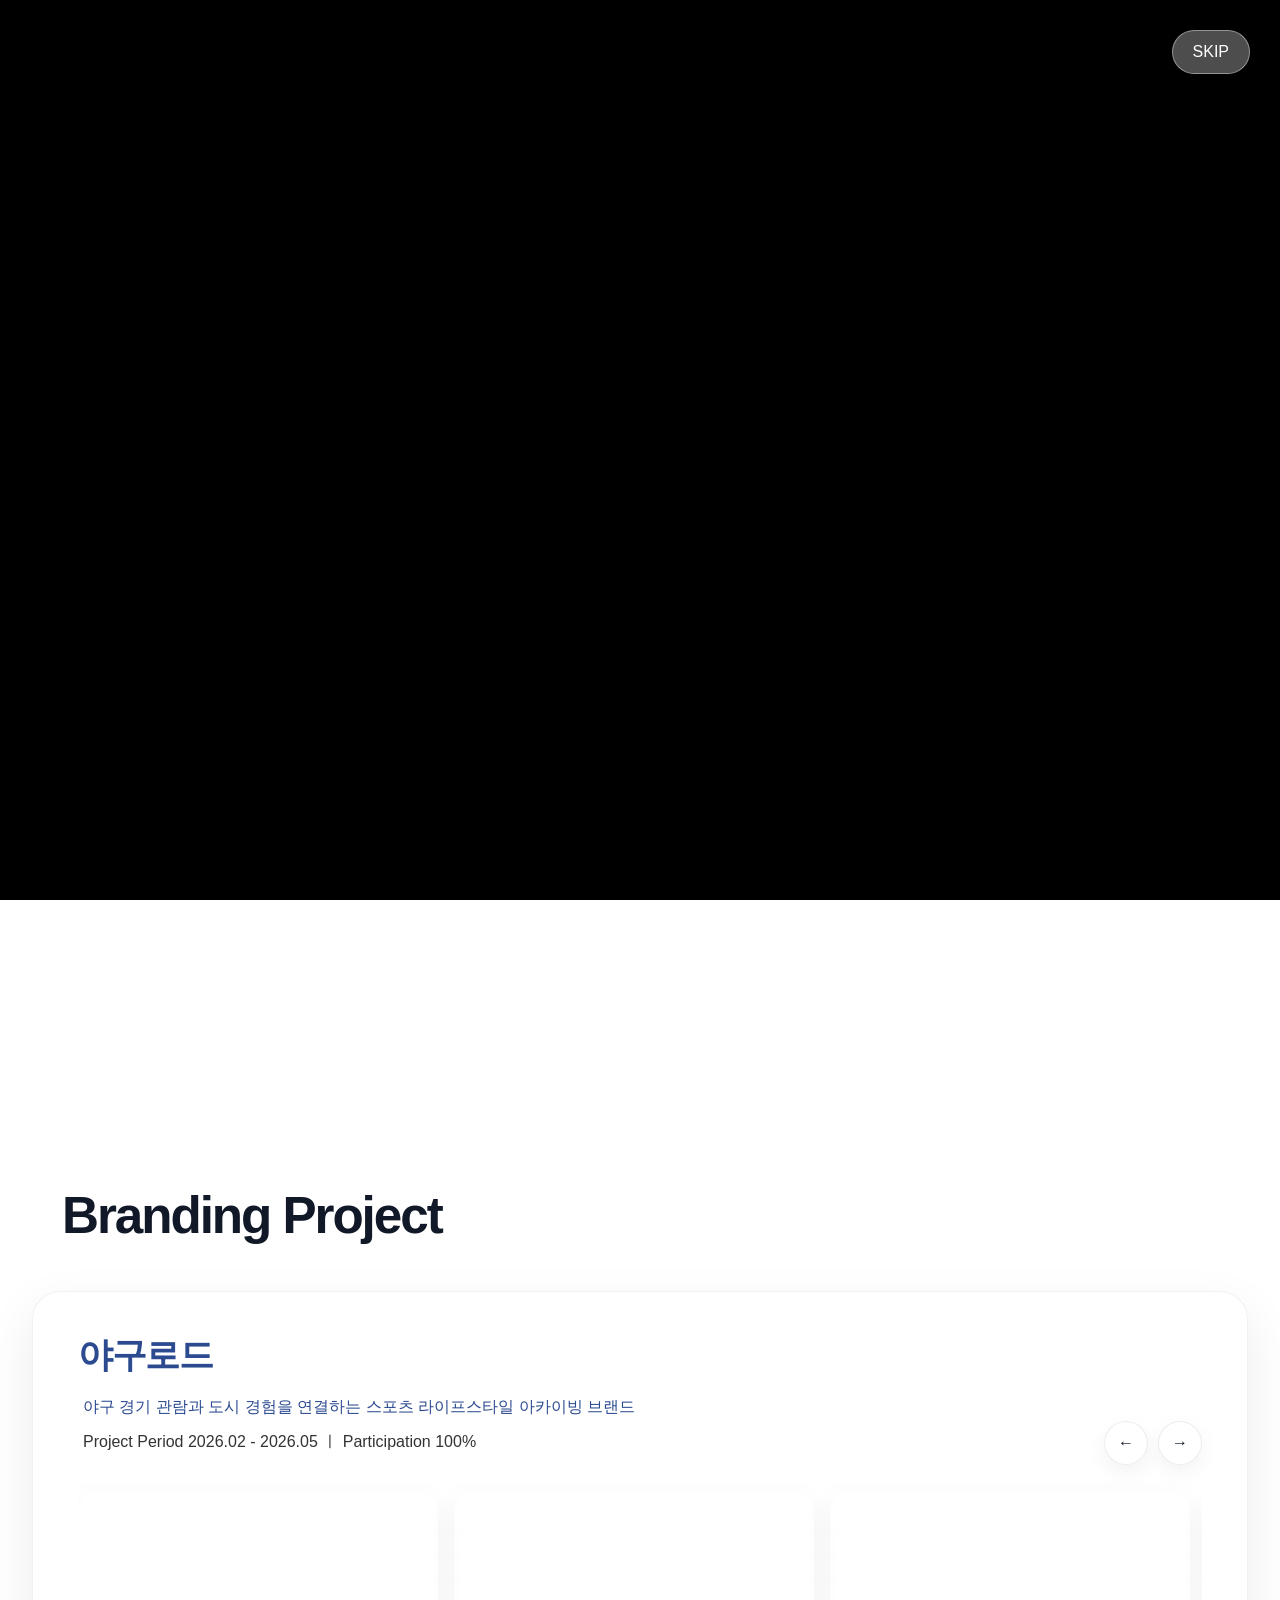
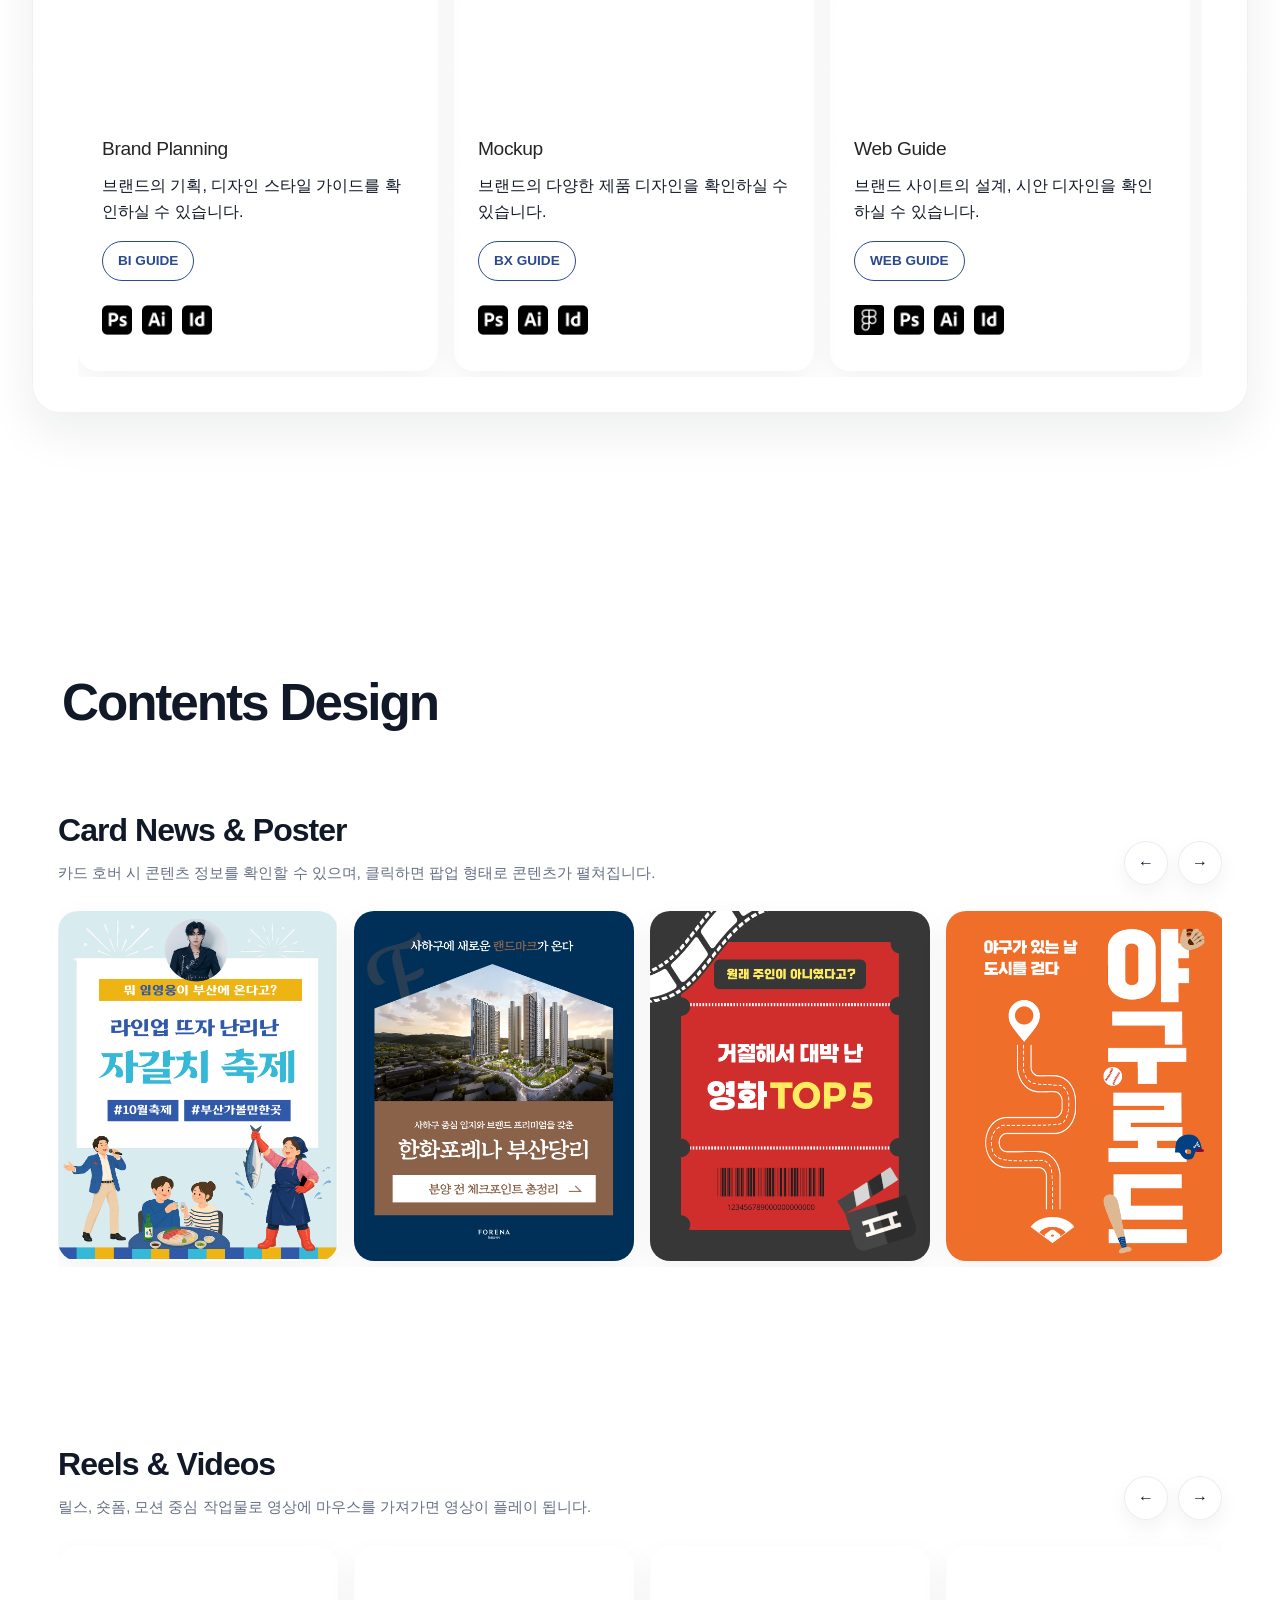
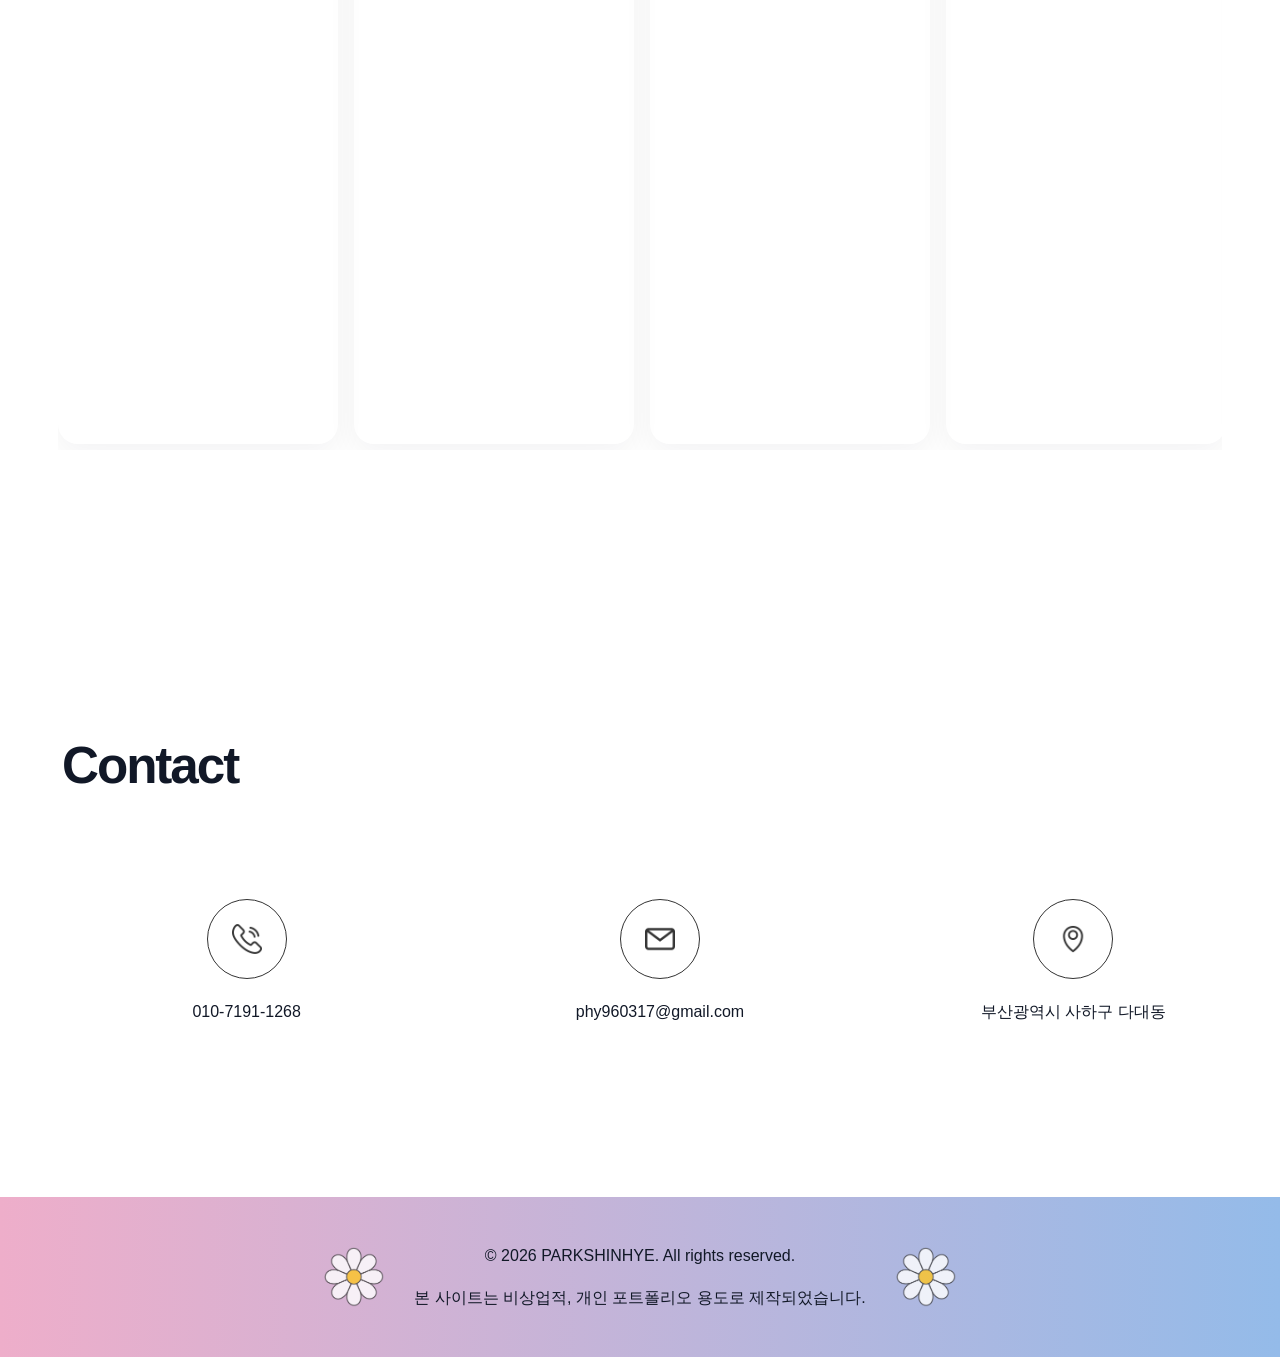
==== commit 1c0256f1: "Add files via upload" ====
--- a/index.html
+++ b/index.html
@@ -187,12 +187,12 @@
               </div>
 
               <div class="slider-controls">
-                <button class="slider-btn prev" type="button" data-slider-prev="visualTrack">←</button>
-                <button class="slider-btn next" type="button" data-slider-next="visualTrack">→</button>
-              </div>
-            </div>
-
-            <div class="brand-track slider-track">
+                <button class="slider-btn prev" type="button" data-slider-prev="visualTrack1">←</button>
+                <button class="slider-btn next" type="button" data-slider-next="visualTrack1">→</button>
+              </div>
+            </div>
+
+            <div id="visualTrack1" class="brand-track slider-track">
               <div class="thumb-card brand-thumb">
                 <video class="thumb-video" muted loop playsinline preload="metadata">
                   <source src="brand/yaguroad/video/brand_video1.mp4" type="video/mp4" />
--- a/main/css/style.css
+++ b/main/css/style.css
@@ -408,7 +408,7 @@
   width: 100%;
   max-width: 300px;
   aspect-ratio: 1 / 1;
-  margin: 40px auto;
+  margin: 10px auto 50px;
 }
 
 .profile-media video {
@@ -947,13 +947,13 @@
   justify-content: space-around;
   align-items: center;
   flex-wrap: wrap;
-  gap: clamp(20px, 5vw, 200px);
+  gap: clamp(20px, 5vw, 150px);
   margin: 0;
 }
 
 .contact_row {
-  width: clamp(200px, 20vw, 250px);
-  height: clamp(200px, 20vw, 250px);
+  width: clamp(250px, 20vw, 300px);
+  height: clamp(250px, 20vw, 300px);
   display: flex;
   flex-direction: column;
   justify-content: center;
@@ -1839,13 +1839,21 @@
     padding: 7px 12px;
   }
 
+#contact_grid {
+    gap: 20px;
+    padding: 0;
+  }
   .contact_grid {
-    flex-wrap: wrap;
     gap: 20px;
+    padding: 0;
   }
 
   .footer_inner {
     flex-direction: column;
     gap: 0;
   }
+
+  .flower_icon.right{
+    display: none;
+  }
 }
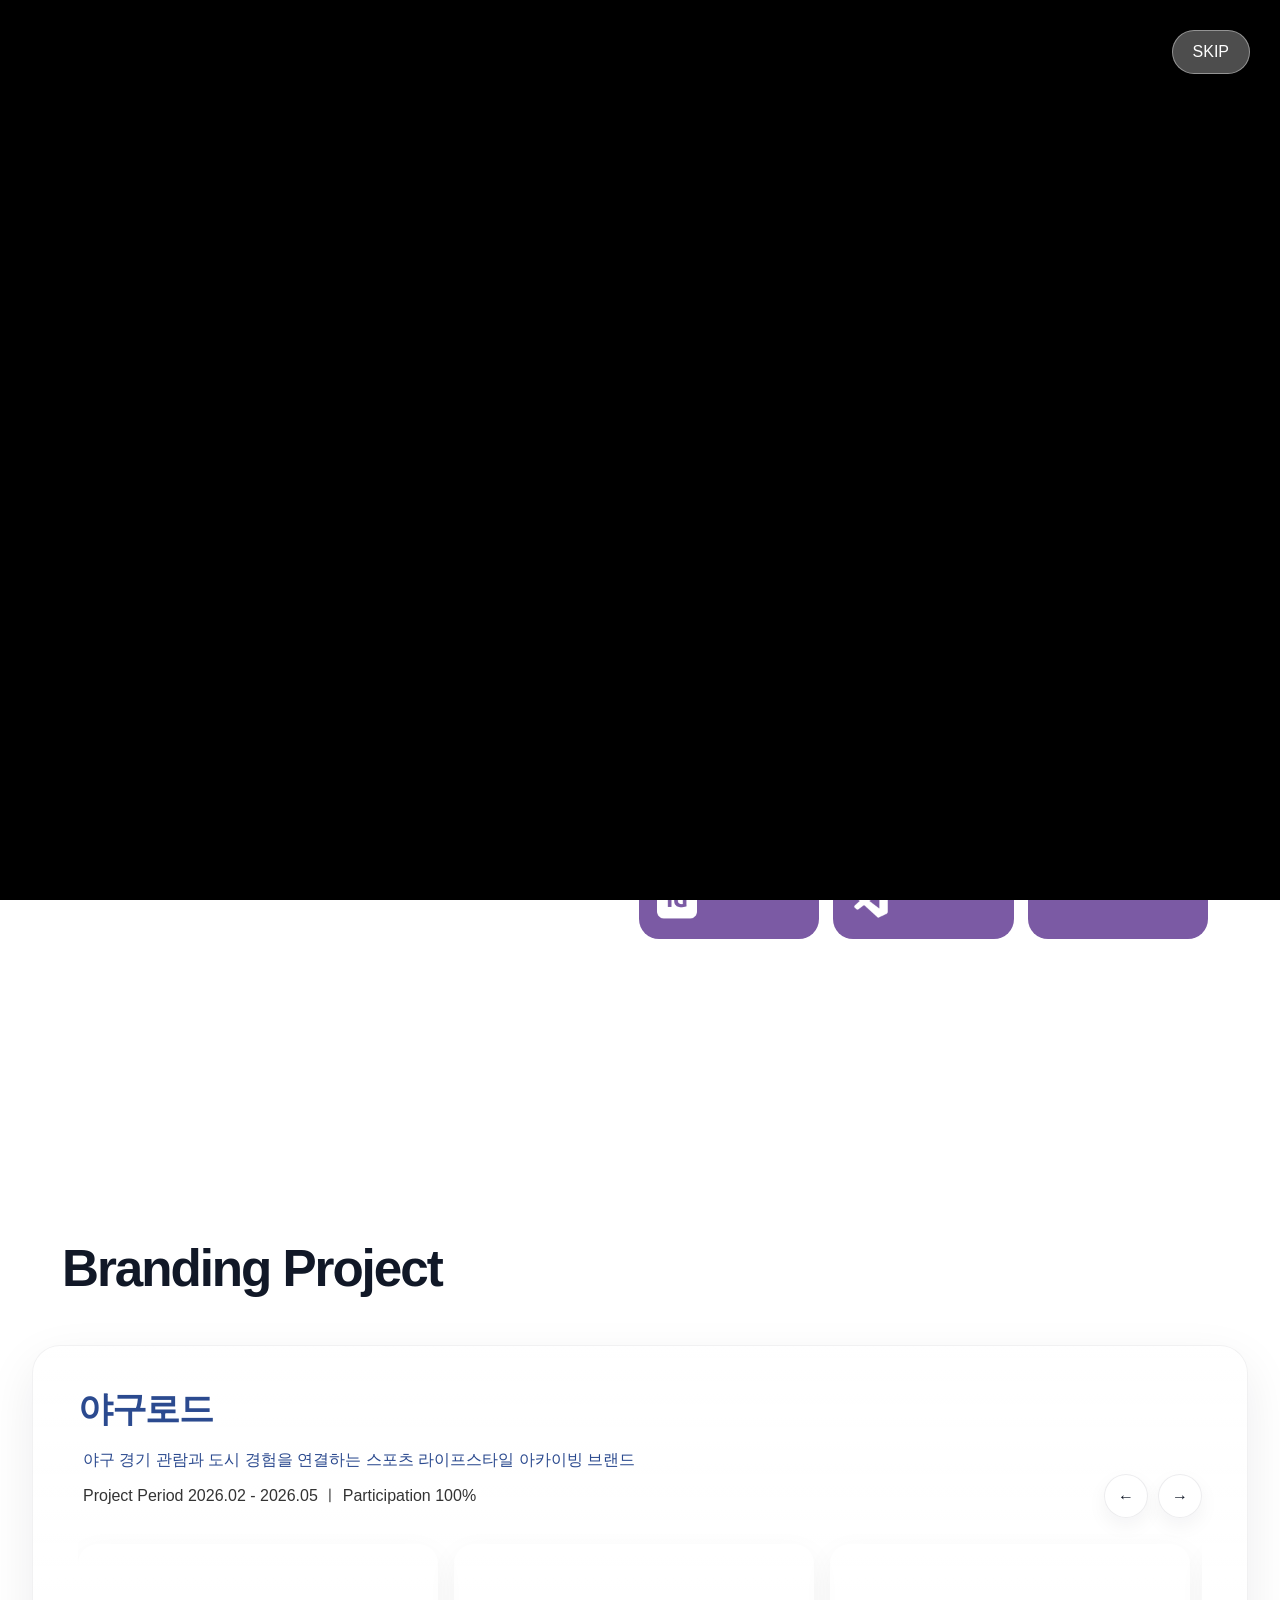
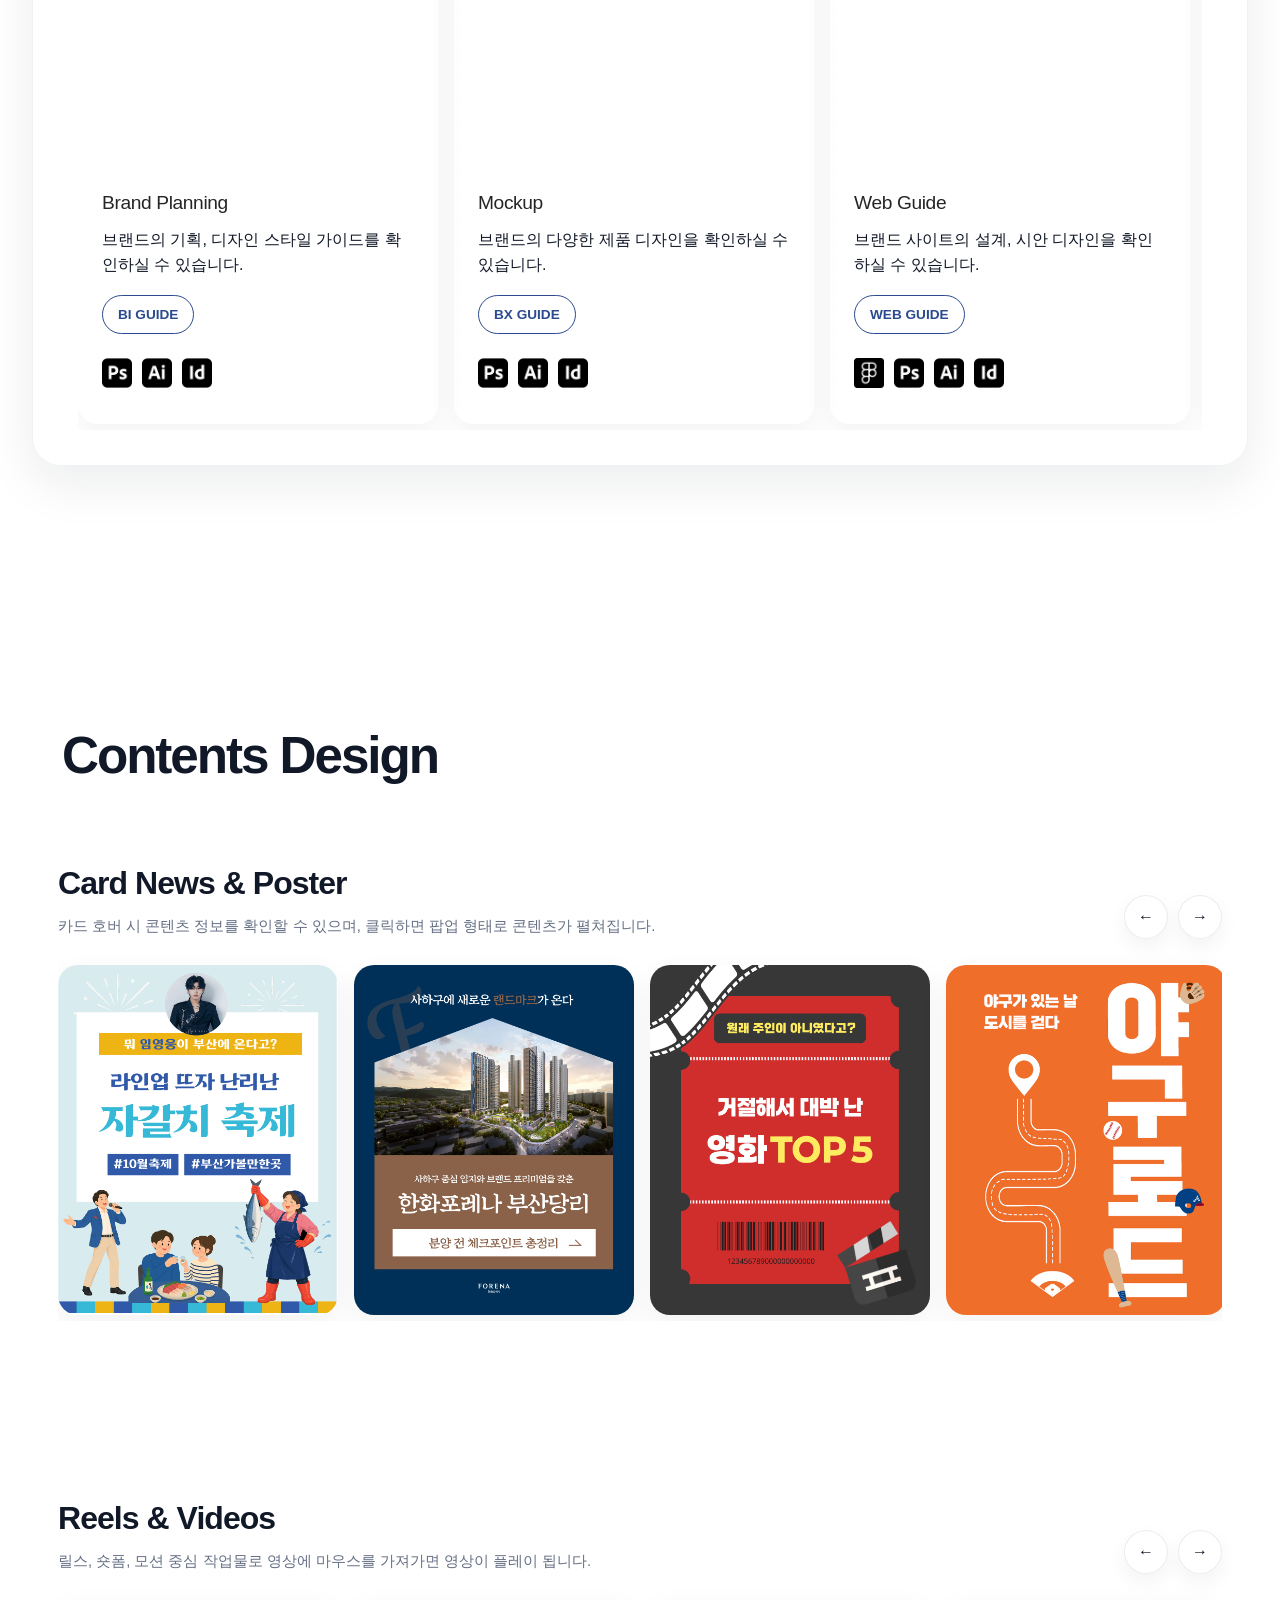
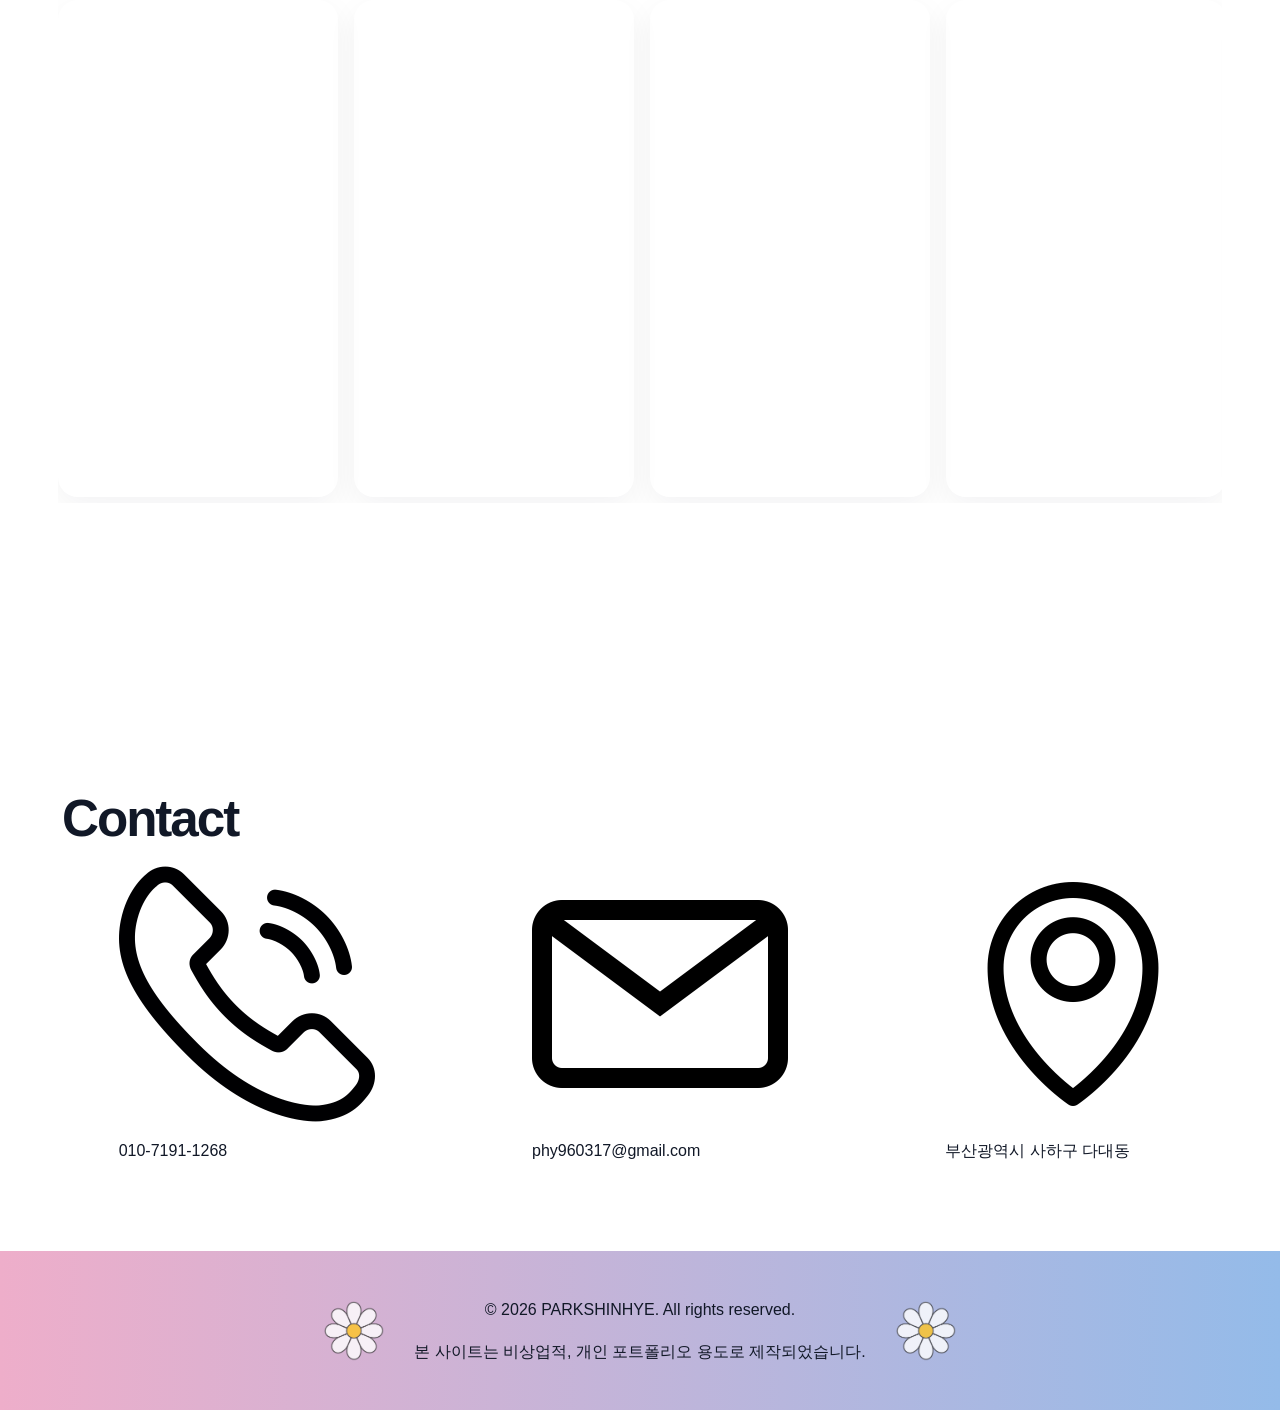
==== commit e5cdf7c5: "Add files via upload" ====
--- a/index.html
+++ b/index.html
@@ -1,9 +1,4 @@
-<!DOCTYPE html>
-<html lang="ko">
-
-<head>
-  <meta charset="UTF-8" />
-  <meta name="viewport" content="width=device-width, initial-scale=1.0" />
+wport" content="width=device-width, initial-scale=1.0" />
   <title>Portfolio</title>
   <!-- 파비콘 -->
   <link rel="shortcut icon" href="main/img/favicon.png" type="image/x-icon">
@@ -120,6 +115,7 @@
               <div class="timeline-item">
                 <div class="timeline-year">자격증</div>
                 <div class="timeline-role">
+                  <strong><span>2026.07 &nbsp;&nbsp;</span> 검색광고마케터 1급</strong>
                   <strong><span>2026.03 &nbsp;&nbsp;</span> GTQ 그래픽기술자격(포토샵) 1급</strong>
                   <strong><span>2021.09 &nbsp;&nbsp;</span> 웹디자인개발기능사</strong>
                   <strong><span>2021.03 &nbsp;&nbsp;</span> 자동차운전면허 2종보통</strong>
@@ -617,30 +613,30 @@
 
         <ul class="contact_grid" data-aos="fade-down" data-aos-duration="1000">
           <li class="contact_row">
-            <div class="contact_icon">
+            <div class="contact_content">
               <img src="main/img/telephone_icon.png" alt="telephone">
-            </div>
-            <div class="contact_text">
               <p>010-7191-1268</p>
             </div>
+            <span></span>
+            <span></span>
           </li>
 
           <li class="contact_row">
-            <div class="contact_icon">
+            <div class="contact_content">
               <img src="main/img/email_icon.png" alt="email">
-            </div>
-            <div class="contact_text">
               <p>phy960317@gmail.com</p>
             </div>
+            <span></span>
+            <span></span>
           </li>
 
           <li class="contact_row">
-            <div class="contact_icon">
+            <div class="contact_content">
               <img src="main/img/map-pin_icon.png" alt="map-pin">
-            </div>
-            <div class="contact_text">
               <p>부산광역시 사하구 다대동</p>
             </div>
+            <span></span>
+            <span></span>
           </li>
         </ul>
       </div>
@@ -926,26 +922,6 @@
   <!-- Swiper JS -->
   <script src="https://cdn.jsdelivr.net/npm/swiper@11/swiper-bundle.min.js"></script>
 
-
-  <!-- <script>
-    document.addEventListener('DOMContentLoaded', () => {
-      var swiper = new Swiper(".flowerslide", {
-        slidesPerView: "auto",
-        spaceBetween: 100,
-        loop: true,
-        autoplay: {
-          delay: 0,
-          disableOnInteraction: false,
-        },
-        speed: 5000,
-
-        allowTouchMove: false,
-
-        observer: true,
-        observeParents: true,
-      });
-    });
-  </script> -->
 </body>
 
 </html>
--- a/main/css/style.css
+++ b/main/css/style.css
@@ -682,8 +682,8 @@
 .slider-btn:hover {
   transform: translateY(-2px);
   background: #ffffff;
-  border-color: rgba(129, 50, 199, 0.22);
-  box-shadow: 0 5px 20px rgba(140, 44, 230, 0.158);
+  border-color: rgba(84, 83, 85, 0.22);
+  box-shadow: 0 5px 20px rgba(89, 87, 90, 0.158);
 }
 
 .thumb-overlay {
@@ -868,7 +868,8 @@
 }
 
 .thumb-card:hover .thumb-video,
-.thumb-card:hover .thumb-image {
+.thumb-card:hover .thumb-image,
+.thumb-card.is-playing .thumb-video {
   transform: scale(1.06);
   filter: saturate(1.03) contrast(1.03);
 }
@@ -1038,7 +1039,7 @@
   transition: all 0.5s ease-in-out;
 }
 
-.footer_inner{
+.footer_inner {
   margin: 0 auto;
   display: flex;
   justify-content: center;
@@ -1611,6 +1612,12 @@
     --container: min(100% - 32px, 1200px);
   }
 
+  #intro-video {
+    position: inherit;
+    width: 100%;
+    height: 500px;
+  }
+
   .hero-inner,
   .about-grid,
   .modal-content,
@@ -1688,6 +1695,12 @@
     --container: min(100% - 28px, 100%);
   }
 
+  #intro-video {
+    position: inherit;
+    width: 100%;
+    height: 300px;
+  }
+
   .header {
     padding: 14px 0;
   }
@@ -1751,6 +1764,11 @@
   .hero-copy h1 {
     max-width: 100%;
     font-size: clamp(3rem, 15vw, 4.8rem);
+  }
+
+  .profile-media {
+    max-width: 220px;
+    margin: 0 auto;
   }
 
   .timeline-item {
@@ -1796,7 +1814,17 @@
 
   .brand-track>.brand-thumb,
   .works-track>.thumb-card {
-    width: 86% !important;
+    width: 90% !important;
+  }
+
+  .thumb-textbox {
+    flex: 1;
+    padding: 5px 15px;
+    display: flex;
+    flex-direction: column;
+    gap: 8px;
+    transform: translateY(4px);
+    transition: transform var(--transition);
   }
 
   .work-row,
@@ -1839,10 +1867,11 @@
     padding: 7px 12px;
   }
 
-#contact_grid {
+  #contact_grid {
     gap: 20px;
     padding: 0;
   }
+
   .contact_grid {
     gap: 20px;
     padding: 0;
@@ -1853,7 +1882,7 @@
     gap: 0;
   }
 
-  .flower_icon.right{
+  .flower_icon.right {
     display: none;
   }
 }
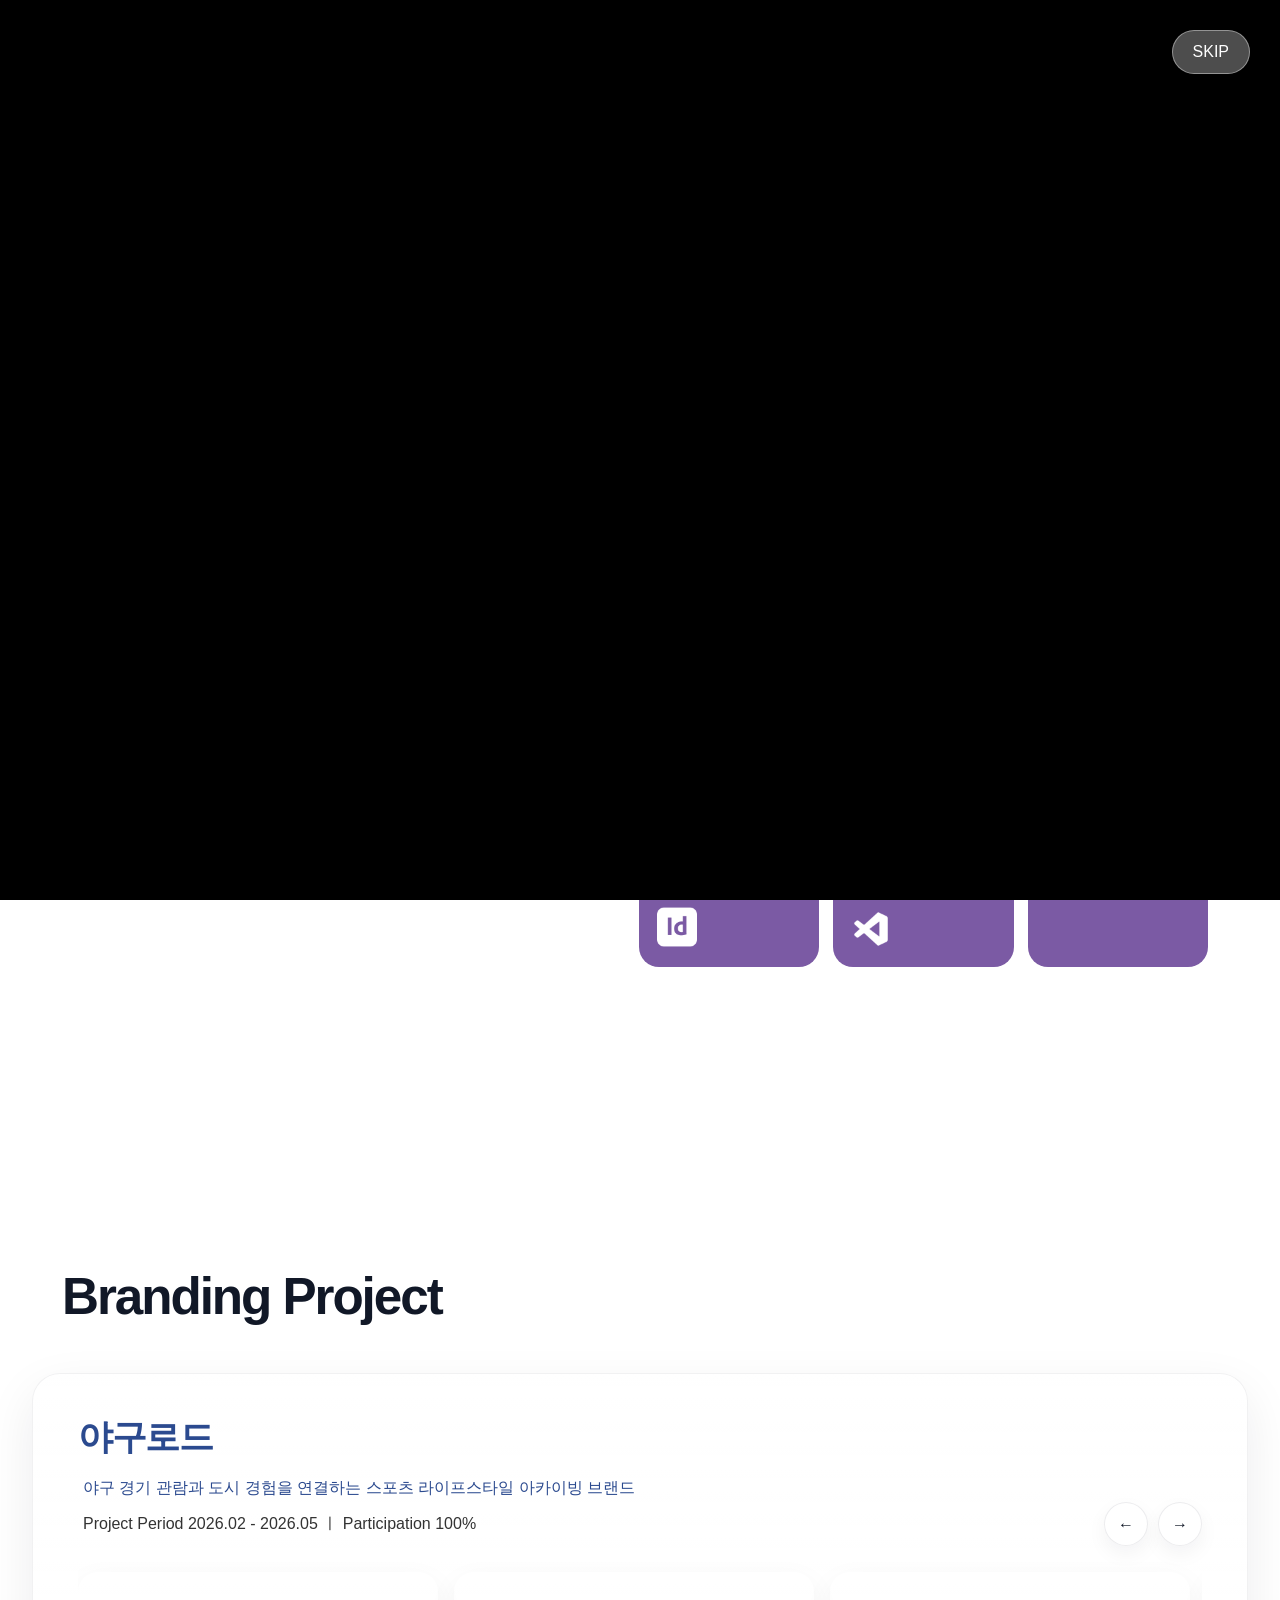
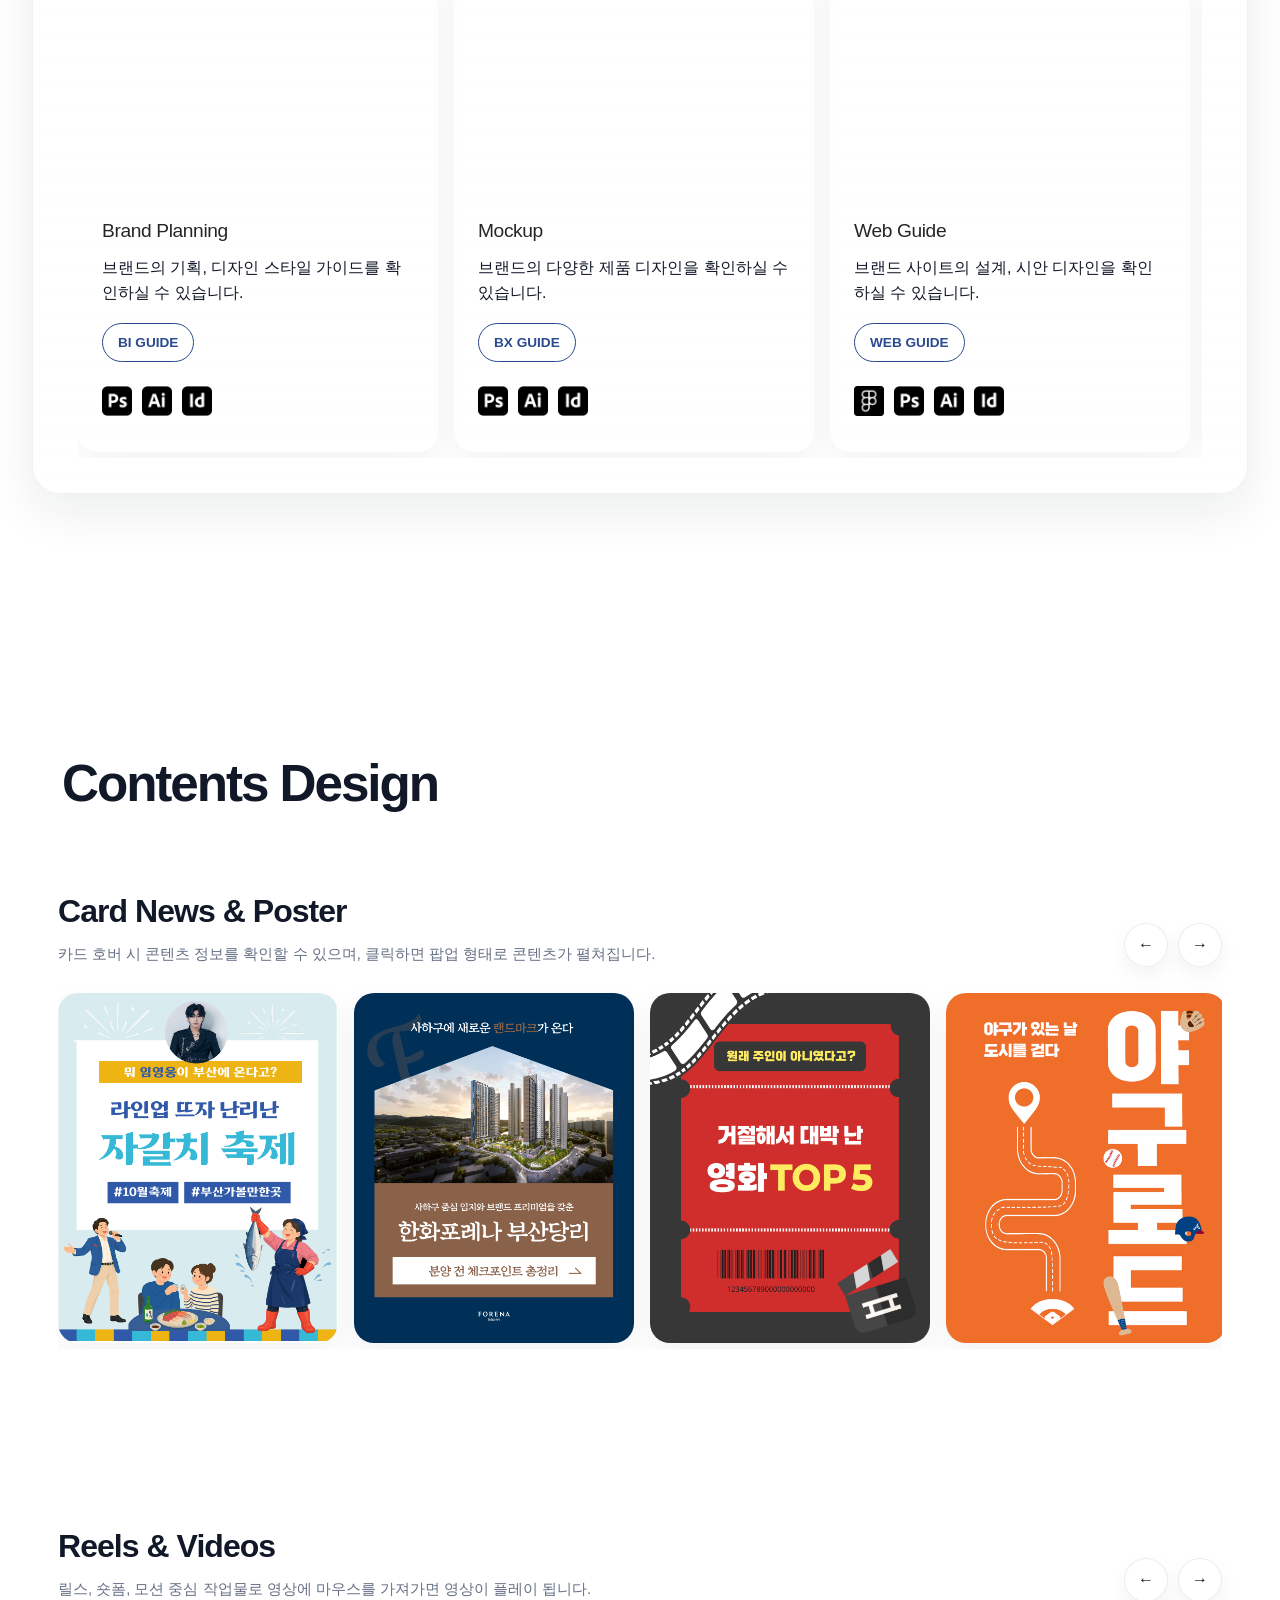
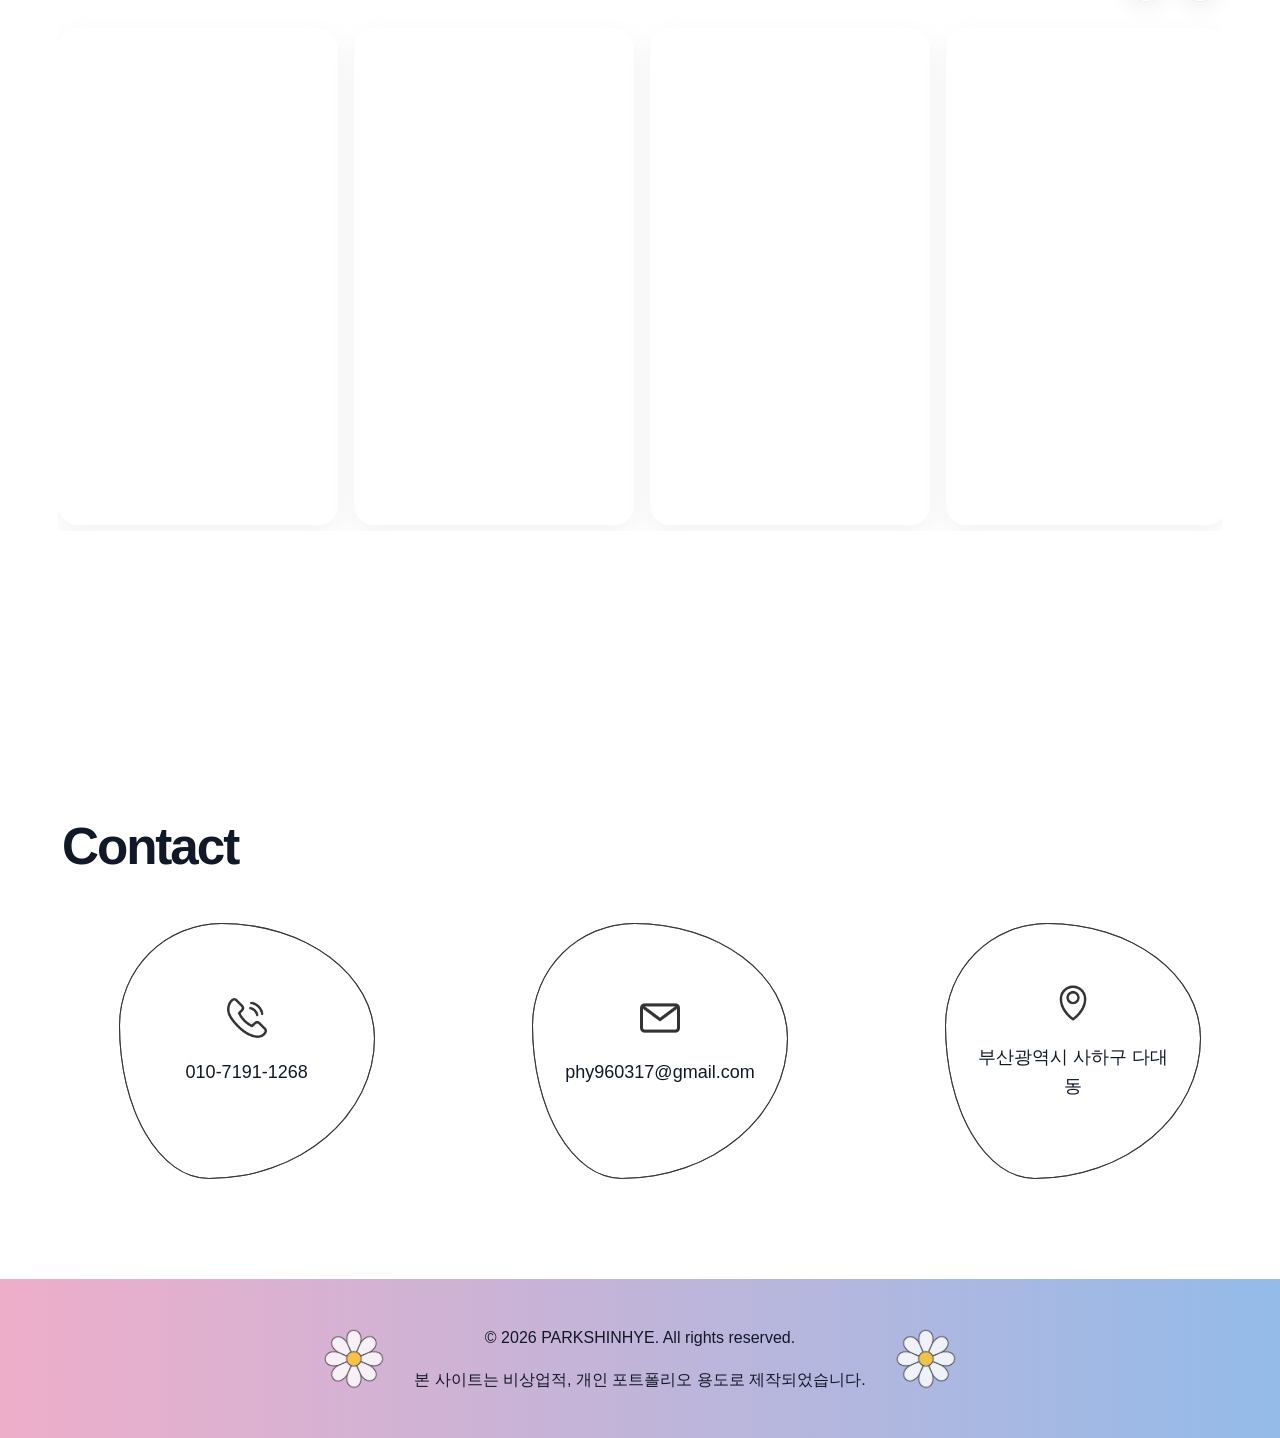
==== commit 74555492: "Modify job title and add new timeline entry Updated job title in timeline section of index.html." ====
--- a/index.html
+++ b/index.html
@@ -99,8 +99,8 @@
               <div class="timeline-item">
                 <div class="timeline-year">경력</div>
                 <div class="timeline-role">
-                  <strong><span>2019.12 ~ 2026.02</span>&nbsp;&nbsp;
-                    (주)엔에스데블 신사업기획팀 대리</strong>
+                  <strong><span>2019.12 ~ 2026.02 &nbsp;&nbsp;</span> (주)엔에스데블 신사업기획팀 기획자</strong>
+                  <strong><span>2026.07 ~ 2026.11 &nbsp;&nbsp;</span> (사)부산국제영화제 정보화사업팀 웹디자인</strong>
                 </div>
               </div>
 
@@ -924,4 +924,4 @@
 
 </body>
 
-</html>+</html>
--- a/main/css/style.css
+++ b/main/css/style.css
@@ -961,71 +961,94 @@
   align-items: center;
   cursor: pointer;
   transition: all 0.4s ease-in-out;
-}
-
-.contact_row:hover {
-  transform: scale(1.02);
-}
-
-.contact_icon {
-  width: 80px;
-  height: 80px;
-  border: 1px solid #333;
-  border-radius: 50%;
-  background-color: #fff;
-  display: flex;
+  position: relative;
+}
+
+.contact_content {
+  width: 80%;
+  height: 80%;
+  display: flex;
+  flex-direction: column;
   justify-content: center;
   align-items: center;
-}
-
-.contact_icon img {
+  text-align: center;
+  position: absolute;
+}
+
+.contact_content img {
   display: block;
-  width: 30px;
-  height: 30px;
+  width: 40px;
+  height: 40px;
   opacity: 0.8;
 }
 
-.contact_text p {
-  font-size: clamp(14px, 1.5vw, 16px);
+.contact_content p {
+  font-size: clamp(14px, 1.5vw, 18px);
   margin-top: 20px;
 }
 
-
-
-/* -----------------------------------------------------*/
-/*                     imgflow                          */
-/* -----------------------------------------------------*/
-/* .flowerslide {
+.contact_row span{
+  position: absolute;
   width: 100%;
-  height: 100px;
-  position: relative;
-  z-index: 10;
-  margin-top: -50px;
-  overflow: hidden;
-}
-
-.flowerslide .swiper-wrapper {
   height: 100%;
-  display: flex;
-  align-items: center;
-  transition-timing-function: linear !important;
-}
-
-.flowerslide .swiper-slide {
-  width: 50px !important;
-  height: 50px !important;
-  display: flex;
-  justify-content: center;
-  align-items: center;
-  flex-shrink: 0;
-}
-
-.flowerslide .swiper-slide img {
-  display: block;
-  width: 60px !important;
-  height: 60px !important;
-  object-fit: contain;
-} */
+  border: 1px solid #333333e2;
+  border-radius: 40% 60% 65% 35% / 40% 45% 55% 60%;
+  transition: 0.5s;
+  z-index: -1;
+}
+
+.contact_row:nth-child(1):hover span{
+  background-color: #f1bdd5;
+  border: none;
+}
+
+.contact_row:nth-child(2):hover span{
+  background-color: #d4bdf1;
+  border: none;
+}
+
+.contact_row:nth-child(3):hover span{
+  background-color: #9fc0ec;
+  border: none;
+}
+
+
+.contact_row span:nth-child(1){
+  animation: circle 6s linear infinite;
+}
+
+.contact_row span:nth-child(2){
+  animation: circle 4s linear infinite;
+  animation-direction: reverse;
+}
+
+
+.contact_row:hover span:nth-child(1){
+  opacity: 0.4 ;
+}
+
+.contact_row:hover span:nth-child(2){
+  opacity: 0.7;
+}
+
+.contact_row:hover p{
+  color: #fff;
+}
+
+.contact_row:hover img{
+  filter: invert(100);
+}
+
+@keyframes circle{
+  0%{
+    transform: rotate(0);
+  }
+
+  100%{
+    transform: rotate(360deg);
+  }
+}
+
 
 
 /* -----------------------------------------------------*/
